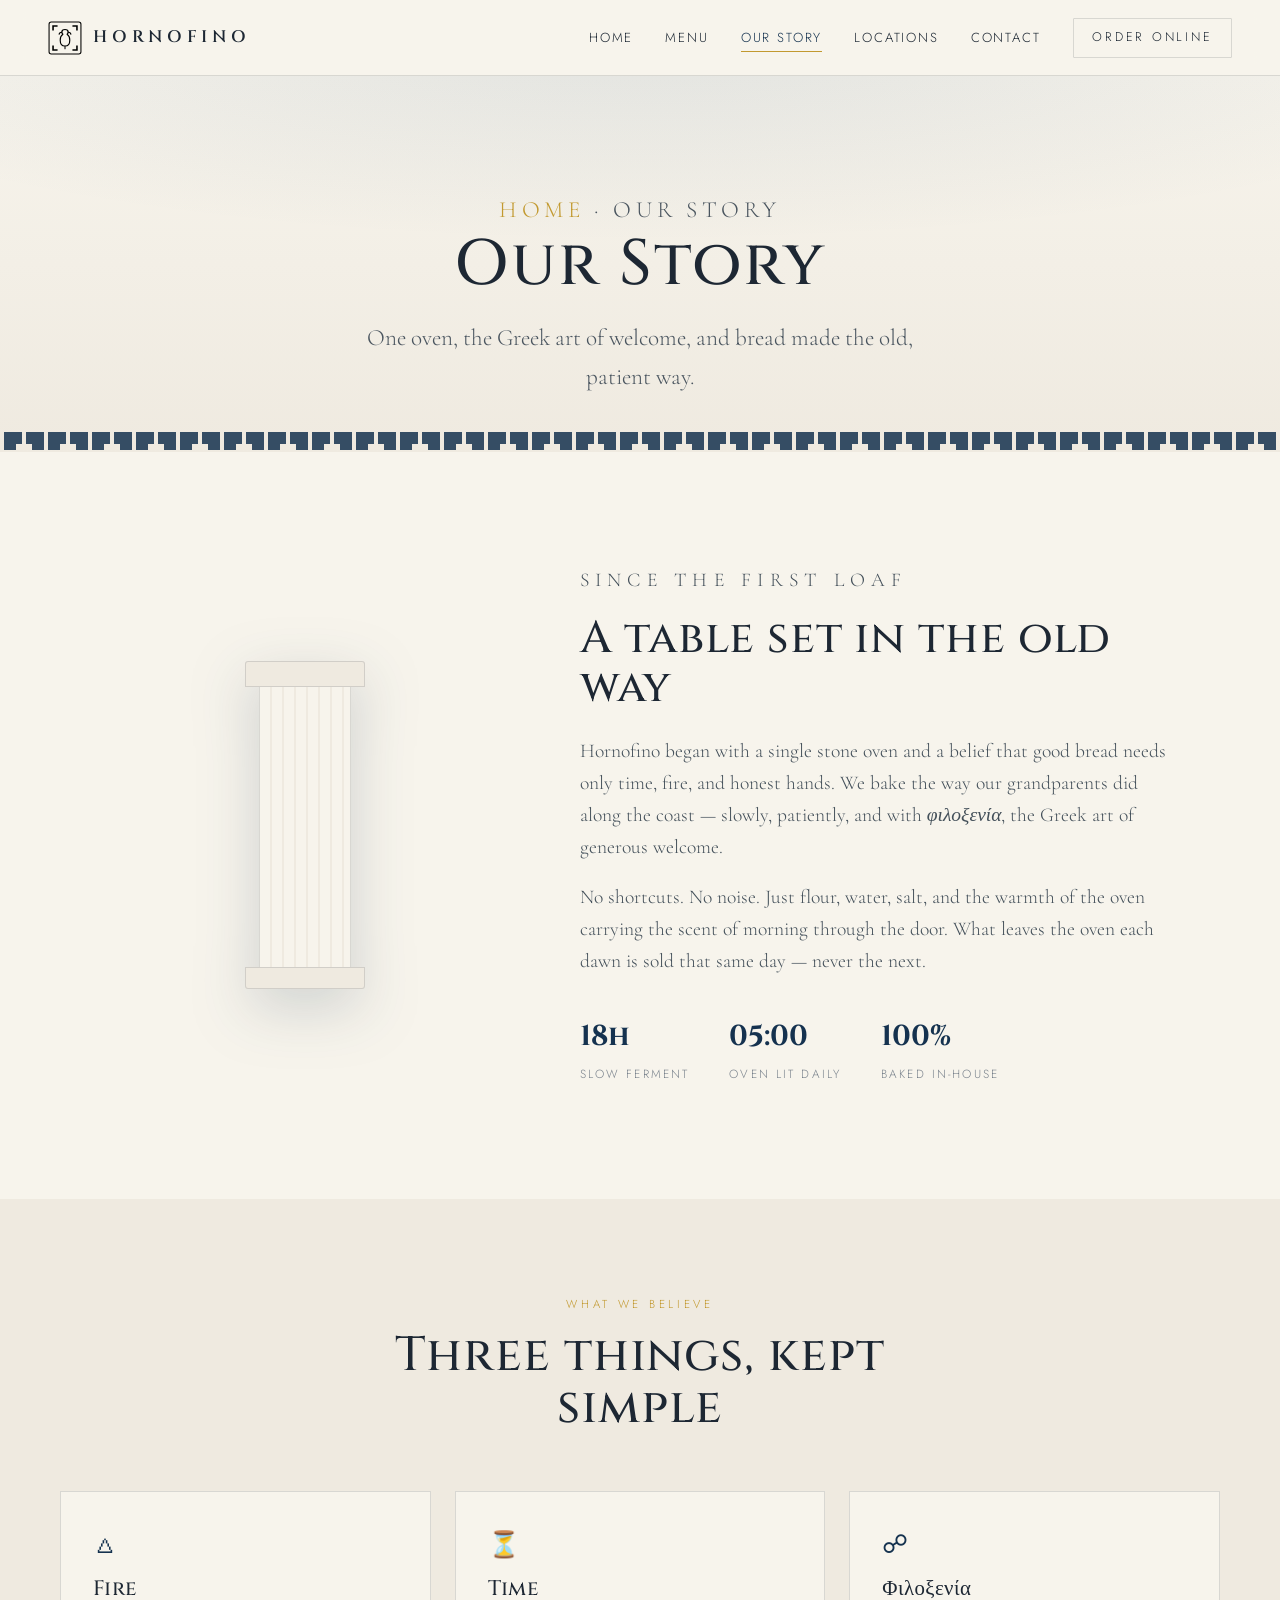
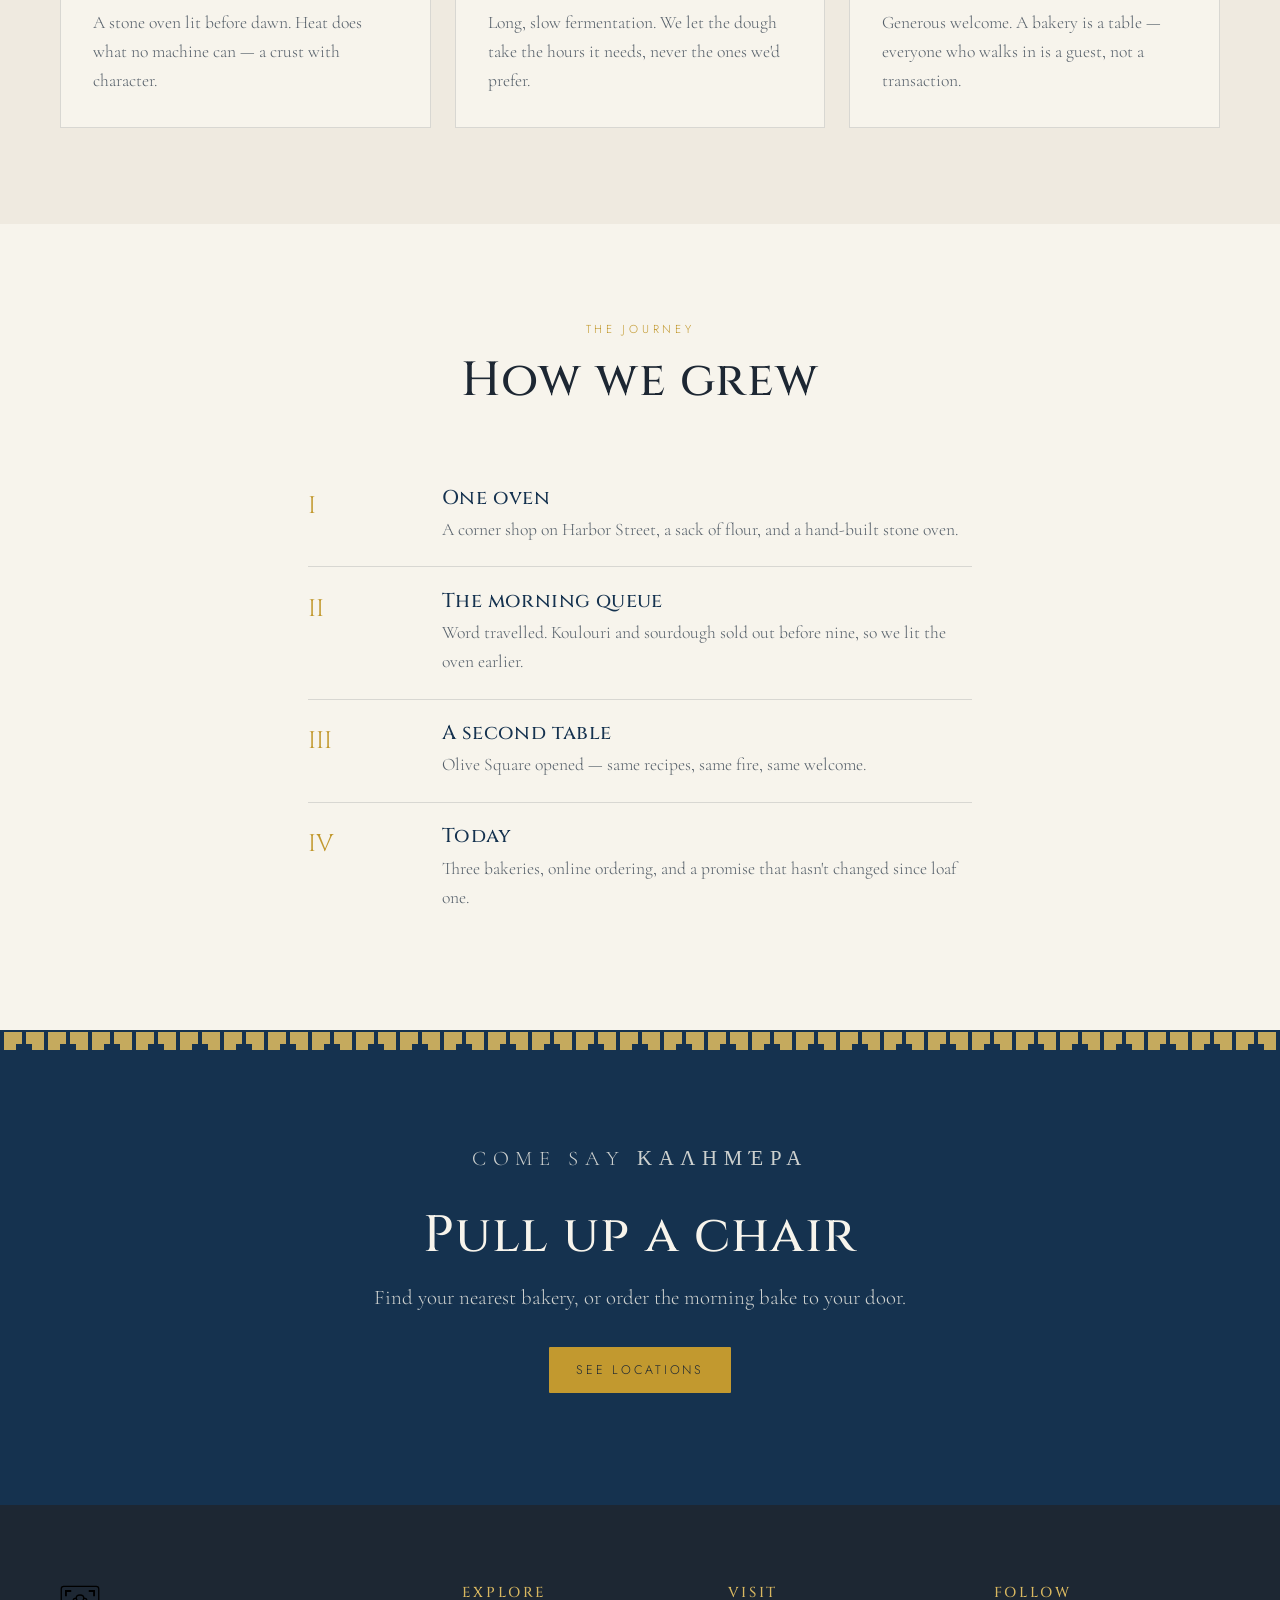
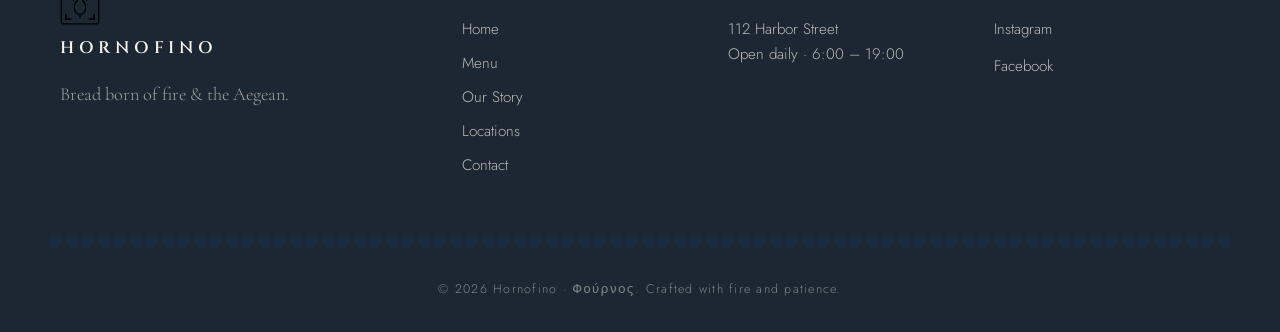
==== about.html @ b87e0d60 "Expand into full multi-page site Add Menu, Our Story, Locations, and Contact pages with shared nav/f" ====
<!DOCTYPE html>
<html lang="en">
<head>
  <meta charset="UTF-8" />
  <meta name="viewport" content="width=device-width, initial-scale=1.0" />
  <title>Our Story — Hornofino</title>
  <meta name="description" content="The story of Hornofino — one stone oven, the Greek art of φιλοξενία, and a belief that good bread needs only time, fire, and honest hands." />
  <link rel="icon" href="assets/logo.svg" type="image/svg+xml" />
  <link rel="preconnect" href="https://fonts.googleapis.com" />
  <link rel="preconnect" href="https://fonts.gstatic.com" crossorigin />
  <link href="https://fonts.googleapis.com/css2?family=Cinzel:wght@400;500;600&family=Cormorant+Garamond:ital,wght@0,400;0,500;1,400&family=Jost:wght@300;400;500&display=swap" rel="stylesheet" />
  <link rel="stylesheet" href="styles.css" />
</head>
<body>
  <header class="nav" id="top">
    <a class="nav__brand" href="index.html" aria-label="Hornofino home">
      <span class="nav__mark" aria-hidden="true"><img src="assets/logo.svg" alt="" width="34" height="34" /></span>
      <span class="nav__name">HORNOFINO</span>
    </a>
    <nav class="nav__links" aria-label="Primary">
      <a href="index.html">Home</a>
      <a href="menu.html">Menu</a>
      <a href="about.html" class="is-active" aria-current="page">Our Story</a>
      <a href="locations.html">Locations</a>
      <a href="contact.html">Contact</a>
    </nav>
    <a class="btn btn--ghost nav__cta" href="contact.html#order">Order Online</a>
    <button class="nav__burger" aria-label="Open menu" aria-expanded="false"><span></span><span></span><span></span></button>
  </header>

  <section class="page-banner">
    <p class="crumbs"><a href="index.html">Home</a> · Our Story</p>
    <h1>Our Story</h1>
    <p>One oven, the Greek art of welcome, and bread made the old, patient way.</p>
    <div class="meander-rule" aria-hidden="true"></div>
  </section>

  <section class="story">
    <div class="story__art" aria-hidden="true">
      <div class="column"><div class="column__cap"></div><div class="column__shaft"></div><div class="column__base"></div></div>
    </div>
    <div class="story__text">
      <p class="eyebrow">Since the first loaf</p>
      <h2>A table set in the old way</h2>
      <p>
        Hornofino began with a single stone oven and a belief that good bread
        needs only time, fire, and honest hands. We bake the way our
        grandparents did along the coast — slowly, patiently, and with
        <em>φιλοξενία</em>, the Greek art of generous welcome.
      </p>
      <p>
        No shortcuts. No noise. Just flour, water, salt, and the warmth of the
        oven carrying the scent of morning through the door. What leaves the
        oven each dawn is sold that same day — never the next.
      </p>
      <ul class="story__stats">
        <li><strong>18h</strong><span>Slow ferment</span></li>
        <li><strong>05:00</strong><span>Oven lit daily</span></li>
        <li><strong>100%</strong><span>Baked in-house</span></li>
      </ul>
    </div>
  </section>

  <section class="values">
    <header class="section-head">
      <p class="eyebrow">What we believe</p>
      <h2>Three things, kept simple</h2>
    </header>
    <div class="values__grid">
      <article class="value"><span class="glyph">🜂</span><h3>Fire</h3><p>A stone oven lit before dawn. Heat does what no machine can — a crust with character.</p></article>
      <article class="value"><span class="glyph">⏳</span><h3>Time</h3><p>Long, slow fermentation. We let the dough take the hours it needs, never the ones we'd prefer.</p></article>
      <article class="value"><span class="glyph">☍</span><h3>Φιλοξενία</h3><p>Generous welcome. A bakery is a table — everyone who walks in is a guest, not a transaction.</p></article>
    </div>
  </section>

  <section class="timeline">
    <header class="section-head">
      <p class="eyebrow">The journey</p>
      <h2>How we grew</h2>
    </header>
    <div class="timeline__row"><div class="timeline__year">I</div><div><h3>One oven</h3><p>A corner shop on Harbor Street, a sack of flour, and a hand-built stone oven.</p></div></div>
    <div class="timeline__row"><div class="timeline__year">II</div><div><h3>The morning queue</h3><p>Word travelled. Koulouri and sourdough sold out before nine, so we lit the oven earlier.</p></div></div>
    <div class="timeline__row"><div class="timeline__year">III</div><div><h3>A second table</h3><p>Olive Square opened — same recipes, same fire, same welcome.</p></div></div>
    <div class="timeline__row"><div class="timeline__year">IV</div><div><h3>Today</h3><p>Three bakeries, online ordering, and a promise that hasn't changed since loaf one.</p></div></div>
  </section>

  <section class="order" id="order">
    <div class="meander-rule meander-rule--light" aria-hidden="true"></div>
    <div class="order__inner">
      <p class="eyebrow eyebrow--light">Come say καλημέρα</p>
      <h2>Pull up a chair</h2>
      <p>Find your nearest bakery, or order the morning bake to your door.</p>
      <a class="btn btn--solid btn--gold" href="locations.html">See Locations</a>
    </div>
  </section>

  <footer class="footer">
    <div class="footer__top">
      <div class="footer__brand">
        <span class="nav__mark" aria-hidden="true"><img src="assets/logo.svg" alt="" width="40" height="40" /></span>
        <span class="nav__name">HORNOFINO</span>
        <p class="footer__tag">Bread born of fire &amp; the Aegean.</p>
      </div>
      <nav class="footer__col" aria-label="Footer menu">
        <h4>Explore</h4>
        <a href="index.html">Home</a><a href="menu.html">Menu</a><a href="about.html">Our Story</a><a href="locations.html">Locations</a><a href="contact.html">Contact</a>
      </nav>
      <div class="footer__col"><h4>Visit</h4><p>112 Harbor Street<br />Open daily · 6:00 – 19:00</p></div>
      <div class="footer__col"><h4>Follow</h4><div class="footer__social"><a href="#" onclick="return false;">Instagram</a><a href="#" onclick="return false;">Facebook</a></div></div>
    </div>
    <div class="meander-rule meander-rule--thin" aria-hidden="true"></div>
    <p class="footer__copy">© <span id="year"></span> Hornofino · Φούρνος. Crafted with fire and patience.</p>
  </footer>

  <script src="script.js"></script>
</body>
</html>
---- styles.css ----
/* ============================================================
   HORNOFINO — minimalist Greek bakery & café
   Palette: marble white · Aegean blue · olive gold · charcoal
   ============================================================ */

:root {
  --marble:    #f7f4ec;   /* warm off-white */
  --marble-2:  #efeae0;   /* slightly deeper marble */
  --ink:       #1d2733;   /* near-black charcoal */
  --aegean:    #15324f;   /* deep Aegean blue */
  --aegean-2:  #224a72;   /* lighter blue */
  --gold:      #c2992f;   /* olive gold accent */
  --gold-soft: #d9b860;
  --line:      rgba(29, 39, 51, 0.14);

  --serif-display: "Cinzel", serif;
  --serif-body:    "Cormorant Garamond", Georgia, serif;
  --sans:          "Jost", system-ui, sans-serif;

  --maxw: 1160px;
  --ease: cubic-bezier(0.22, 1, 0.36, 1);
}

* { box-sizing: border-box; margin: 0; padding: 0; }

html { scroll-behavior: smooth; }

body {
  background: var(--marble);
  color: var(--ink);
  font-family: var(--sans);
  font-weight: 300;
  line-height: 1.65;
  -webkit-font-smoothing: antialiased;
  overflow-x: hidden;
}

h1, h2, h3, h4 { font-family: var(--serif-display); font-weight: 500; line-height: 1.1; letter-spacing: 0.02em; }
em { font-family: var(--serif-body); font-style: italic; }

img { display: block; max-width: 100%; }

/* ---- Shared bits ---------------------------------------- */
.eyebrow {
  font-family: var(--sans);
  font-size: 0.72rem;
  letter-spacing: 0.32em;
  text-transform: uppercase;
  color: var(--gold);
  margin-bottom: 1rem;
}
.eyebrow--light { color: var(--gold-soft); }

.btn {
  display: inline-block;
  font-family: var(--sans);
  font-size: 0.78rem;
  letter-spacing: 0.22em;
  text-transform: uppercase;
  text-decoration: none;
  padding: 0.95em 2.1em;
  border-radius: 1px;
  transition: all 0.4s var(--ease);
  cursor: pointer;
  border: 1px solid transparent;
}
.btn--solid { background: var(--aegean); color: var(--marble); }
.btn--solid:hover { background: var(--ink); transform: translateY(-2px); }
.btn--gold { background: var(--gold); color: var(--ink); }
.btn--gold:hover { background: var(--gold-soft); }
.btn--line { border-color: var(--aegean); color: var(--aegean); }
.btn--line:hover { background: var(--aegean); color: var(--marble); }
.btn--ghost { border-color: var(--line); color: var(--ink); padding: 0.7em 1.5em; }
.btn--ghost:hover { border-color: var(--aegean); color: var(--aegean); }

/* Greek-key (meander) divider, drawn with a repeating gradient */
.meander-rule {
  height: 22px;
  width: 100%;
  background-image:
    repeating-linear-gradient(90deg,
      var(--aegean) 0 2px, transparent 2px 8px),
    repeating-linear-gradient(90deg,
      var(--aegean) 0 22px, transparent 22px 44px);
  -webkit-mask: url("assets/meander.svg") repeat-x center / auto 22px;
          mask: url("assets/meander.svg") repeat-x center / auto 22px;
  background: var(--aegean);
  opacity: 0.85;
}
.meander-rule--light { background: var(--gold-soft); opacity: 0.9; }
.meander-rule--thin  { opacity: 0.4; height: 16px; -webkit-mask-size: auto 16px; mask-size: auto 16px; }

.section-head { text-align: center; max-width: 640px; margin: 0 auto 3.5rem; }
.section-head h2 { font-size: clamp(2rem, 4vw, 3rem); }
.section-head__sub { font-family: var(--serif-body); font-size: 1.25rem; color: #55606c; margin-top: 0.8rem; }

/* ---- Navigation ----------------------------------------- */
.nav {
  position: sticky; top: 0; z-index: 50;
  display: flex; align-items: center; gap: 2rem;
  padding: 1.1rem clamp(1.2rem, 4vw, 3rem);
  background: rgba(247, 244, 236, 0.82);
  backdrop-filter: blur(12px);
  border-bottom: 1px solid var(--line);
}
.nav__brand { display: flex; align-items: center; gap: 0.7rem; text-decoration: none; color: var(--ink); margin-right: auto; }
.nav__mark { color: var(--aegean); display: grid; place-items: center; }
.nav__name { font-family: var(--serif-display); font-weight: 600; letter-spacing: 0.28em; font-size: 1.05rem; }
.nav__links { display: flex; gap: 2rem; }
.nav__links a {
  text-decoration: none; color: var(--ink); font-size: 0.82rem;
  letter-spacing: 0.14em; text-transform: uppercase; position: relative; padding: 0.3em 0;
}
.nav__links a::after {
  content: ""; position: absolute; left: 0; bottom: 0; height: 1px; width: 0;
  background: var(--gold); transition: width 0.35s var(--ease);
}
.nav__links a:hover::after { width: 100%; }
.nav__burger { display: none; flex-direction: column; gap: 5px; background: none; border: 0; cursor: pointer; }
.nav__burger span { width: 24px; height: 2px; background: var(--ink); transition: 0.3s var(--ease); }

/* ---- Hero ----------------------------------------------- */
.hero {
  position: relative;
  text-align: center;
  padding: clamp(4rem, 11vw, 9rem) 1.5rem 0;
  background:
    radial-gradient(120% 90% at 50% -10%, rgba(34,74,114,0.10), transparent 60%),
    linear-gradient(180deg, var(--marble) 0%, var(--marble-2) 100%);
}
.hero__inner { max-width: 820px; margin: 0 auto 4rem; }
.hero__title { font-size: clamp(2.6rem, 8vw, 5.6rem); letter-spacing: 0.03em; }
.hero__title em { color: var(--aegean); font-weight: 400; letter-spacing: 0; }
.hero__sub {
  font-family: var(--serif-body); font-size: clamp(1.15rem, 2.5vw, 1.5rem);
  color: #4a555f; max-width: 540px; margin: 1.8rem auto 2.6rem;
}
.hero__actions { display: flex; gap: 1rem; justify-content: center; flex-wrap: wrap; }

/* ---- Marquee -------------------------------------------- */
.marquee { overflow: hidden; background: var(--aegean); color: var(--marble); padding: 0.85rem 0; }
.marquee__track {
  display: flex; gap: 2.5rem; white-space: nowrap; width: max-content;
  animation: slide 28s linear infinite;
  font-family: var(--serif-body); font-size: 1.1rem; letter-spacing: 0.1em;
}
.marquee__track span { opacity: 0.9; }
@keyframes slide { to { transform: translateX(-50%); } }

/* ---- Story ---------------------------------------------- */
.story {
  display: grid; grid-template-columns: 0.8fr 1.2fr; gap: clamp(2rem, 6vw, 6rem);
  align-items: center; max-width: var(--maxw); margin: 0 auto;
  padding: clamp(4rem, 9vw, 7rem) clamp(1.2rem, 4vw, 3rem);
}
.story__text h2 { font-size: clamp(1.9rem, 4vw, 2.8rem); margin-bottom: 1.4rem; }
.story__text p { font-family: var(--serif-body); font-size: 1.22rem; color: #44505a; margin-bottom: 1.1rem; }
.story__stats { list-style: none; display: flex; gap: 2.5rem; margin-top: 2.2rem; flex-wrap: wrap; }
.story__stats strong { display: block; font-family: var(--serif-display); font-size: 1.8rem; color: var(--aegean); }
.story__stats span { font-size: 0.74rem; letter-spacing: 0.18em; text-transform: uppercase; color: #79828c; }

/* Decorative Greek column, pure CSS */
.story__art { display: grid; place-items: center; }
.column { width: 120px; filter: drop-shadow(0 18px 30px rgba(21,50,79,0.18)); }
.column__cap   { height: 26px; background: var(--marble-2); border: 1px solid var(--line); border-radius: 3px 3px 0 0; }
.column__shaft {
  height: 280px; margin: 0 14px;
  background:
    repeating-linear-gradient(90deg,
      var(--marble) 0 10px, var(--marble-2) 10px 12px);
  border-left: 1px solid var(--line); border-right: 1px solid var(--line);
}
.column__base  { height: 22px; background: var(--marble-2); border: 1px solid var(--line); border-radius: 0 0 3px 3px; }

/* ---- Menu ----------------------------------------------- */
.menu { max-width: var(--maxw); margin: 0 auto; padding: clamp(3rem, 7vw, 6rem) clamp(1.2rem, 4vw, 3rem); }
.menu__grid { display: grid; grid-template-columns: repeat(auto-fit, minmax(260px, 1fr)); gap: 1.5rem; }
.card {
  position: relative; background: #fff; border: 1px solid var(--line);
  padding: 2.2rem 2rem 2.4rem; transition: all 0.4s var(--ease); overflow: hidden;
}
.card::before {
  content: ""; position: absolute; left: 0; top: 0; height: 100%; width: 3px;
  background: var(--gold); transform: scaleY(0); transform-origin: top; transition: transform 0.4s var(--ease);
}
.card:hover { transform: translateY(-6px); box-shadow: 0 22px 50px rgba(21,50,79,0.12); }
.card:hover::before { transform: scaleY(1); }
.card__glyph { font-size: 1.5rem; color: var(--aegean); }
.card h3 { font-size: 1.4rem; margin: 0.8rem 0 0.6rem; }
.card p { font-family: var(--serif-body); font-size: 1.12rem; color: #555f69; min-height: 3.2em; }
.card__price { display: inline-block; margin-top: 1rem; font-size: 0.74rem; letter-spacing: 0.2em; text-transform: uppercase; color: var(--gold); }

/* ---- Order CTA ------------------------------------------ */
.order { position: relative; background: var(--aegean); color: var(--marble); text-align: center; }
.order .meander-rule { position: absolute; top: 0; left: 0; }
.order__inner { max-width: 640px; margin: 0 auto; padding: clamp(4rem, 9vw, 7rem) 1.5rem; }
.order__inner h2 { font-size: clamp(2rem, 5vw, 3.2rem); margin-bottom: 1rem; }
.order__inner p { font-family: var(--serif-body); font-size: 1.3rem; color: rgba(247,244,236,0.82); margin-bottom: 2rem; }

/* ---- Locations ------------------------------------------ */
.locations { max-width: var(--maxw); margin: 0 auto; padding: clamp(4rem, 8vw, 6rem) clamp(1.2rem, 4vw, 3rem); }
.locations__grid { display: grid; grid-template-columns: repeat(auto-fit, minmax(240px, 1fr)); gap: 1.5rem; }
.place { border: 1px solid var(--line); padding: 2rem; background: #fff; transition: 0.4s var(--ease); }
.place:hover { border-color: var(--aegean); }
.place h3 { font-size: 1.3rem; color: var(--aegean); margin-bottom: 0.7rem; }
.place p { font-family: var(--serif-body); font-size: 1.12rem; color: #555f69; margin-bottom: 1rem; }
.place a { text-decoration: none; color: var(--gold); font-size: 0.78rem; letter-spacing: 0.16em; text-transform: uppercase; }
.place a:hover { color: var(--aegean); }

/* ---- Reviews -------------------------------------------- */
.reviews { background: var(--marble-2); }
.reviews { padding: clamp(4rem, 8vw, 6rem) clamp(1.2rem, 4vw, 3rem); }
.reviews__grid { max-width: var(--maxw); margin: 0 auto; display: grid; grid-template-columns: repeat(auto-fit, minmax(260px, 1fr)); gap: 1.5rem; }
.quote { background: var(--marble); border: 1px solid var(--line); padding: 2.2rem; position: relative; }
.quote::before { content: "“"; font-family: var(--serif-display); font-size: 4rem; color: var(--gold); opacity: 0.35; position: absolute; top: 0.2rem; left: 1rem; line-height: 1; }
.quote blockquote { font-family: var(--serif-body); font-size: 1.3rem; line-height: 1.5; color: var(--ink); margin-top: 1.5rem; }
.quote figcaption { margin-top: 1.2rem; font-size: 0.78rem; letter-spacing: 0.16em; text-transform: uppercase; color: var(--aegean); }

/* ---- Footer --------------------------------------------- */
.footer { background: var(--ink); color: var(--marble); padding: clamp(3rem, 7vw, 5rem) clamp(1.2rem, 4vw, 3rem) 2rem; }
.footer__top { max-width: var(--maxw); margin: 0 auto 3rem; display: grid; grid-template-columns: 1.6fr 1fr 1fr 1fr; gap: 2.5rem; }
.footer__brand .nav__mark { color: var(--gold-soft); }
.footer__brand { display: flex; flex-direction: column; gap: 0.6rem; align-items: flex-start; }
.footer__brand .nav__name { color: var(--marble); }
.footer__tag { font-family: var(--serif-body); font-size: 1.15rem; color: rgba(247,244,236,0.6); margin-top: 0.4rem; }
.footer__col h4 { font-family: var(--serif-display); font-size: 0.9rem; letter-spacing: 0.18em; text-transform: uppercase; color: var(--gold-soft); margin-bottom: 1rem; }
.footer__col a, .footer__col p { display: block; text-decoration: none; color: rgba(247,244,236,0.72); font-size: 0.95rem; margin-bottom: 0.55rem; transition: color 0.3s var(--ease); }
.footer__col a:hover { color: var(--marble); }
.footer__social { display: flex; flex-direction: column; gap: 0.2rem; }
.footer__copy { text-align: center; font-size: 0.78rem; letter-spacing: 0.1em; color: rgba(247,244,236,0.45); margin-top: 1.8rem; }

/* ---- Active nav link ------------------------------------ */
.nav__links a.is-active { color: var(--aegean); }
.nav__links a.is-active::after { width: 100%; }

/* ---- Inner-page banner ---------------------------------- */
.page-banner {
  position: relative; text-align: center;
  padding: clamp(3.5rem, 8vw, 6rem) 1.5rem clamp(2.5rem, 5vw, 3.5rem);
  background:
    radial-gradient(120% 90% at 50% -10%, rgba(34,74,114,0.10), transparent 60%),
    linear-gradient(180deg, var(--marble) 0%, var(--marble-2) 100%);
}
.page-banner h1 { font-size: clamp(2.4rem, 6vw, 4rem); letter-spacing: 0.03em; }
.page-banner p { font-family: var(--serif-body); font-size: clamp(1.15rem, 2.5vw, 1.45rem); color: #4a555f; max-width: 560px; margin: 1.2rem auto 0; }
.page-banner .meander-rule { position: absolute; bottom: 0; left: 0; }
.crumbs { font-size: 0.72rem; letter-spacing: 0.2em; text-transform: uppercase; color: #8a919a; margin-bottom: 1rem; }
.crumbs a { color: var(--gold); text-decoration: none; }
.crumbs a:hover { color: var(--aegean); }

/* ---- Full menu list ------------------------------------- */
.menu-page { max-width: 900px; margin: 0 auto; padding: clamp(3rem, 7vw, 5rem) clamp(1.2rem, 4vw, 3rem); }
.menu-section { margin-bottom: 3.5rem; }
.menu-section__head { display: flex; align-items: baseline; gap: 1rem; margin-bottom: 1.6rem; }
.menu-section__head h2 { font-size: clamp(1.6rem, 3.5vw, 2.2rem); color: var(--aegean); white-space: nowrap; }
.menu-section__head .glyph { color: var(--gold); font-size: 1.3rem; }
.menu-section__head::after { content: ""; flex: 1; height: 1px; background: var(--line); }
.menu-item { display: flex; align-items: baseline; gap: 0.8rem; padding: 0.85rem 0; border-bottom: 1px dashed var(--line); }
.menu-item:last-child { border-bottom: 0; }
.menu-item__name { font-family: var(--serif-display); font-size: 1.1rem; color: var(--ink); }
.menu-item__desc { font-family: var(--serif-body); font-size: 1.08rem; color: #66707a; }
.menu-item__dots { flex: 1; border-bottom: 1px dotted var(--line); transform: translateY(-4px); min-width: 1.5rem; }
.menu-item__price { font-family: var(--sans); font-size: 0.95rem; letter-spacing: 0.05em; color: var(--gold); white-space: nowrap; }
.menu-note { text-align: center; font-family: var(--serif-body); font-size: 1.15rem; color: #66707a; margin-top: 1rem; }

/* ---- Values (about page) -------------------------------- */
.values { background: var(--marble-2); padding: clamp(3.5rem, 8vw, 6rem) clamp(1.2rem, 4vw, 3rem); }
.values__grid { max-width: var(--maxw); margin: 0 auto; display: grid; grid-template-columns: repeat(auto-fit, minmax(230px, 1fr)); gap: 1.5rem; }
.value { background: var(--marble); border: 1px solid var(--line); padding: 2rem; }
.value .glyph { font-size: 1.6rem; color: var(--aegean); }
.value h3 { font-size: 1.3rem; margin: 0.7rem 0 0.5rem; }
.value p { font-family: var(--serif-body); font-size: 1.1rem; color: #555f69; }

/* timeline */
.timeline { max-width: 760px; margin: 0 auto; padding: clamp(3.5rem, 8vw, 6rem) clamp(1.2rem, 4vw, 3rem); }
.timeline__row { display: grid; grid-template-columns: 110px 1fr; gap: 1.5rem; padding: 1.4rem 0; border-bottom: 1px solid var(--line); }
.timeline__row:last-child { border-bottom: 0; }
.timeline__year { font-family: var(--serif-display); font-size: 1.5rem; color: var(--gold); }
.timeline__row h3 { font-size: 1.25rem; color: var(--aegean); margin-bottom: 0.4rem; }
.timeline__row p { font-family: var(--serif-body); font-size: 1.1rem; color: #555f69; }

/* ---- Contact / form ------------------------------------- */
.contact { max-width: var(--maxw); margin: 0 auto; padding: clamp(3rem, 7vw, 5rem) clamp(1.2rem, 4vw, 3rem); display: grid; grid-template-columns: 1fr 1fr; gap: clamp(2rem, 6vw, 5rem); }
.contact__info h2 { font-size: clamp(1.8rem, 4vw, 2.6rem); margin-bottom: 1.2rem; }
.contact__info p { font-family: var(--serif-body); font-size: 1.18rem; color: #44505a; margin-bottom: 1rem; }
.contact__list { list-style: none; margin-top: 1.5rem; }
.contact__list li { padding: 0.7rem 0; border-bottom: 1px solid var(--line); font-family: var(--serif-body); font-size: 1.12rem; color: #44505a; }
.contact__list strong { font-family: var(--sans); font-weight: 500; font-size: 0.74rem; letter-spacing: 0.18em; text-transform: uppercase; color: var(--gold); display: block; margin-bottom: 0.2rem; }
.form { background: #fff; border: 1px solid var(--line); padding: clamp(1.6rem, 4vw, 2.4rem); }
.form label { display: block; font-size: 0.74rem; letter-spacing: 0.16em; text-transform: uppercase; color: var(--aegean); margin: 1.1rem 0 0.4rem; }
.form label:first-child { margin-top: 0; }
.form input, .form select, .form textarea {
  width: 100%; font-family: var(--sans); font-size: 0.95rem; color: var(--ink);
  padding: 0.8em 0.9em; border: 1px solid var(--line); background: var(--marble);
  border-radius: 1px; transition: border-color 0.3s var(--ease);
}
.form input:focus, .form select:focus, .form textarea:focus { outline: none; border-color: var(--aegean); }
.form textarea { resize: vertical; min-height: 110px; }
.form .btn { margin-top: 1.5rem; width: 100%; border: 0; }
.form__note { font-family: var(--serif-body); font-size: 1rem; color: #66707a; margin-top: 1rem; text-align: center; }
.form__success { display: none; text-align: center; padding: 1rem; color: var(--aegean); font-family: var(--serif-body); font-size: 1.15rem; }
.form__success.show { display: block; }

@media (max-width: 760px) {
  .contact { grid-template-columns: 1fr; }
  .timeline__row { grid-template-columns: 70px 1fr; gap: 1rem; }
  .menu-item__desc { display: none; }
}

/* ---- Reveal on scroll ----------------------------------- */
.reveal { opacity: 0; transform: translateY(24px); transition: opacity 0.8s var(--ease), transform 0.8s var(--ease); }
.reveal.is-in { opacity: 1; transform: none; }

/* ---- Responsive ----------------------------------------- */
@media (max-width: 820px) {
  .nav__links, .nav__cta { display: none; }
  .nav__burger { display: flex; }
  .nav.open .nav__links {
    display: flex; flex-direction: column; gap: 1.2rem;
    position: absolute; top: 100%; left: 0; right: 0;
    background: var(--marble); padding: 1.5rem 2rem; border-bottom: 1px solid var(--line);
  }
  .story { grid-template-columns: 1fr; }
  .story__art { order: -1; }
  .column { width: 90px; }
  .column__shaft { height: 200px; }
  .footer__top { grid-template-columns: 1fr 1fr; }
}
@media (max-width: 480px) {
  .footer__top { grid-template-columns: 1fr; }
  .story__stats { gap: 1.5rem; }
}

@media (prefers-reduced-motion: reduce) {
  *, *::before, *::after { animation: none !important; transition: none !important; }
  html { scroll-behavior: auto; }
  .reveal { opacity: 1; transform: none; }
}
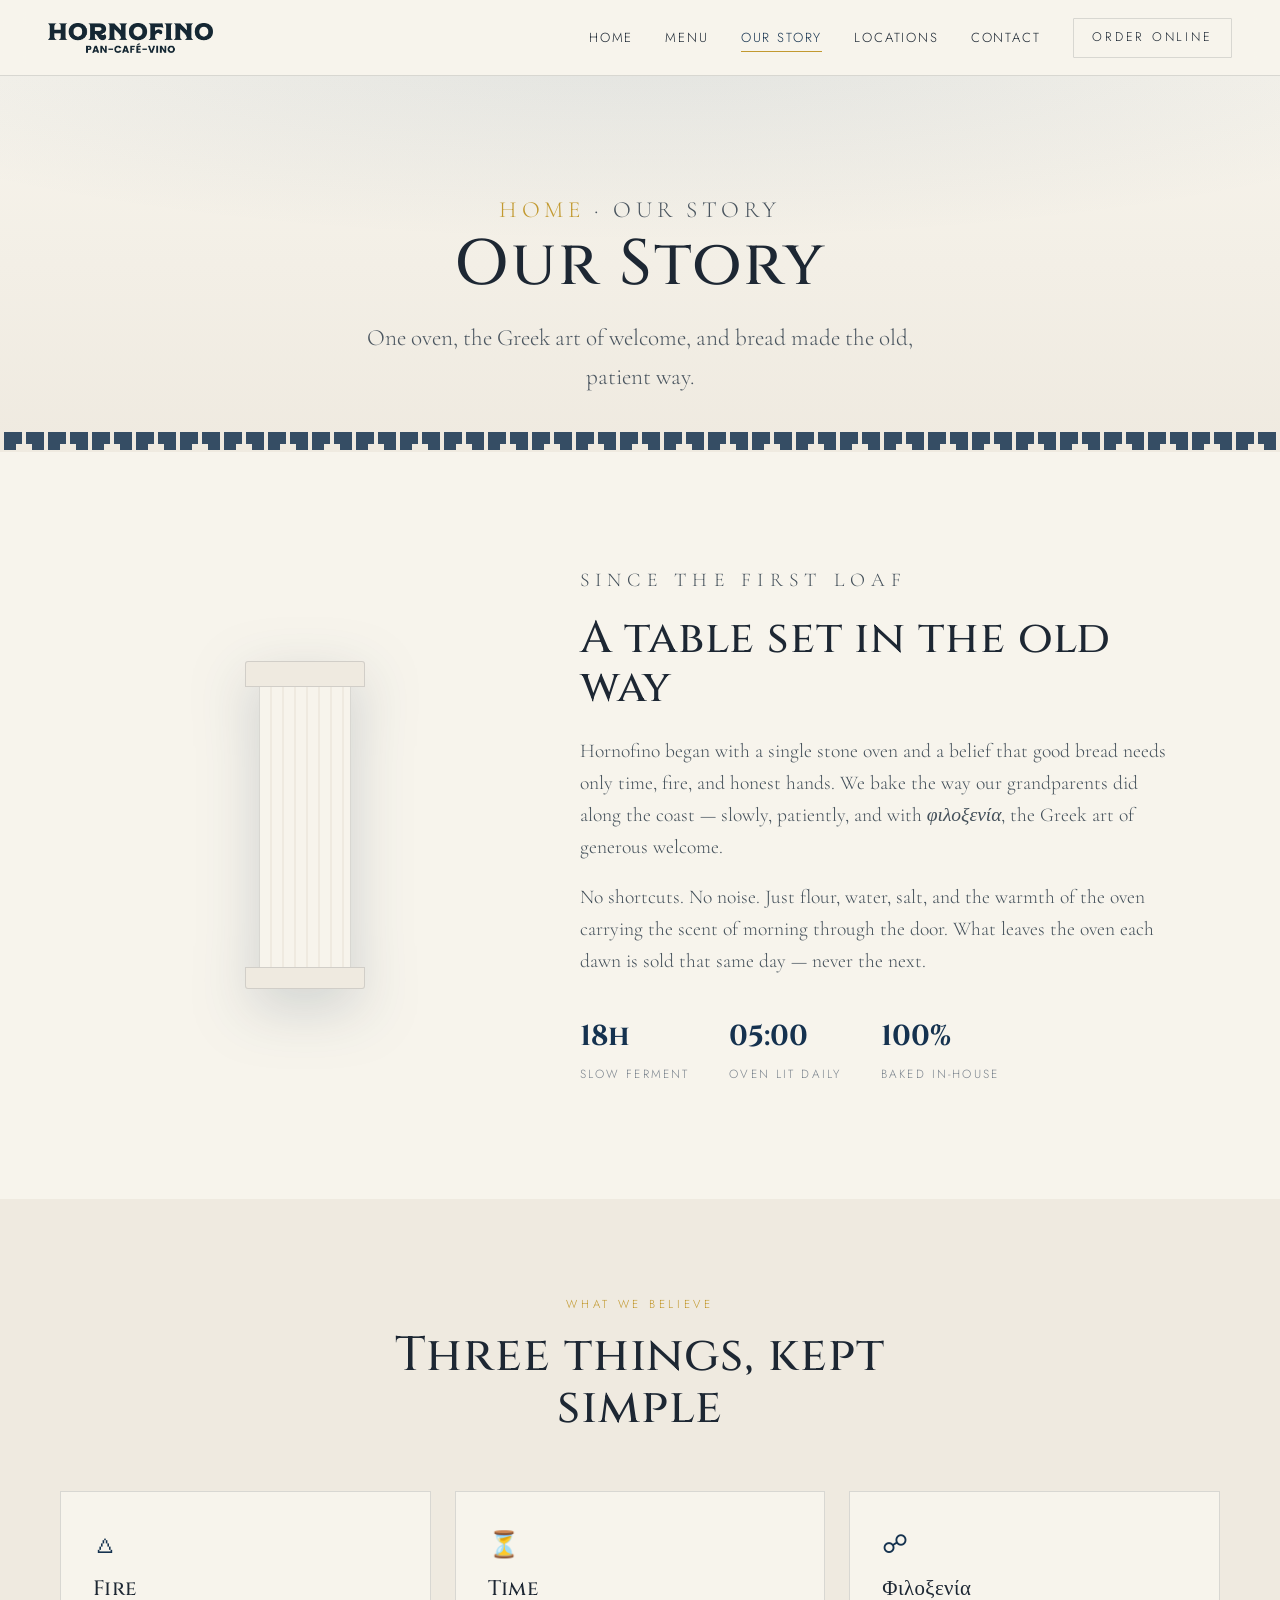
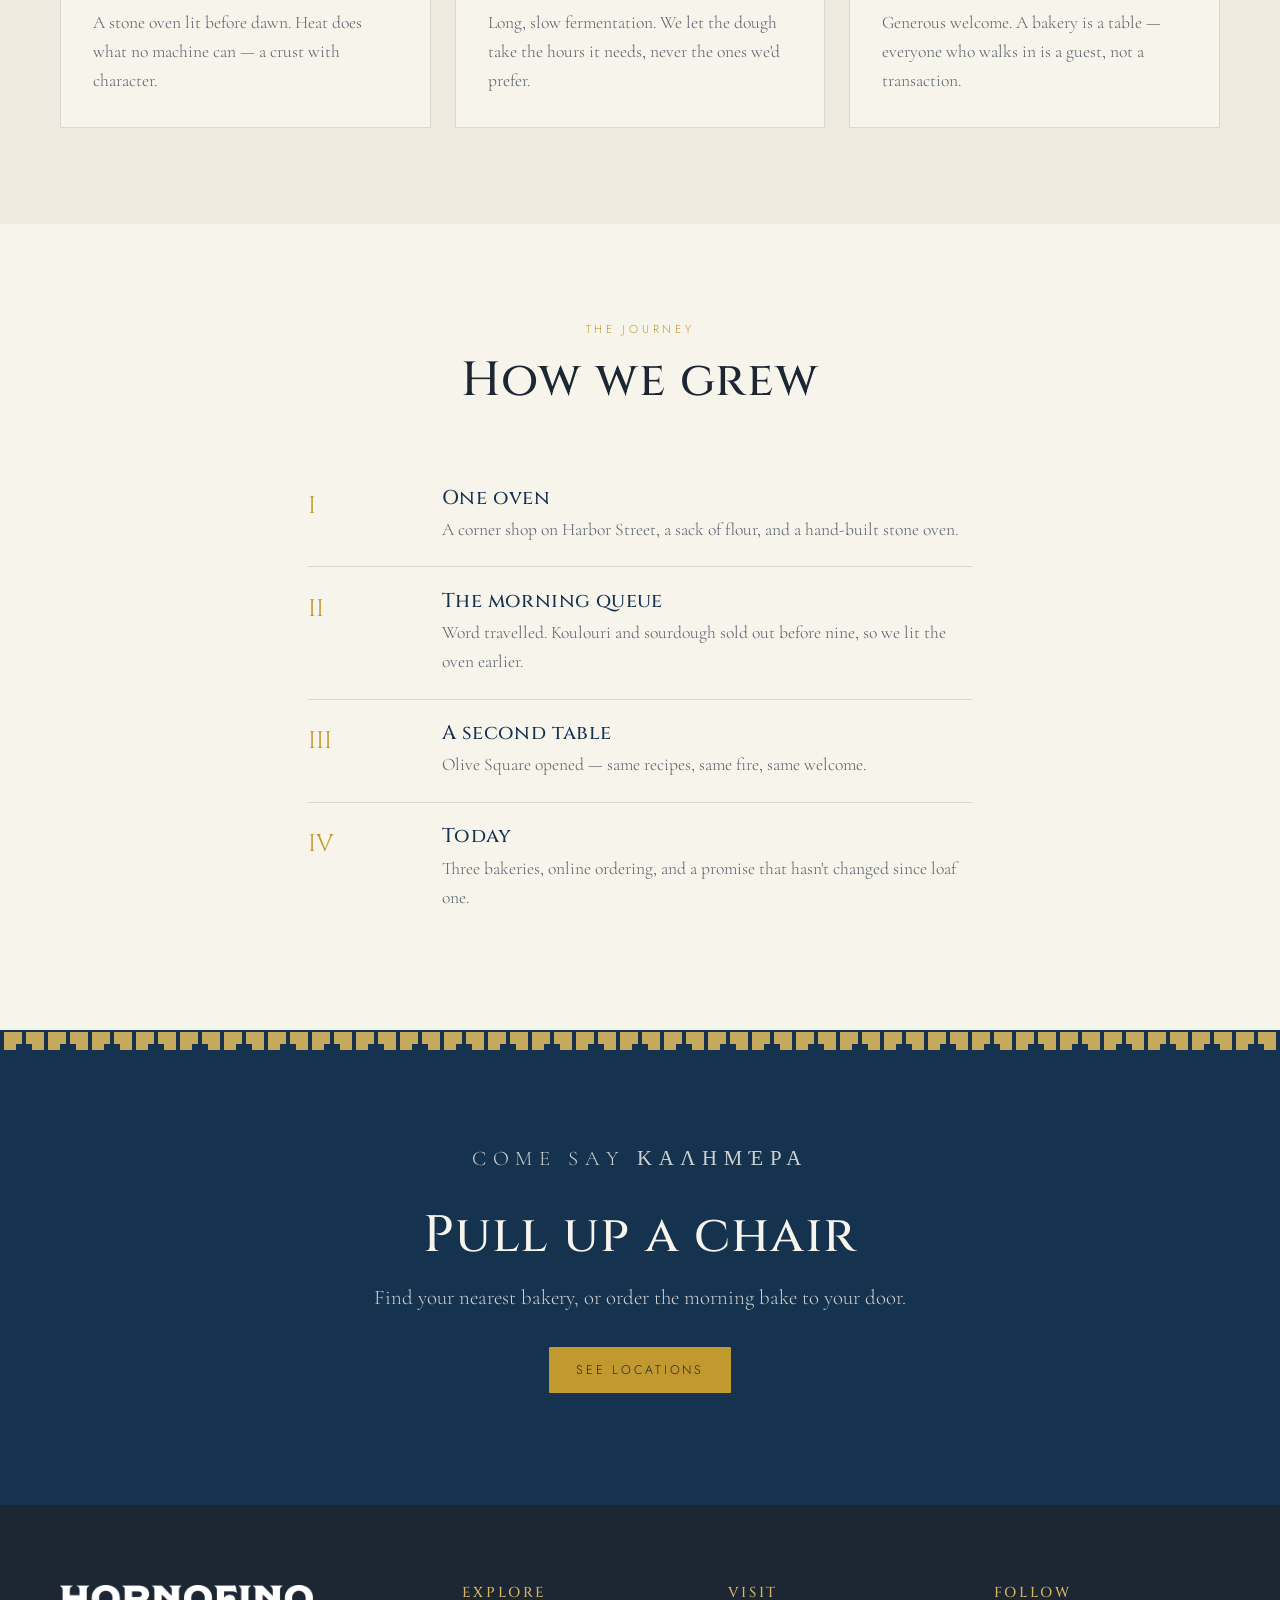
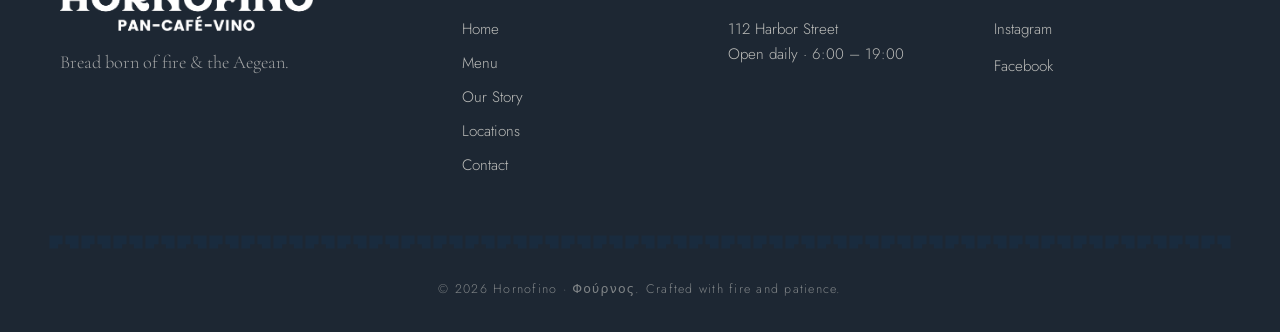
==== commit a59c45dd: "Use Hornofino's real brand logo and food imagery Replace the placeholder amphora mark with the brand" ====
--- a/about.html
+++ b/about.html
@@ -5,7 +5,7 @@
   <meta name="viewport" content="width=device-width, initial-scale=1.0" />
   <title>Our Story — Hornofino</title>
   <meta name="description" content="The story of Hornofino — one stone oven, the Greek art of φιλοξενία, and a belief that good bread needs only time, fire, and honest hands." />
-  <link rel="icon" href="assets/logo.svg" type="image/svg+xml" />
+  <link rel="icon" href="assets/favicon.png" type="image/png" />
   <link rel="preconnect" href="https://fonts.googleapis.com" />
   <link rel="preconnect" href="https://fonts.gstatic.com" crossorigin />
   <link href="https://fonts.googleapis.com/css2?family=Cinzel:wght@400;500;600&family=Cormorant+Garamond:ital,wght@0,400;0,500;1,400&family=Jost:wght@300;400;500&display=swap" rel="stylesheet" />
@@ -14,8 +14,7 @@
 <body>
   <header class="nav" id="top">
     <a class="nav__brand" href="index.html" aria-label="Hornofino home">
-      <span class="nav__mark" aria-hidden="true"><img src="assets/logo.svg" alt="" width="34" height="34" /></span>
-      <span class="nav__name">HORNOFINO</span>
+      <img class="nav__logo" src="assets/logo-dark.png" alt="Hornofino — Pan · Café · Vino" />
     </a>
     <nav class="nav__links" aria-label="Primary">
       <a href="index.html">Home</a>
@@ -97,8 +96,7 @@
   <footer class="footer">
     <div class="footer__top">
       <div class="footer__brand">
-        <span class="nav__mark" aria-hidden="true"><img src="assets/logo.svg" alt="" width="40" height="40" /></span>
-        <span class="nav__name">HORNOFINO</span>
+        <img class="footer__logo" src="assets/logo-white.png" alt="Hornofino — Pan · Café · Vino" />
         <p class="footer__tag">Bread born of fire &amp; the Aegean.</p>
       </div>
       <nav class="footer__col" aria-label="Footer menu">
--- a/styles.css
+++ b/styles.css
@@ -106,6 +106,9 @@
 .nav__brand { display: flex; align-items: center; gap: 0.7rem; text-decoration: none; color: var(--ink); margin-right: auto; }
 .nav__mark { color: var(--aegean); display: grid; place-items: center; }
 .nav__name { font-family: var(--serif-display); font-weight: 600; letter-spacing: 0.28em; font-size: 1.05rem; }
+.nav__logo { height: 30px; width: auto; display: block; }
+.footer__logo { height: 46px; width: auto; display: block; }
+@media (max-width: 480px) { .nav__logo { height: 24px; } }
 .nav__links { display: flex; gap: 2rem; }
 .nav__links a {
   text-decoration: none; color: var(--ink); font-size: 0.82rem;
@@ -123,12 +126,12 @@
 .hero {
   position: relative;
   text-align: center;
-  padding: clamp(4rem, 11vw, 9rem) 1.5rem 0;
+  padding: clamp(4rem, 11vw, 9rem) 1.5rem clamp(3.5rem, 7vw, 5rem);
   background:
     radial-gradient(120% 90% at 50% -10%, rgba(34,74,114,0.10), transparent 60%),
     linear-gradient(180deg, var(--marble) 0%, var(--marble-2) 100%);
 }
-.hero__inner { max-width: 820px; margin: 0 auto 4rem; }
+.hero__inner { max-width: 820px; margin: 0 auto 3rem; }
 .hero__title { font-size: clamp(2.6rem, 8vw, 5.6rem); letter-spacing: 0.03em; }
 .hero__title em { color: var(--aegean); font-weight: 400; letter-spacing: 0; }
 .hero__sub {
@@ -136,6 +139,19 @@
   color: #4a555f; max-width: 540px; margin: 1.8rem auto 2.6rem;
 }
 .hero__actions { display: flex; gap: 1rem; justify-content: center; flex-wrap: wrap; }
+.hero__visual {
+  max-width: 980px; margin: 0 auto; padding: 0 1.5rem;
+  position: relative; transform: translateY(2rem);
+}
+.hero__visual img {
+  width: 100%; height: clamp(220px, 38vw, 460px); object-fit: cover;
+  border: 1px solid var(--line); box-shadow: 0 30px 60px rgba(21,50,79,0.18);
+}
+.hero__visual::before, .hero__visual::after {
+  content: ""; position: absolute; width: 34px; height: 34px; border: 2px solid var(--gold);
+}
+.hero__visual::before { top: -8px; left: 8px; border-right: 0; border-bottom: 0; }
+.hero__visual::after { bottom: -10px; right: 8px; border-left: 0; border-top: 0; }
 
 /* ---- Marquee -------------------------------------------- */
 .marquee { overflow: hidden; background: var(--aegean); color: var(--marble); padding: 0.85rem 0; }
@@ -177,16 +193,24 @@
 .menu__grid { display: grid; grid-template-columns: repeat(auto-fit, minmax(260px, 1fr)); gap: 1.5rem; }
 .card {
   position: relative; background: #fff; border: 1px solid var(--line);
-  padding: 2.2rem 2rem 2.4rem; transition: all 0.4s var(--ease); overflow: hidden;
+  transition: all 0.4s var(--ease); overflow: hidden;
 }
 .card::before {
-  content: ""; position: absolute; left: 0; top: 0; height: 100%; width: 3px;
+  content: ""; position: absolute; left: 0; top: 0; height: 100%; width: 3px; z-index: 2;
   background: var(--gold); transform: scaleY(0); transform-origin: top; transition: transform 0.4s var(--ease);
 }
 .card:hover { transform: translateY(-6px); box-shadow: 0 22px 50px rgba(21,50,79,0.12); }
 .card:hover::before { transform: scaleY(1); }
-.card__glyph { font-size: 1.5rem; color: var(--aegean); }
-.card h3 { font-size: 1.4rem; margin: 0.8rem 0 0.6rem; }
+.card__media {
+  height: 200px; display: grid; place-items: center; overflow: hidden;
+  background: radial-gradient(circle at 50% 60%, #fff 0%, var(--marble-2) 100%);
+  border-bottom: 1px solid var(--line);
+}
+.card__media img { max-width: 84%; max-height: 168px; object-fit: contain; filter: drop-shadow(0 12px 20px rgba(21,50,79,0.20)); transition: transform 0.5s var(--ease); }
+.card:hover .card__media img { transform: scale(1.05); }
+.card__media--cover img { max-width: none; max-height: none; width: 100%; height: 100%; object-fit: cover; filter: none; }
+.card__body { padding: 1.6rem 2rem 2.2rem; }
+.card h3 { font-size: 1.4rem; margin: 0 0 0.6rem; }
 .card p { font-family: var(--serif-body); font-size: 1.12rem; color: #555f69; min-height: 3.2em; }
 .card__price { display: inline-block; margin-top: 1rem; font-size: 0.74rem; letter-spacing: 0.2em; text-transform: uppercase; color: var(--gold); }
 
@@ -254,6 +278,13 @@
 .menu-section__head { display: flex; align-items: baseline; gap: 1rem; margin-bottom: 1.6rem; }
 .menu-section__head h2 { font-size: clamp(1.6rem, 3.5vw, 2.2rem); color: var(--aegean); white-space: nowrap; }
 .menu-section__head .glyph { color: var(--gold); font-size: 1.3rem; }
+.menu-section__thumb {
+  width: 66px; height: 66px; flex: 0 0 66px; border-radius: 50%; overflow: hidden;
+  border: 1px solid var(--line); display: grid; place-items: center;
+  background: radial-gradient(circle at 50% 60%, #fff 0%, var(--marble-2) 100%);
+}
+.menu-section__thumb img { max-width: 86%; max-height: 56px; object-fit: contain; }
+.menu-section__thumb--cover img { max-width: none; max-height: none; width: 100%; height: 100%; object-fit: cover; }
 .menu-section__head::after { content: ""; flex: 1; height: 1px; background: var(--line); }
 .menu-item { display: flex; align-items: baseline; gap: 0.8rem; padding: 0.85rem 0; border-bottom: 1px dashed var(--line); }
 .menu-item:last-child { border-bottom: 0; }
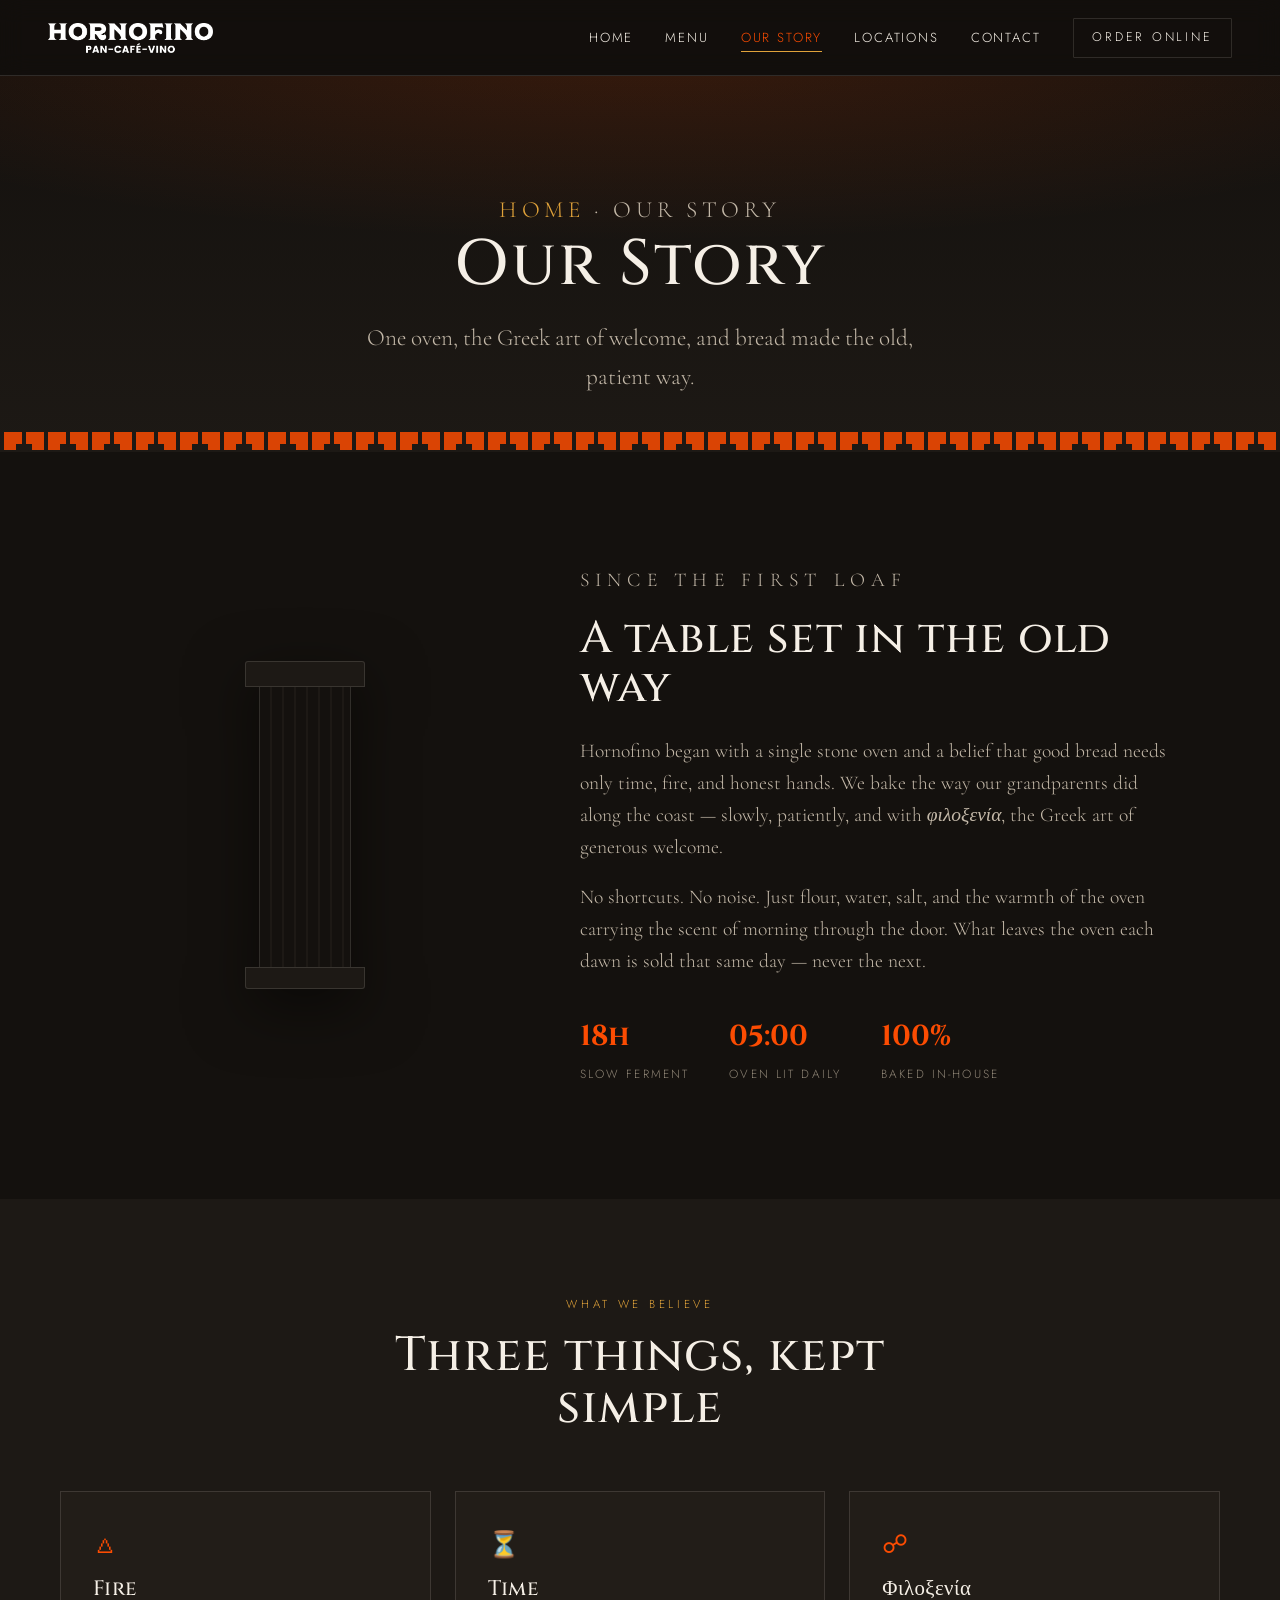
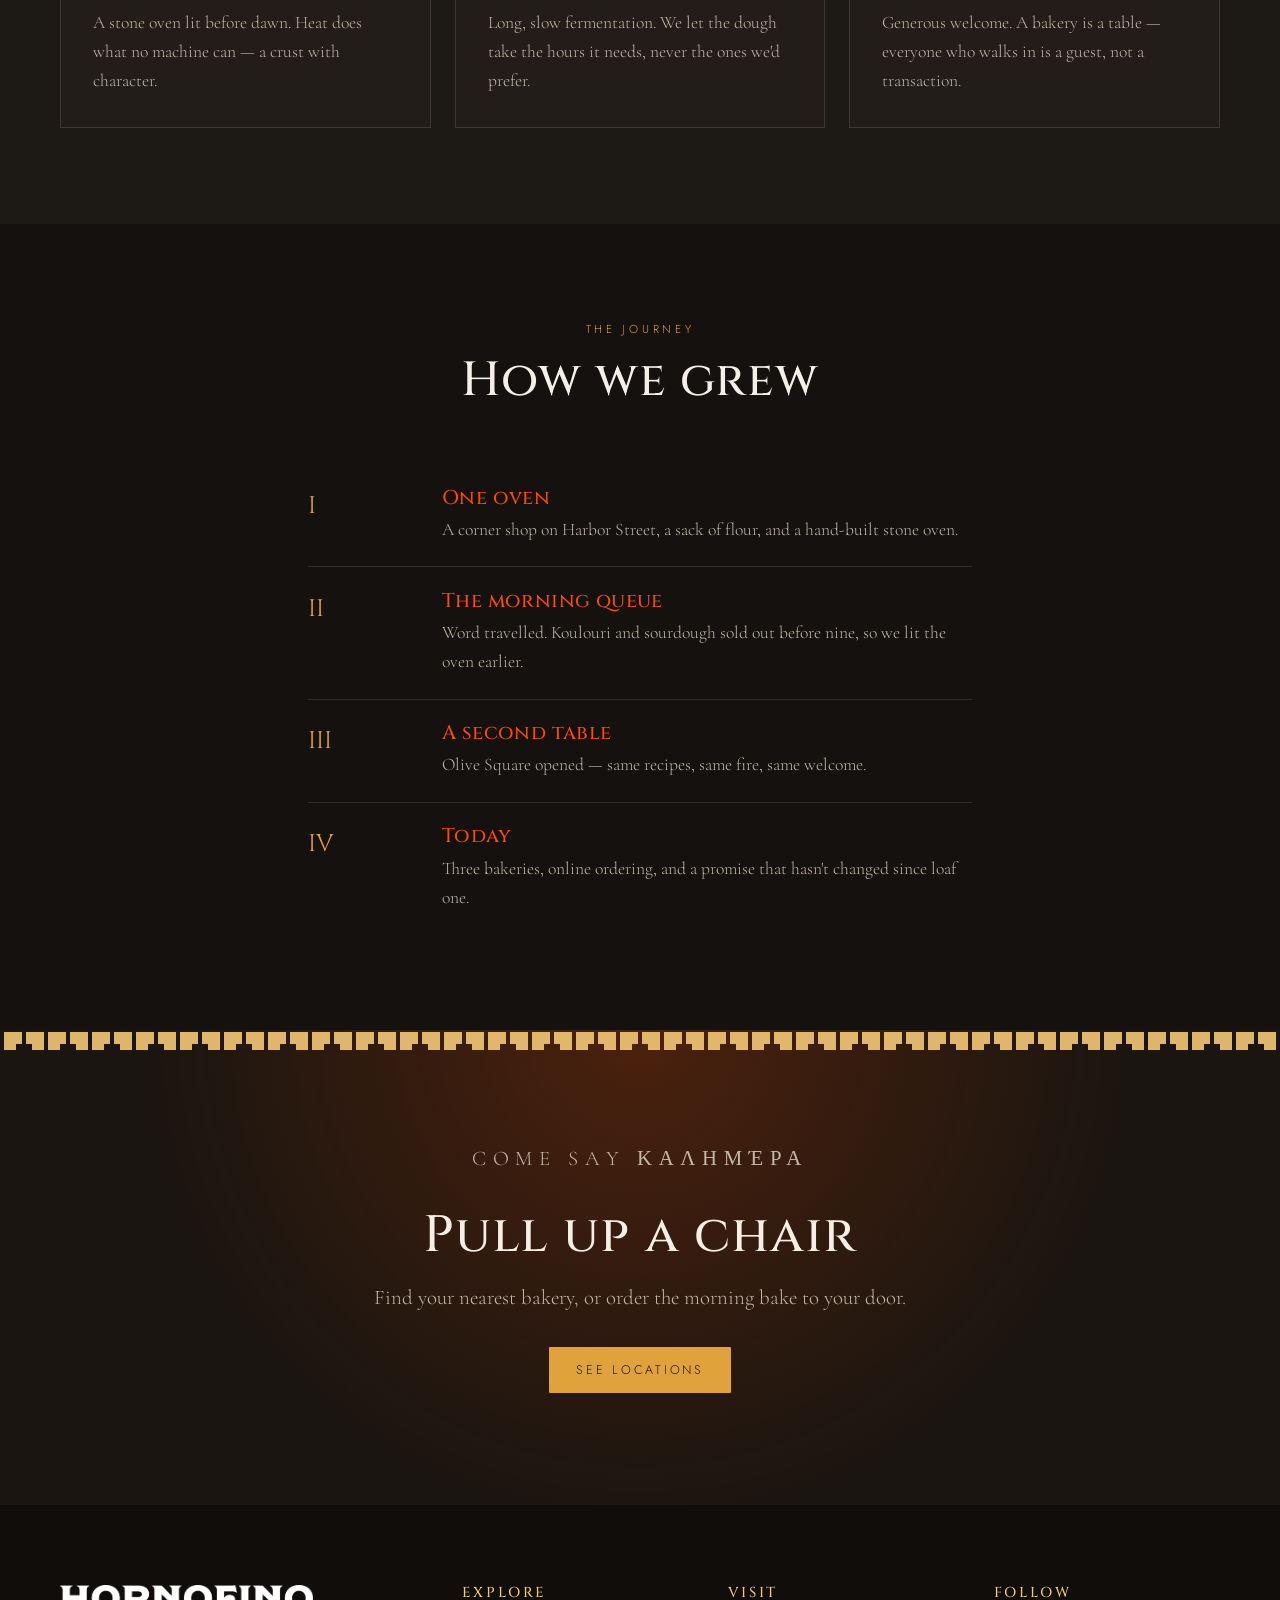
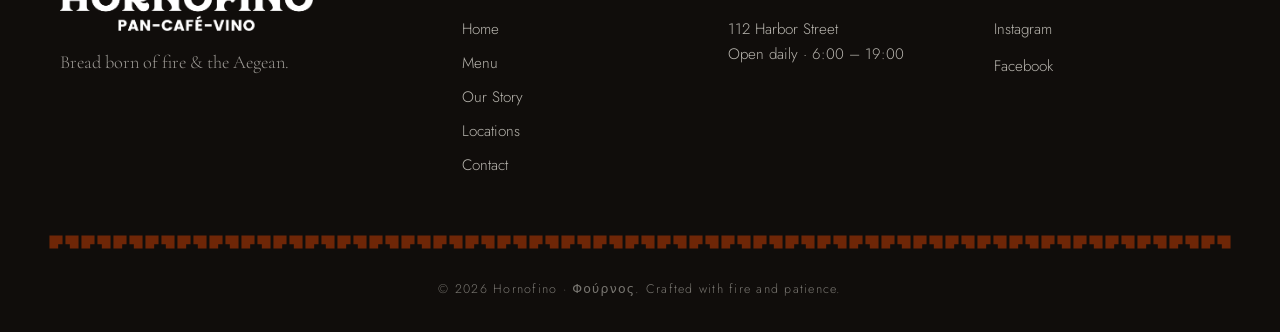
==== commit 51a2f353: "Adopt Hornofino's brand colorway (dark + red-orange) Reskin the whole site to the brand's actual pal" ====
--- a/about.html
+++ b/about.html
@@ -14,7 +14,7 @@
 <body>
   <header class="nav" id="top">
     <a class="nav__brand" href="index.html" aria-label="Hornofino home">
-      <img class="nav__logo" src="assets/logo-dark.png" alt="Hornofino — Pan · Café · Vino" />
+      <img class="nav__logo" src="assets/logo-white.png" alt="Hornofino — Pan · Café · Vino" />
     </a>
     <nav class="nav__links" aria-label="Primary">
       <a href="index.html">Home</a>
--- a/styles.css
+++ b/styles.css
@@ -1,17 +1,22 @@
 /* ============================================================
-   HORNOFINO — minimalist Greek bakery & café
-   Palette: marble white · Aegean blue · olive gold · charcoal
+   HORNOFINO — bakery & café
+   Brand colorway: near-black · white · red-orange · warm gold
+   (taken from hornofino.com — dark ground, white logo, orange accent)
    ============================================================ */
 
 :root {
-  --marble:    #f7f4ec;   /* warm off-white */
-  --marble-2:  #efeae0;   /* slightly deeper marble */
-  --ink:       #1d2733;   /* near-black charcoal */
-  --aegean:    #15324f;   /* deep Aegean blue */
-  --aegean-2:  #224a72;   /* lighter blue */
-  --gold:      #c2992f;   /* olive gold accent */
-  --gold-soft: #d9b860;
-  --line:      rgba(29, 39, 51, 0.14);
+  --marble:    #14110e;   /* warm near-black — main ground */
+  --marble-2:  #1d1915;   /* lifted dark — alternating sections */
+  --surface:   #221d18;   /* cards & panels */
+  --surface-2: #2a2420;   /* inputs */
+  --ink:       #f5efe6;   /* primary light text (on dark) */
+  --muted:     #c3b8a8;   /* muted body text */
+  --muted-2:   #8f8576;   /* dimmer captions */
+  --aegean:    #fc4c02;   /* PRIMARY accent — brand red-orange */
+  --aegean-2:  #df3131;   /* secondary — brand red (hover) */
+  --gold:      #e0a23a;   /* warm gold accent */
+  --gold-soft: #f3c877;
+  --line:      rgba(245, 239, 230, 0.13);
 
   --serif-display: "Cinzel", serif;
   --serif-body:    "Cormorant Garamond", Georgia, serif;
@@ -64,9 +69,9 @@
   cursor: pointer;
   border: 1px solid transparent;
 }
-.btn--solid { background: var(--aegean); color: var(--marble); }
-.btn--solid:hover { background: var(--ink); transform: translateY(-2px); }
-.btn--gold { background: var(--gold); color: var(--ink); }
+.btn--solid { background: var(--aegean); color: #fff; }
+.btn--solid:hover { background: var(--aegean-2); transform: translateY(-2px); }
+.btn--gold { background: var(--gold); color: #20160a; }
 .btn--gold:hover { background: var(--gold-soft); }
 .btn--line { border-color: var(--aegean); color: var(--aegean); }
 .btn--line:hover { background: var(--aegean); color: var(--marble); }
@@ -92,14 +97,14 @@
 
 .section-head { text-align: center; max-width: 640px; margin: 0 auto 3.5rem; }
 .section-head h2 { font-size: clamp(2rem, 4vw, 3rem); }
-.section-head__sub { font-family: var(--serif-body); font-size: 1.25rem; color: #55606c; margin-top: 0.8rem; }
+.section-head__sub { font-family: var(--serif-body); font-size: 1.25rem; color: var(--muted); margin-top: 0.8rem; }
 
 /* ---- Navigation ----------------------------------------- */
 .nav {
   position: sticky; top: 0; z-index: 50;
   display: flex; align-items: center; gap: 2rem;
   padding: 1.1rem clamp(1.2rem, 4vw, 3rem);
-  background: rgba(247, 244, 236, 0.82);
+  background: rgba(18, 15, 12, 0.85);
   backdrop-filter: blur(12px);
   border-bottom: 1px solid var(--line);
 }
@@ -128,7 +133,7 @@
   text-align: center;
   padding: clamp(4rem, 11vw, 9rem) 1.5rem clamp(3.5rem, 7vw, 5rem);
   background:
-    radial-gradient(120% 90% at 50% -10%, rgba(34,74,114,0.10), transparent 60%),
+    radial-gradient(120% 90% at 50% -10%, rgba(252,76,2,0.16), transparent 60%),
     linear-gradient(180deg, var(--marble) 0%, var(--marble-2) 100%);
 }
 .hero__inner { max-width: 820px; margin: 0 auto 3rem; }
@@ -136,7 +141,7 @@
 .hero__title em { color: var(--aegean); font-weight: 400; letter-spacing: 0; }
 .hero__sub {
   font-family: var(--serif-body); font-size: clamp(1.15rem, 2.5vw, 1.5rem);
-  color: #4a555f; max-width: 540px; margin: 1.8rem auto 2.6rem;
+  color: var(--muted); max-width: 540px; margin: 1.8rem auto 2.6rem;
 }
 .hero__actions { display: flex; gap: 1rem; justify-content: center; flex-wrap: wrap; }
 .hero__visual {
@@ -145,7 +150,7 @@
 }
 .hero__visual img {
   width: 100%; height: clamp(220px, 38vw, 460px); object-fit: cover;
-  border: 1px solid var(--line); box-shadow: 0 30px 60px rgba(21,50,79,0.18);
+  border: 1px solid var(--line); box-shadow: 0 30px 60px rgba(0,0,0,0.55);
 }
 .hero__visual::before, .hero__visual::after {
   content: ""; position: absolute; width: 34px; height: 34px; border: 2px solid var(--gold);
@@ -170,14 +175,14 @@
   padding: clamp(4rem, 9vw, 7rem) clamp(1.2rem, 4vw, 3rem);
 }
 .story__text h2 { font-size: clamp(1.9rem, 4vw, 2.8rem); margin-bottom: 1.4rem; }
-.story__text p { font-family: var(--serif-body); font-size: 1.22rem; color: #44505a; margin-bottom: 1.1rem; }
+.story__text p { font-family: var(--serif-body); font-size: 1.22rem; color: var(--muted); margin-bottom: 1.1rem; }
 .story__stats { list-style: none; display: flex; gap: 2.5rem; margin-top: 2.2rem; flex-wrap: wrap; }
 .story__stats strong { display: block; font-family: var(--serif-display); font-size: 1.8rem; color: var(--aegean); }
-.story__stats span { font-size: 0.74rem; letter-spacing: 0.18em; text-transform: uppercase; color: #79828c; }
+.story__stats span { font-size: 0.74rem; letter-spacing: 0.18em; text-transform: uppercase; color: var(--muted-2); }
 
 /* Decorative Greek column, pure CSS */
 .story__art { display: grid; place-items: center; }
-.column { width: 120px; filter: drop-shadow(0 18px 30px rgba(21,50,79,0.18)); }
+.column { width: 120px; filter: drop-shadow(0 18px 30px rgba(0,0,0,0.5)); }
 .column__cap   { height: 26px; background: var(--marble-2); border: 1px solid var(--line); border-radius: 3px 3px 0 0; }
 .column__shaft {
   height: 280px; margin: 0 14px;
@@ -192,42 +197,47 @@
 .menu { max-width: var(--maxw); margin: 0 auto; padding: clamp(3rem, 7vw, 6rem) clamp(1.2rem, 4vw, 3rem); }
 .menu__grid { display: grid; grid-template-columns: repeat(auto-fit, minmax(260px, 1fr)); gap: 1.5rem; }
 .card {
-  position: relative; background: #fff; border: 1px solid var(--line);
+  position: relative; background: var(--surface); border: 1px solid var(--line);
   transition: all 0.4s var(--ease); overflow: hidden;
 }
 .card::before {
   content: ""; position: absolute; left: 0; top: 0; height: 100%; width: 3px; z-index: 2;
   background: var(--gold); transform: scaleY(0); transform-origin: top; transition: transform 0.4s var(--ease);
 }
-.card:hover { transform: translateY(-6px); box-shadow: 0 22px 50px rgba(21,50,79,0.12); }
+.card:hover { transform: translateY(-6px); box-shadow: 0 22px 50px rgba(0,0,0,0.5); border-color: rgba(252,76,2,0.4); }
 .card:hover::before { transform: scaleY(1); }
 .card__media {
   height: 200px; display: grid; place-items: center; overflow: hidden;
-  background: radial-gradient(circle at 50% 60%, #fff 0%, var(--marble-2) 100%);
+  background: radial-gradient(circle at 50% 55%, #2c2622 0%, #16120f 100%);
   border-bottom: 1px solid var(--line);
 }
-.card__media img { max-width: 84%; max-height: 168px; object-fit: contain; filter: drop-shadow(0 12px 20px rgba(21,50,79,0.20)); transition: transform 0.5s var(--ease); }
+.card__media img { max-width: 84%; max-height: 168px; object-fit: contain; filter: drop-shadow(0 14px 22px rgba(0,0,0,0.6)); transition: transform 0.5s var(--ease); }
 .card:hover .card__media img { transform: scale(1.05); }
 .card__media--cover img { max-width: none; max-height: none; width: 100%; height: 100%; object-fit: cover; filter: none; }
 .card__body { padding: 1.6rem 2rem 2.2rem; }
 .card h3 { font-size: 1.4rem; margin: 0 0 0.6rem; }
-.card p { font-family: var(--serif-body); font-size: 1.12rem; color: #555f69; min-height: 3.2em; }
+.card p { font-family: var(--serif-body); font-size: 1.12rem; color: var(--muted); min-height: 3.2em; }
 .card__price { display: inline-block; margin-top: 1rem; font-size: 0.74rem; letter-spacing: 0.2em; text-transform: uppercase; color: var(--gold); }
 
 /* ---- Order CTA ------------------------------------------ */
-.order { position: relative; background: var(--aegean); color: var(--marble); text-align: center; }
+.order {
+  position: relative; text-align: center; color: var(--ink);
+  background:
+    radial-gradient(circle at 50% 0%, rgba(252,76,2,0.22), transparent 62%),
+    #1a1510;
+}
 .order .meander-rule { position: absolute; top: 0; left: 0; }
 .order__inner { max-width: 640px; margin: 0 auto; padding: clamp(4rem, 9vw, 7rem) 1.5rem; }
 .order__inner h2 { font-size: clamp(2rem, 5vw, 3.2rem); margin-bottom: 1rem; }
-.order__inner p { font-family: var(--serif-body); font-size: 1.3rem; color: rgba(247,244,236,0.82); margin-bottom: 2rem; }
+.order__inner p { font-family: var(--serif-body); font-size: 1.3rem; color: var(--muted); margin-bottom: 2rem; }
 
 /* ---- Locations ------------------------------------------ */
 .locations { max-width: var(--maxw); margin: 0 auto; padding: clamp(4rem, 8vw, 6rem) clamp(1.2rem, 4vw, 3rem); }
 .locations__grid { display: grid; grid-template-columns: repeat(auto-fit, minmax(240px, 1fr)); gap: 1.5rem; }
-.place { border: 1px solid var(--line); padding: 2rem; background: #fff; transition: 0.4s var(--ease); }
+.place { border: 1px solid var(--line); padding: 2rem; background: var(--surface); transition: 0.4s var(--ease); }
 .place:hover { border-color: var(--aegean); }
 .place h3 { font-size: 1.3rem; color: var(--aegean); margin-bottom: 0.7rem; }
-.place p { font-family: var(--serif-body); font-size: 1.12rem; color: #555f69; margin-bottom: 1rem; }
+.place p { font-family: var(--serif-body); font-size: 1.12rem; color: var(--muted); margin-bottom: 1rem; }
 .place a { text-decoration: none; color: var(--gold); font-size: 0.78rem; letter-spacing: 0.16em; text-transform: uppercase; }
 .place a:hover { color: var(--aegean); }
 
@@ -235,13 +245,13 @@
 .reviews { background: var(--marble-2); }
 .reviews { padding: clamp(4rem, 8vw, 6rem) clamp(1.2rem, 4vw, 3rem); }
 .reviews__grid { max-width: var(--maxw); margin: 0 auto; display: grid; grid-template-columns: repeat(auto-fit, minmax(260px, 1fr)); gap: 1.5rem; }
-.quote { background: var(--marble); border: 1px solid var(--line); padding: 2.2rem; position: relative; }
+.quote { background: var(--surface); border: 1px solid var(--line); padding: 2.2rem; position: relative; }
 .quote::before { content: "“"; font-family: var(--serif-display); font-size: 4rem; color: var(--gold); opacity: 0.35; position: absolute; top: 0.2rem; left: 1rem; line-height: 1; }
 .quote blockquote { font-family: var(--serif-body); font-size: 1.3rem; line-height: 1.5; color: var(--ink); margin-top: 1.5rem; }
 .quote figcaption { margin-top: 1.2rem; font-size: 0.78rem; letter-spacing: 0.16em; text-transform: uppercase; color: var(--aegean); }
 
 /* ---- Footer --------------------------------------------- */
-.footer { background: var(--ink); color: var(--marble); padding: clamp(3rem, 7vw, 5rem) clamp(1.2rem, 4vw, 3rem) 2rem; }
+.footer { background: #100d0b; color: var(--ink); padding: clamp(3rem, 7vw, 5rem) clamp(1.2rem, 4vw, 3rem) 2rem; }
 .footer__top { max-width: var(--maxw); margin: 0 auto 3rem; display: grid; grid-template-columns: 1.6fr 1fr 1fr 1fr; gap: 2.5rem; }
 .footer__brand .nav__mark { color: var(--gold-soft); }
 .footer__brand { display: flex; flex-direction: column; gap: 0.6rem; align-items: flex-start; }
@@ -262,13 +272,13 @@
   position: relative; text-align: center;
   padding: clamp(3.5rem, 8vw, 6rem) 1.5rem clamp(2.5rem, 5vw, 3.5rem);
   background:
-    radial-gradient(120% 90% at 50% -10%, rgba(34,74,114,0.10), transparent 60%),
+    radial-gradient(120% 90% at 50% -10%, rgba(252,76,2,0.16), transparent 60%),
     linear-gradient(180deg, var(--marble) 0%, var(--marble-2) 100%);
 }
 .page-banner h1 { font-size: clamp(2.4rem, 6vw, 4rem); letter-spacing: 0.03em; }
-.page-banner p { font-family: var(--serif-body); font-size: clamp(1.15rem, 2.5vw, 1.45rem); color: #4a555f; max-width: 560px; margin: 1.2rem auto 0; }
+.page-banner p { font-family: var(--serif-body); font-size: clamp(1.15rem, 2.5vw, 1.45rem); color: var(--muted); max-width: 560px; margin: 1.2rem auto 0; }
 .page-banner .meander-rule { position: absolute; bottom: 0; left: 0; }
-.crumbs { font-size: 0.72rem; letter-spacing: 0.2em; text-transform: uppercase; color: #8a919a; margin-bottom: 1rem; }
+.crumbs { font-size: 0.72rem; letter-spacing: 0.2em; text-transform: uppercase; color: var(--muted-2); margin-bottom: 1rem; }
 .crumbs a { color: var(--gold); text-decoration: none; }
 .crumbs a:hover { color: var(--aegean); }
 
@@ -281,7 +291,7 @@
 .menu-section__thumb {
   width: 66px; height: 66px; flex: 0 0 66px; border-radius: 50%; overflow: hidden;
   border: 1px solid var(--line); display: grid; place-items: center;
-  background: radial-gradient(circle at 50% 60%, #fff 0%, var(--marble-2) 100%);
+  background: radial-gradient(circle at 50% 55%, #2c2622 0%, #16120f 100%);
 }
 .menu-section__thumb img { max-width: 86%; max-height: 56px; object-fit: contain; }
 .menu-section__thumb--cover img { max-width: none; max-height: none; width: 100%; height: 100%; object-fit: cover; }
@@ -289,18 +299,18 @@
 .menu-item { display: flex; align-items: baseline; gap: 0.8rem; padding: 0.85rem 0; border-bottom: 1px dashed var(--line); }
 .menu-item:last-child { border-bottom: 0; }
 .menu-item__name { font-family: var(--serif-display); font-size: 1.1rem; color: var(--ink); }
-.menu-item__desc { font-family: var(--serif-body); font-size: 1.08rem; color: #66707a; }
+.menu-item__desc { font-family: var(--serif-body); font-size: 1.08rem; color: var(--muted-2); }
 .menu-item__dots { flex: 1; border-bottom: 1px dotted var(--line); transform: translateY(-4px); min-width: 1.5rem; }
 .menu-item__price { font-family: var(--sans); font-size: 0.95rem; letter-spacing: 0.05em; color: var(--gold); white-space: nowrap; }
-.menu-note { text-align: center; font-family: var(--serif-body); font-size: 1.15rem; color: #66707a; margin-top: 1rem; }
+.menu-note { text-align: center; font-family: var(--serif-body); font-size: 1.15rem; color: var(--muted-2); margin-top: 1rem; }
 
 /* ---- Values (about page) -------------------------------- */
 .values { background: var(--marble-2); padding: clamp(3.5rem, 8vw, 6rem) clamp(1.2rem, 4vw, 3rem); }
 .values__grid { max-width: var(--maxw); margin: 0 auto; display: grid; grid-template-columns: repeat(auto-fit, minmax(230px, 1fr)); gap: 1.5rem; }
-.value { background: var(--marble); border: 1px solid var(--line); padding: 2rem; }
+.value { background: var(--surface); border: 1px solid var(--line); padding: 2rem; }
 .value .glyph { font-size: 1.6rem; color: var(--aegean); }
 .value h3 { font-size: 1.3rem; margin: 0.7rem 0 0.5rem; }
-.value p { font-family: var(--serif-body); font-size: 1.1rem; color: #555f69; }
+.value p { font-family: var(--serif-body); font-size: 1.1rem; color: var(--muted); }
 
 /* timeline */
 .timeline { max-width: 760px; margin: 0 auto; padding: clamp(3.5rem, 8vw, 6rem) clamp(1.2rem, 4vw, 3rem); }
@@ -308,27 +318,27 @@
 .timeline__row:last-child { border-bottom: 0; }
 .timeline__year { font-family: var(--serif-display); font-size: 1.5rem; color: var(--gold); }
 .timeline__row h3 { font-size: 1.25rem; color: var(--aegean); margin-bottom: 0.4rem; }
-.timeline__row p { font-family: var(--serif-body); font-size: 1.1rem; color: #555f69; }
+.timeline__row p { font-family: var(--serif-body); font-size: 1.1rem; color: var(--muted); }
 
 /* ---- Contact / form ------------------------------------- */
 .contact { max-width: var(--maxw); margin: 0 auto; padding: clamp(3rem, 7vw, 5rem) clamp(1.2rem, 4vw, 3rem); display: grid; grid-template-columns: 1fr 1fr; gap: clamp(2rem, 6vw, 5rem); }
 .contact__info h2 { font-size: clamp(1.8rem, 4vw, 2.6rem); margin-bottom: 1.2rem; }
-.contact__info p { font-family: var(--serif-body); font-size: 1.18rem; color: #44505a; margin-bottom: 1rem; }
+.contact__info p { font-family: var(--serif-body); font-size: 1.18rem; color: var(--muted); margin-bottom: 1rem; }
 .contact__list { list-style: none; margin-top: 1.5rem; }
-.contact__list li { padding: 0.7rem 0; border-bottom: 1px solid var(--line); font-family: var(--serif-body); font-size: 1.12rem; color: #44505a; }
+.contact__list li { padding: 0.7rem 0; border-bottom: 1px solid var(--line); font-family: var(--serif-body); font-size: 1.12rem; color: var(--muted); }
 .contact__list strong { font-family: var(--sans); font-weight: 500; font-size: 0.74rem; letter-spacing: 0.18em; text-transform: uppercase; color: var(--gold); display: block; margin-bottom: 0.2rem; }
-.form { background: #fff; border: 1px solid var(--line); padding: clamp(1.6rem, 4vw, 2.4rem); }
+.form { background: var(--surface); border: 1px solid var(--line); padding: clamp(1.6rem, 4vw, 2.4rem); }
 .form label { display: block; font-size: 0.74rem; letter-spacing: 0.16em; text-transform: uppercase; color: var(--aegean); margin: 1.1rem 0 0.4rem; }
 .form label:first-child { margin-top: 0; }
 .form input, .form select, .form textarea {
   width: 100%; font-family: var(--sans); font-size: 0.95rem; color: var(--ink);
-  padding: 0.8em 0.9em; border: 1px solid var(--line); background: var(--marble);
+  padding: 0.8em 0.9em; border: 1px solid var(--line); background: var(--surface-2);
   border-radius: 1px; transition: border-color 0.3s var(--ease);
 }
 .form input:focus, .form select:focus, .form textarea:focus { outline: none; border-color: var(--aegean); }
 .form textarea { resize: vertical; min-height: 110px; }
 .form .btn { margin-top: 1.5rem; width: 100%; border: 0; }
-.form__note { font-family: var(--serif-body); font-size: 1rem; color: #66707a; margin-top: 1rem; text-align: center; }
+.form__note { font-family: var(--serif-body); font-size: 1rem; color: var(--muted-2); margin-top: 1rem; text-align: center; }
 .form__success { display: none; text-align: center; padding: 1rem; color: var(--aegean); font-family: var(--serif-body); font-size: 1.15rem; }
 .form__success.show { display: block; }
 
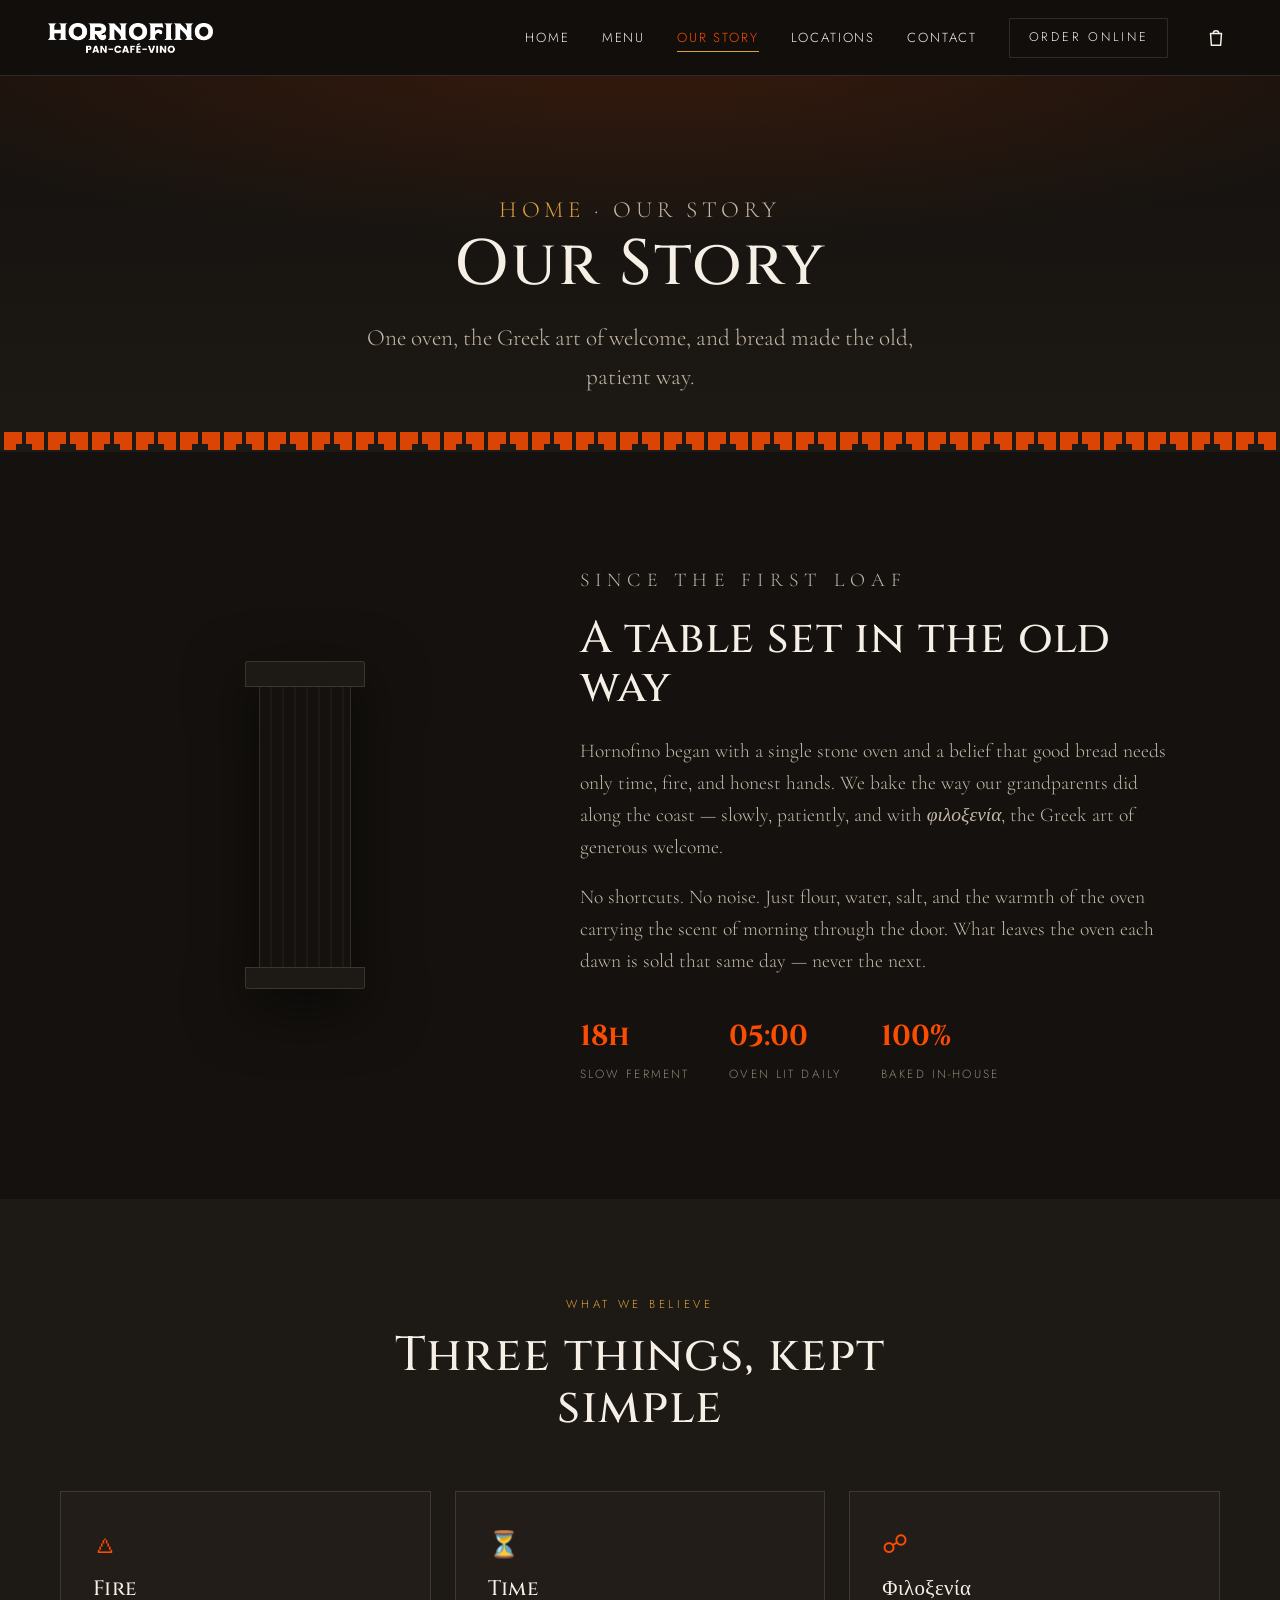
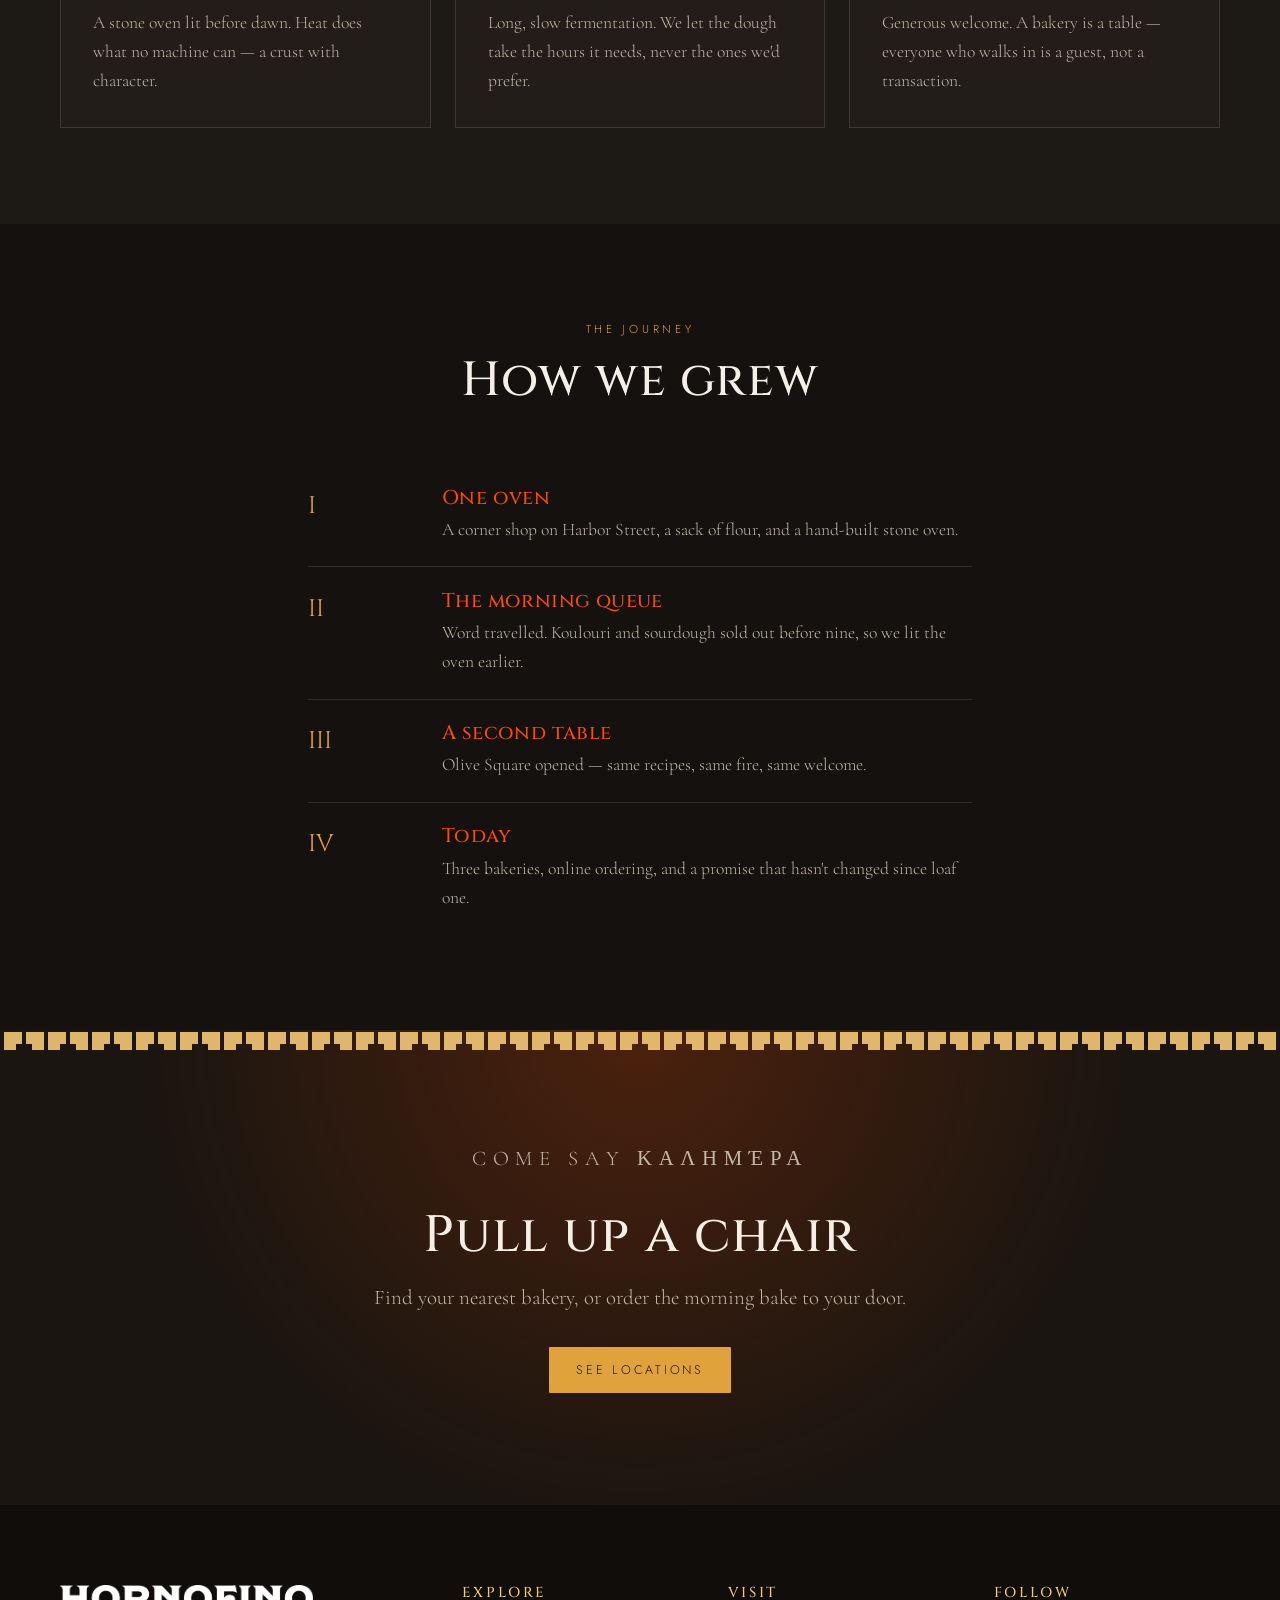
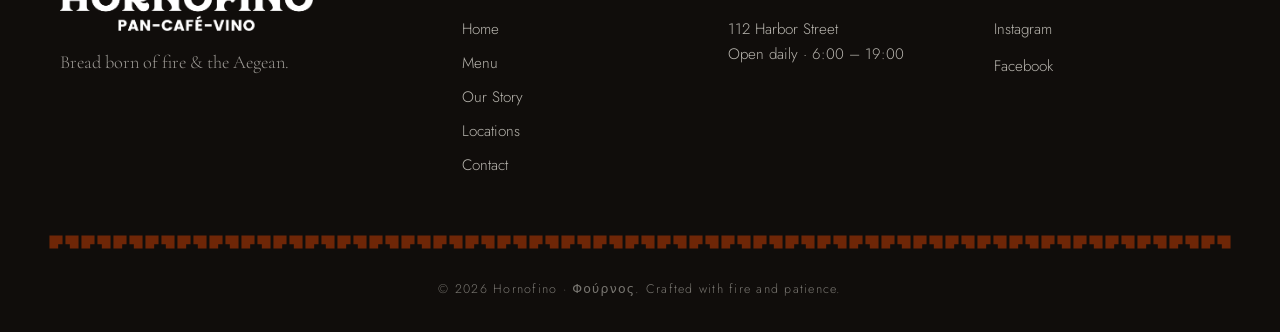
==== commit 69d2b7e1: "Add shopping cart and checkout (Stripe-ready) Client-side cart (cart.js, localStorage): add-to-cart " ====
--- a/about.html
+++ b/about.html
@@ -24,6 +24,11 @@
       <a href="contact.html">Contact</a>
     </nav>
     <a class="btn btn--ghost nav__cta" href="contact.html#order">Order Online</a>
+    <a class="nav__cart" href="cart.html" aria-label="View basket">
+      <svg viewBox="0 0 24 24" fill="none" stroke="currentColor" stroke-width="1.6" stroke-linecap="round" stroke-linejoin="round"><path d="M6 7h12l-1 13H7z"/><path d="M9 7a3 3 0 0 1 6 0"/></svg>
+      <span class="nav__cart-count" data-cart-count>0</span>
+    </a>
+
     <button class="nav__burger" aria-label="Open menu" aria-expanded="false"><span></span><span></span><span></span></button>
   </header>
 
@@ -111,5 +116,6 @@
   </footer>
 
   <script src="script.js"></script>
+  <script src="cart.js"></script>
 </body>
 </html>
--- a/styles.css
+++ b/styles.css
@@ -377,3 +377,75 @@
   html { scroll-behavior: auto; }
   .reveal { opacity: 1; transform: none; }
 }
+
+/* ============================================================
+   Cart & checkout
+   ============================================================ */
+
+/* Nav cart button + badge */
+.nav__cart {
+  position: relative; display: inline-flex; align-items: center; justify-content: center;
+  color: var(--ink); text-decoration: none; padding: 0.3rem; transition: color 0.3s var(--ease);
+}
+.nav__cart:hover { color: var(--aegean); }
+.nav__cart svg { width: 22px; height: 22px; display: block; }
+.nav__cart-count {
+  position: absolute; top: -4px; right: -6px; min-width: 17px; height: 17px; padding: 0 4px;
+  border-radius: 9px; background: var(--aegean); color: #fff; font-family: var(--sans);
+  font-size: 0.62rem; font-weight: 500; line-height: 17px; text-align: center;
+  transform: scale(0); transition: transform 0.25s var(--ease);
+}
+.nav__cart-count.has-items { transform: scale(1); }
+
+/* Add-to-cart button on menu items */
+.menu-item__add {
+  flex: 0 0 auto; width: 30px; height: 30px; border-radius: 50%;
+  border: 1px solid var(--aegean); background: transparent; color: var(--aegean);
+  font-size: 1.1rem; line-height: 1; cursor: pointer; display: grid; place-items: center;
+  transition: all 0.25s var(--ease); margin-left: 0.4rem;
+}
+.menu-item__add:hover { background: var(--aegean); color: #fff; transform: scale(1.08); }
+.menu-item__add.added { background: var(--gold); border-color: var(--gold); color: #20160a; }
+
+/* Cart + checkout pages */
+.cart-page { max-width: 860px; margin: 0 auto; padding: clamp(2.5rem, 6vw, 4.5rem) clamp(1.2rem, 4vw, 3rem); }
+.cart-row { display: grid; grid-template-columns: 1fr auto auto auto; gap: 1.2rem; align-items: center; padding: 1.1rem 0; border-bottom: 1px solid var(--line); }
+.cart-row__name { font-family: var(--serif-display); font-size: 1.15rem; color: var(--ink); }
+.cart-row__unit { font-family: var(--serif-body); font-size: 1rem; color: var(--muted-2); display: block; margin-top: 0.2rem; }
+.cart-row__line { font-family: var(--sans); font-size: 0.98rem; color: var(--ink); min-width: 5.5ch; text-align: right; }
+.cart-row__remove { background: none; border: 0; color: var(--muted-2); cursor: pointer; font-size: 1.1rem; padding: 0.2rem 0.4rem; transition: color 0.25s var(--ease); }
+.cart-row__remove:hover { color: var(--aegean-2); }
+.qty { display: inline-flex; align-items: center; border: 1px solid var(--line); border-radius: 2px; }
+.qty button { width: 32px; height: 32px; background: transparent; border: 0; color: var(--ink); font-size: 1.1rem; cursor: pointer; transition: color 0.2s var(--ease); }
+.qty button:hover { color: var(--aegean); }
+.qty span { min-width: 2.2ch; text-align: center; font-family: var(--sans); font-size: 0.95rem; }
+.cart-summary { margin-top: 2rem; display: flex; flex-direction: column; align-items: flex-end; gap: 0.4rem; }
+.cart-summary__row { display: flex; gap: 2rem; font-family: var(--serif-body); font-size: 1.15rem; color: var(--muted); }
+.cart-summary__total { display: flex; gap: 2rem; align-items: baseline; margin-top: 0.4rem; }
+.cart-summary__total span:first-child { font-size: 0.8rem; letter-spacing: 0.2em; text-transform: uppercase; color: var(--muted-2); }
+.cart-summary__total strong { font-family: var(--serif-display); font-size: 1.9rem; color: var(--aegean); }
+.cart-actions { margin-top: 2rem; display: flex; gap: 1rem; justify-content: flex-end; flex-wrap: wrap; }
+.cart-empty { text-align: center; padding: clamp(3rem, 8vw, 5rem) 1rem; }
+.cart-empty p { font-family: var(--serif-body); font-size: 1.4rem; color: var(--muted); margin-bottom: 1.6rem; }
+
+/* Checkout */
+.checkout { max-width: var(--maxw); margin: 0 auto; padding: clamp(2.5rem, 6vw, 4.5rem) clamp(1.2rem, 4vw, 3rem); display: grid; grid-template-columns: 1fr 1fr; gap: clamp(2rem, 6vw, 4rem); align-items: start; }
+.checkout__summary { background: var(--surface); border: 1px solid var(--line); padding: clamp(1.6rem, 4vw, 2.2rem); }
+.checkout__summary h2 { font-size: 1.5rem; margin-bottom: 1.2rem; }
+.summary-list { list-style: none; }
+.summary-list li { display: flex; justify-content: space-between; gap: 1rem; padding: 0.7rem 0; border-bottom: 1px solid var(--line); font-family: var(--serif-body); font-size: 1.08rem; color: var(--muted); }
+.summary-list li span:last-child { color: var(--ink); white-space: nowrap; }
+.summary-total { display: flex; justify-content: space-between; align-items: baseline; margin-top: 1.2rem; }
+.summary-total span { font-size: 0.8rem; letter-spacing: 0.2em; text-transform: uppercase; color: var(--muted-2); }
+.summary-total strong { font-family: var(--serif-display); font-size: 1.7rem; color: var(--aegean); }
+.pay-note { font-family: var(--serif-body); font-size: 0.98rem; color: var(--muted-2); margin-top: 1rem; text-align: center; }
+.pay-stub { display: none; margin-top: 1rem; padding: 1rem; border: 1px solid var(--line); background: var(--surface-2); color: var(--ink); font-family: var(--serif-body); font-size: 1.05rem; text-align: center; }
+.pay-stub.show { display: block; }
+.pay-secure { display: flex; align-items: center; justify-content: center; gap: 0.4rem; font-size: 0.72rem; letter-spacing: 0.12em; text-transform: uppercase; color: var(--muted-2); margin-top: 0.9rem; }
+
+@media (max-width: 760px) {
+  .checkout { grid-template-columns: 1fr; }
+  .checkout__summary { order: -1; }
+  .cart-row { grid-template-columns: 1fr auto auto; }
+  .cart-row__line { grid-column: 2 / 4; text-align: left; }
+}
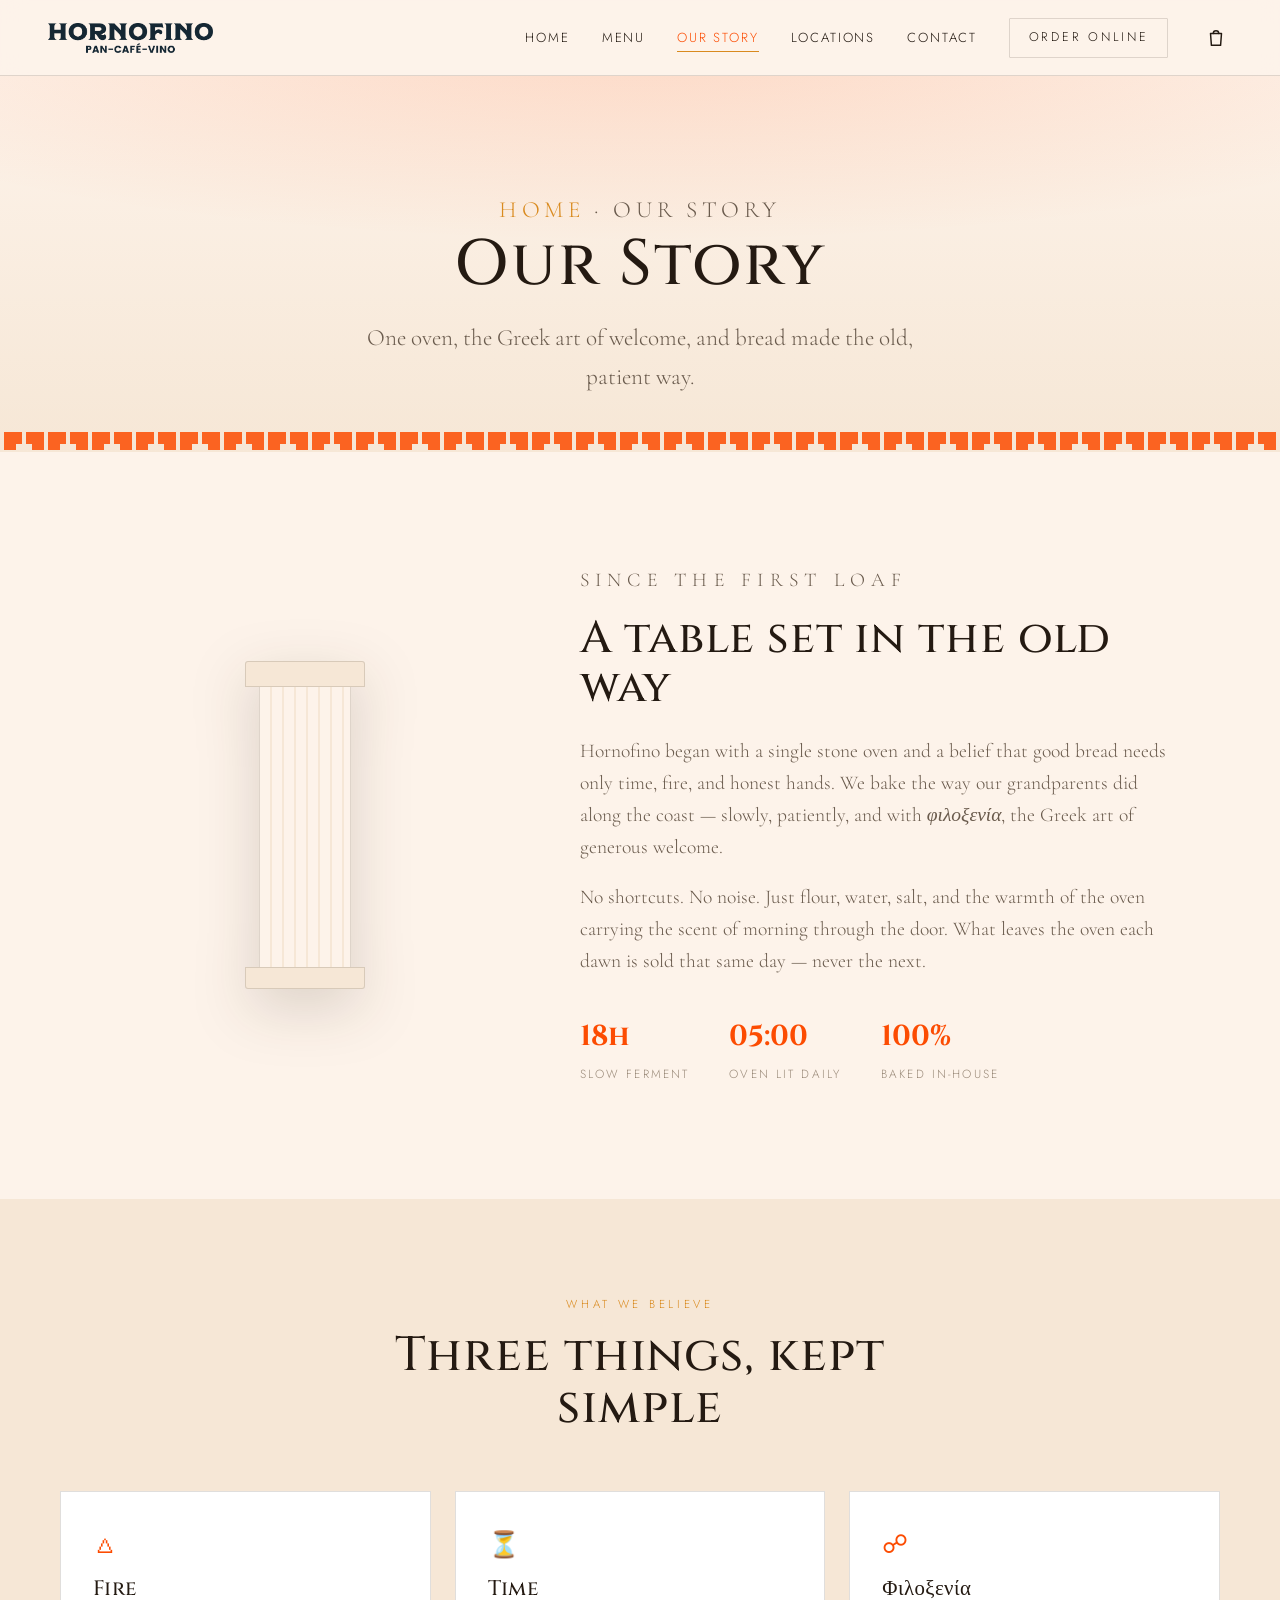
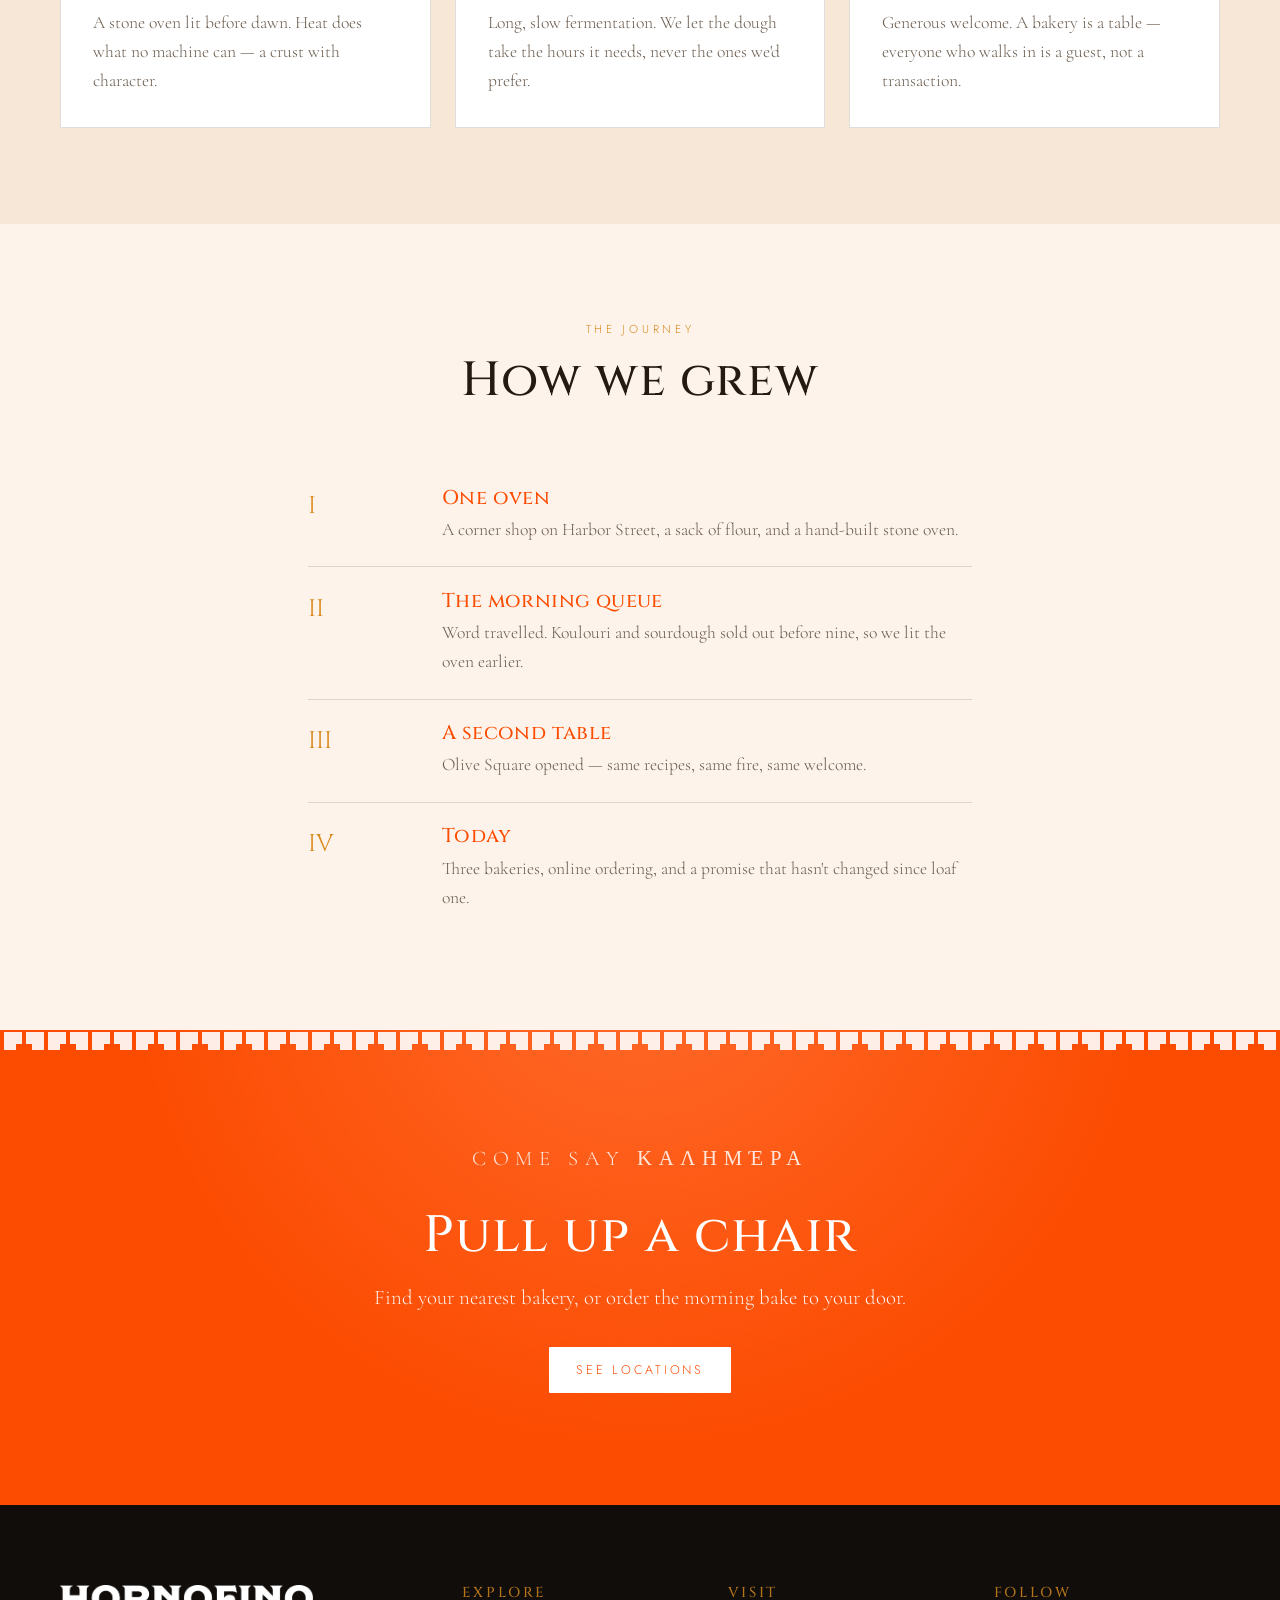
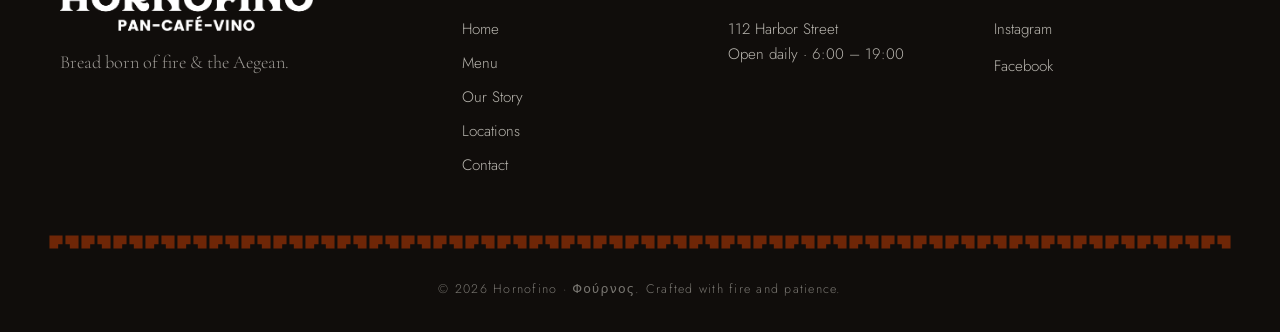
==== commit eccdff5f: "Switch to orange-forward colorway Move from the dark ground to a warm cream base with the brand oran" ====
--- a/about.html
+++ b/about.html
@@ -14,7 +14,7 @@
 <body>
   <header class="nav" id="top">
     <a class="nav__brand" href="index.html" aria-label="Hornofino home">
-      <img class="nav__logo" src="assets/logo-white.png" alt="Hornofino — Pan · Café · Vino" />
+      <img class="nav__logo" src="assets/logo-dark.png" alt="Hornofino — Pan · Café · Vino" />
     </a>
     <nav class="nav__links" aria-label="Primary">
       <a href="index.html">Home</a>
--- a/styles.css
+++ b/styles.css
@@ -1,22 +1,21 @@
 /* ============================================================
    HORNOFINO — bakery & café
-   Brand colorway: near-black · white · red-orange · warm gold
-   (taken from hornofino.com — dark ground, white logo, orange accent)
+   Orange colorway: warm cream ground · bold orange lead · charcoal
    ============================================================ */
 
 :root {
-  --marble:    #14110e;   /* warm near-black — main ground */
-  --marble-2:  #1d1915;   /* lifted dark — alternating sections */
-  --surface:   #221d18;   /* cards & panels */
-  --surface-2: #2a2420;   /* inputs */
-  --ink:       #f5efe6;   /* primary light text (on dark) */
-  --muted:     #c3b8a8;   /* muted body text */
-  --muted-2:   #8f8576;   /* dimmer captions */
-  --aegean:    #fc4c02;   /* PRIMARY accent — brand red-orange */
-  --aegean-2:  #df3131;   /* secondary — brand red (hover) */
-  --gold:      #e0a23a;   /* warm gold accent */
-  --gold-soft: #f3c877;
-  --line:      rgba(245, 239, 230, 0.13);
+  --marble:    #fdf3ea;   /* warm cream — main ground */
+  --marble-2:  #f6e7d6;   /* deeper cream — alternating sections */
+  --surface:   #ffffff;   /* cards & panels */
+  --surface-2: #fbf1e7;   /* inputs */
+  --ink:       #241a12;   /* dark warm charcoal text */
+  --muted:     #6a5b4d;   /* muted body text */
+  --muted-2:   #9a8a79;   /* dimmer captions */
+  --aegean:    #fc4c02;   /* PRIMARY — brand orange */
+  --aegean-2:  #d83a00;   /* darker orange (hover) */
+  --gold:      #d98a1e;   /* warm amber accent */
+  --gold-soft: #b3741a;
+  --line:      rgba(40, 25, 12, 0.14);
 
   --serif-display: "Cinzel", serif;
   --serif-body:    "Cormorant Garamond", Georgia, serif;
@@ -104,7 +103,7 @@
   position: sticky; top: 0; z-index: 50;
   display: flex; align-items: center; gap: 2rem;
   padding: 1.1rem clamp(1.2rem, 4vw, 3rem);
-  background: rgba(18, 15, 12, 0.85);
+  background: rgba(253, 243, 234, 0.85);
   backdrop-filter: blur(12px);
   border-bottom: 1px solid var(--line);
 }
@@ -150,7 +149,7 @@
 }
 .hero__visual img {
   width: 100%; height: clamp(220px, 38vw, 460px); object-fit: cover;
-  border: 1px solid var(--line); box-shadow: 0 30px 60px rgba(0,0,0,0.55);
+  border: 1px solid var(--line); box-shadow: 0 30px 60px rgba(40,25,12,0.20);
 }
 .hero__visual::before, .hero__visual::after {
   content: ""; position: absolute; width: 34px; height: 34px; border: 2px solid var(--gold);
@@ -182,7 +181,7 @@
 
 /* Decorative Greek column, pure CSS */
 .story__art { display: grid; place-items: center; }
-.column { width: 120px; filter: drop-shadow(0 18px 30px rgba(0,0,0,0.5)); }
+.column { width: 120px; filter: drop-shadow(0 18px 30px rgba(40,25,12,0.16)); }
 .column__cap   { height: 26px; background: var(--marble-2); border: 1px solid var(--line); border-radius: 3px 3px 0 0; }
 .column__shaft {
   height: 280px; margin: 0 14px;
@@ -204,14 +203,14 @@
   content: ""; position: absolute; left: 0; top: 0; height: 100%; width: 3px; z-index: 2;
   background: var(--gold); transform: scaleY(0); transform-origin: top; transition: transform 0.4s var(--ease);
 }
-.card:hover { transform: translateY(-6px); box-shadow: 0 22px 50px rgba(0,0,0,0.5); border-color: rgba(252,76,2,0.4); }
+.card:hover { transform: translateY(-6px); box-shadow: 0 22px 50px rgba(40,25,12,0.14); border-color: rgba(252,76,2,0.45); }
 .card:hover::before { transform: scaleY(1); }
 .card__media {
   height: 200px; display: grid; place-items: center; overflow: hidden;
-  background: radial-gradient(circle at 50% 55%, #2c2622 0%, #16120f 100%);
+  background: radial-gradient(circle at 50% 55%, #ffffff 0%, var(--marble-2) 100%);
   border-bottom: 1px solid var(--line);
 }
-.card__media img { max-width: 84%; max-height: 168px; object-fit: contain; filter: drop-shadow(0 14px 22px rgba(0,0,0,0.6)); transition: transform 0.5s var(--ease); }
+.card__media img { max-width: 84%; max-height: 168px; object-fit: contain; filter: drop-shadow(0 14px 22px rgba(40,25,12,0.22)); transition: transform 0.5s var(--ease); }
 .card:hover .card__media img { transform: scale(1.05); }
 .card__media--cover img { max-width: none; max-height: none; width: 100%; height: 100%; object-fit: cover; filter: none; }
 .card__body { padding: 1.6rem 2rem 2.2rem; }
@@ -221,15 +220,18 @@
 
 /* ---- Order CTA ------------------------------------------ */
 .order {
-  position: relative; text-align: center; color: var(--ink);
+  position: relative; text-align: center; color: #fff;
   background:
-    radial-gradient(circle at 50% 0%, rgba(252,76,2,0.22), transparent 62%),
-    #1a1510;
-}
-.order .meander-rule { position: absolute; top: 0; left: 0; }
+    radial-gradient(circle at 50% -20%, #ff6a2b, transparent 60%),
+    var(--aegean);
+}
+.order .meander-rule { position: absolute; top: 0; left: 0; background: #fff; opacity: 0.9; }
 .order__inner { max-width: 640px; margin: 0 auto; padding: clamp(4rem, 9vw, 7rem) 1.5rem; }
 .order__inner h2 { font-size: clamp(2rem, 5vw, 3.2rem); margin-bottom: 1rem; }
-.order__inner p { font-family: var(--serif-body); font-size: 1.3rem; color: var(--muted); margin-bottom: 2rem; }
+.order__inner p { font-family: var(--serif-body); font-size: 1.3rem; color: rgba(255,255,255,0.9); margin-bottom: 2rem; }
+.order .eyebrow, .order .eyebrow--light { color: rgba(255,255,255,0.85); }
+.order .btn--gold { background: #fff; color: var(--aegean); }
+.order .btn--gold:hover { background: var(--marble); color: var(--aegean-2); }
 
 /* ---- Locations ------------------------------------------ */
 .locations { max-width: var(--maxw); margin: 0 auto; padding: clamp(4rem, 8vw, 6rem) clamp(1.2rem, 4vw, 3rem); }
@@ -291,7 +293,7 @@
 .menu-section__thumb {
   width: 66px; height: 66px; flex: 0 0 66px; border-radius: 50%; overflow: hidden;
   border: 1px solid var(--line); display: grid; place-items: center;
-  background: radial-gradient(circle at 50% 55%, #2c2622 0%, #16120f 100%);
+  background: radial-gradient(circle at 50% 55%, #ffffff 0%, var(--marble-2) 100%);
 }
 .menu-section__thumb img { max-width: 86%; max-height: 56px; object-fit: contain; }
 .menu-section__thumb--cover img { max-width: none; max-height: none; width: 100%; height: 100%; object-fit: cover; }
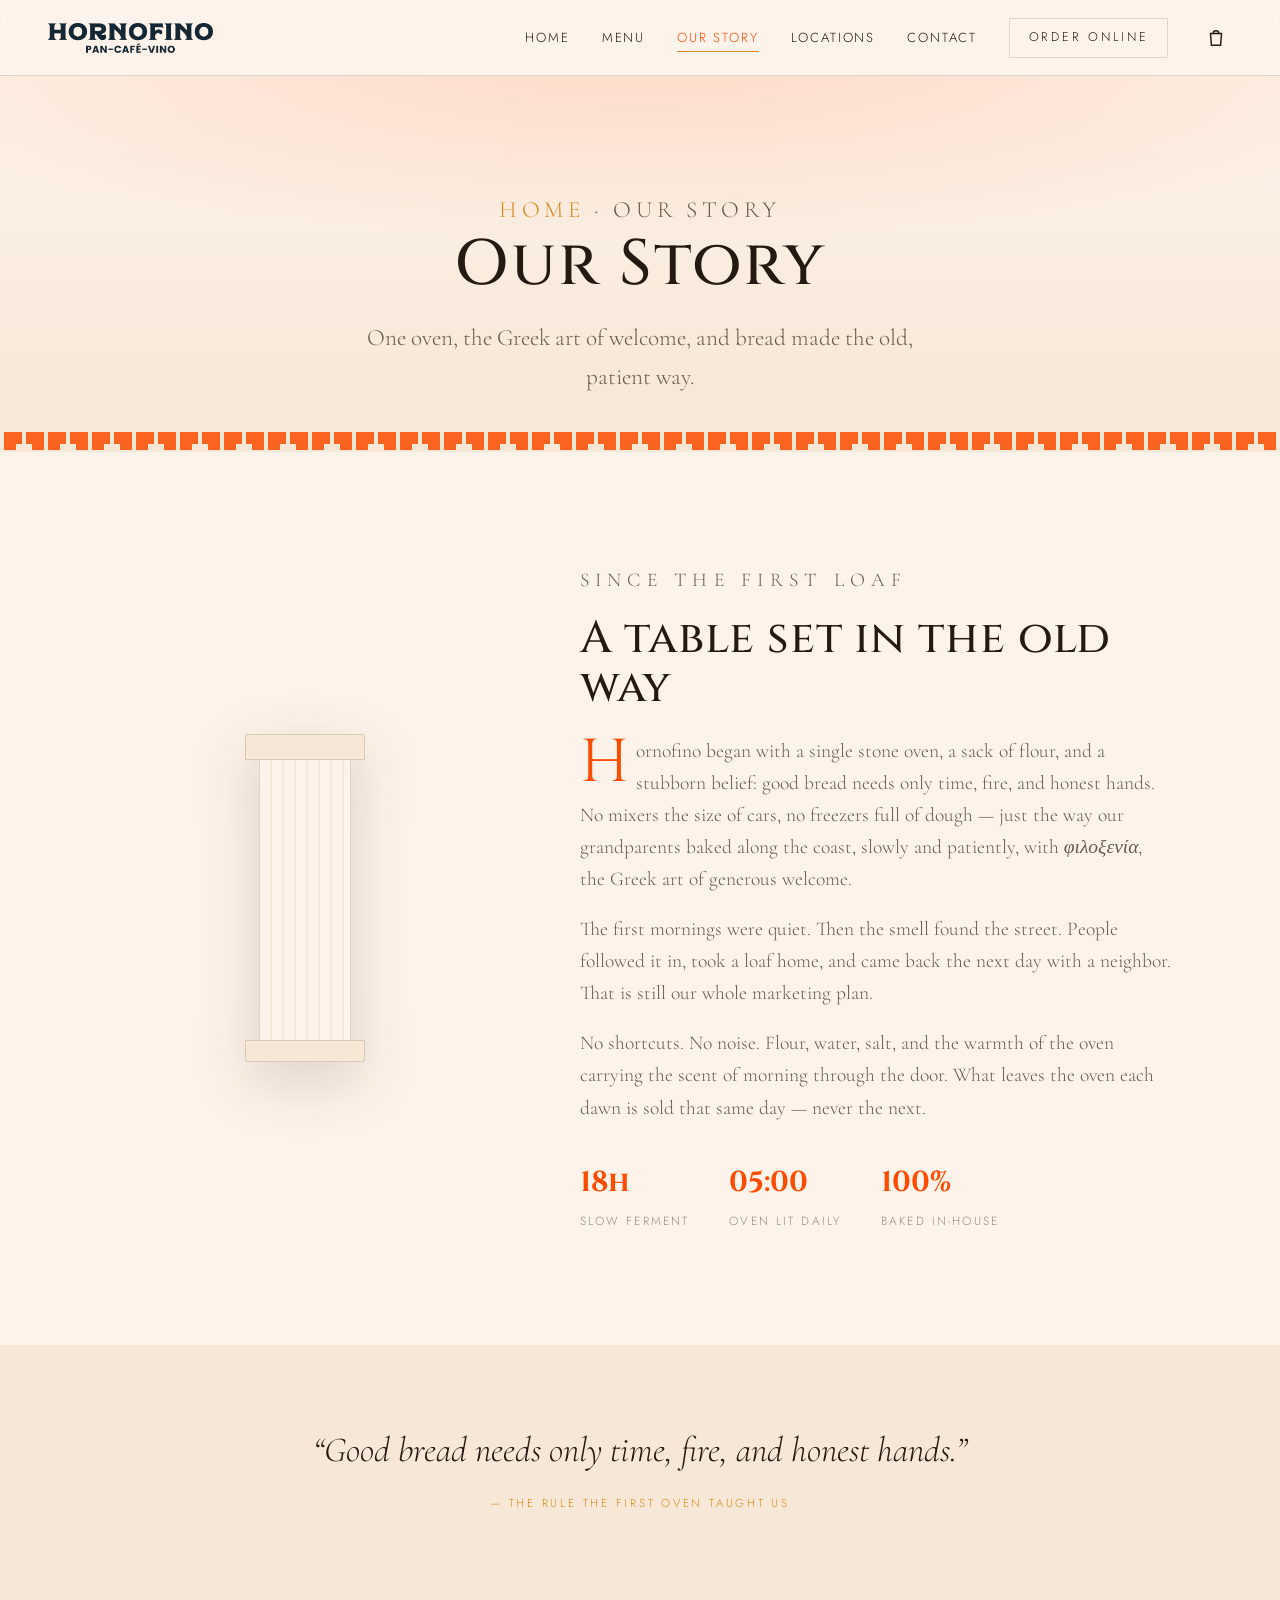
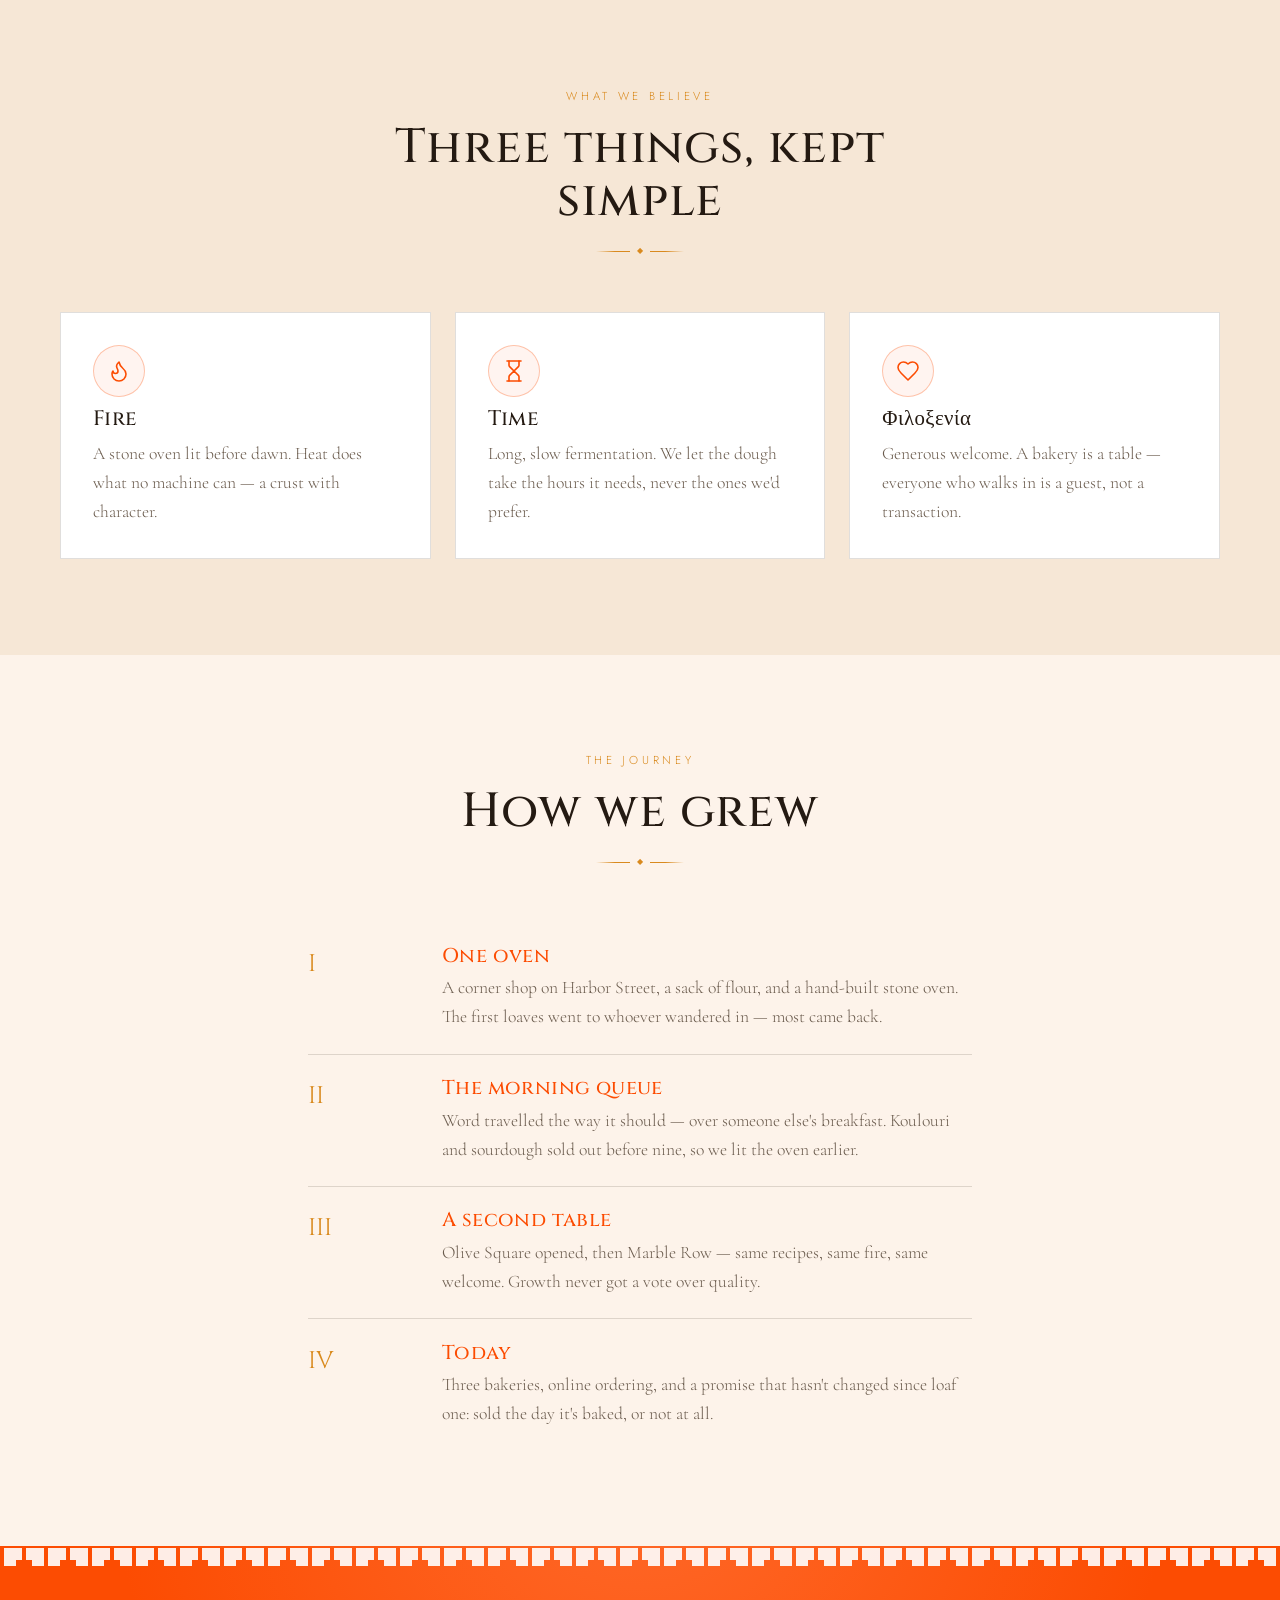
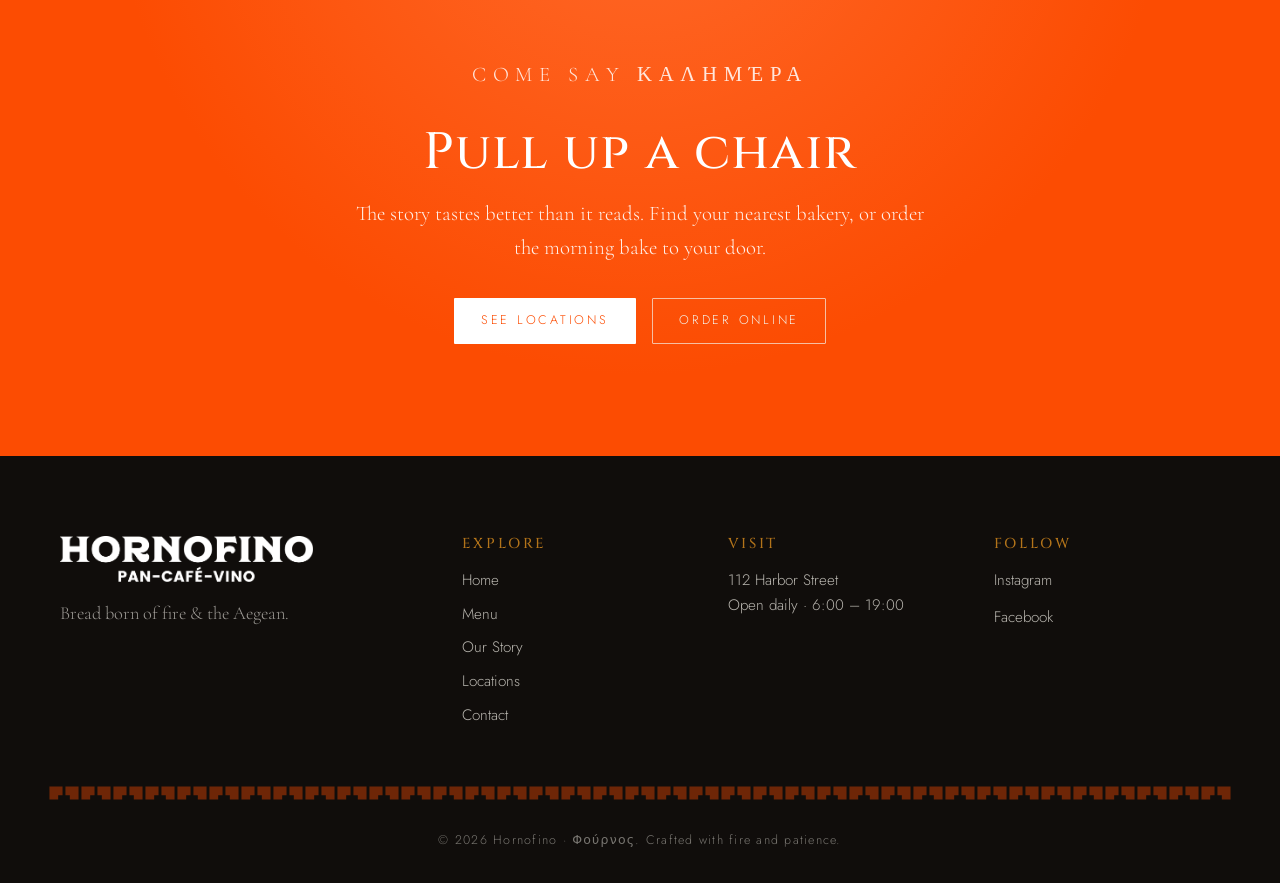
==== commit 8d8854b4: "Real menu, full-model orbit, sensory sections, Pane e Pasta - Atlas hero: full statue framed from th" ====
--- a/about.html
+++ b/about.html
@@ -22,6 +22,7 @@
       <a href="about.html" class="is-active" aria-current="page">Our Story</a>
       <a href="locations.html">Locations</a>
       <a href="contact.html">Contact</a>
+      <a href="contact.html#order" class="nav__order-mobile">Order Online</a>
     </nav>
     <a class="btn btn--ghost nav__cta" href="contact.html#order">Order Online</a>
     <a class="nav__cart" href="cart.html" aria-label="View basket">
@@ -46,16 +47,22 @@
     <div class="story__text">
       <p class="eyebrow">Since the first loaf</p>
       <h2>A table set in the old way</h2>
-      <p>
-        Hornofino began with a single stone oven and a belief that good bread
-        needs only time, fire, and honest hands. We bake the way our
-        grandparents did along the coast — slowly, patiently, and with
+      <p class="dropcap">
+        Hornofino began with a single stone oven, a sack of flour, and a
+        stubborn belief: good bread needs only time, fire, and honest hands.
+        No mixers the size of cars, no freezers full of dough — just the way
+        our grandparents baked along the coast, slowly and patiently, with
         <em>φιλοξενία</em>, the Greek art of generous welcome.
       </p>
       <p>
-        No shortcuts. No noise. Just flour, water, salt, and the warmth of the
-        oven carrying the scent of morning through the door. What leaves the
-        oven each dawn is sold that same day — never the next.
+        The first mornings were quiet. Then the smell found the street. People
+        followed it in, took a loaf home, and came back the next day with a
+        neighbor. That is still our whole marketing plan.
+      </p>
+      <p>
+        No shortcuts. No noise. Flour, water, salt, and the warmth of the oven
+        carrying the scent of morning through the door. What leaves the oven
+        each dawn is sold that same day — never the next.
       </p>
       <ul class="story__stats">
         <li><strong>18h</strong><span>Slow ferment</span></li>
@@ -65,15 +72,22 @@
     </div>
   </section>
 
+  <section class="pullquote">
+    <blockquote>
+      “Good bread needs only time, fire, and honest hands.”
+      <cite>— The rule the first oven taught us</cite>
+    </blockquote>
+  </section>
+
   <section class="values">
     <header class="section-head">
       <p class="eyebrow">What we believe</p>
       <h2>Three things, kept simple</h2>
     </header>
     <div class="values__grid">
-      <article class="value"><span class="glyph">🜂</span><h3>Fire</h3><p>A stone oven lit before dawn. Heat does what no machine can — a crust with character.</p></article>
-      <article class="value"><span class="glyph">⏳</span><h3>Time</h3><p>Long, slow fermentation. We let the dough take the hours it needs, never the ones we'd prefer.</p></article>
-      <article class="value"><span class="glyph">☍</span><h3>Φιλοξενία</h3><p>Generous welcome. A bakery is a table — everyone who walks in is a guest, not a transaction.</p></article>
+      <article class="value"><span class="glyph" aria-hidden="true"><svg viewBox="0 0 24 24" fill="none" stroke="currentColor" stroke-width="1.6" stroke-linecap="round" stroke-linejoin="round"><path d="M8.5 14.5A2.5 2.5 0 0 0 11 12c0-1.38-.5-2-1-3-1.072-2.143-.224-4.054 2-6 .5 2.5 2 4.9 4 6.5 2 1.6 3 3.5 3 5.5a7 7 0 1 1-14 0c0-1.153.433-2.294 1-3a2.5 2.5 0 0 0 2.5 2.5z"/></svg></span><h3>Fire</h3><p>A stone oven lit before dawn. Heat does what no machine can — a crust with character.</p></article>
+      <article class="value"><span class="glyph" aria-hidden="true"><svg viewBox="0 0 24 24" fill="none" stroke="currentColor" stroke-width="1.6" stroke-linecap="round" stroke-linejoin="round"><path d="M5 22h14"/><path d="M5 2h14"/><path d="M17 22v-4.172a2 2 0 0 0-.586-1.414L12 12l-4.414 4.414A2 2 0 0 0 7 17.828V22"/><path d="M7 2v4.172a2 2 0 0 0 .586 1.414L12 12l4.414-4.414A2 2 0 0 0 17 6.172V2"/></svg></span><h3>Time</h3><p>Long, slow fermentation. We let the dough take the hours it needs, never the ones we'd prefer.</p></article>
+      <article class="value"><span class="glyph" aria-hidden="true"><svg viewBox="0 0 24 24" fill="none" stroke="currentColor" stroke-width="1.6" stroke-linecap="round" stroke-linejoin="round"><path d="M19 14c1.49-1.46 3-3.21 3-5.5A5.5 5.5 0 0 0 16.5 3c-1.76 0-3 .5-4.5 2-1.5-1.5-2.74-2-4.5-2A5.5 5.5 0 0 0 2 8.5c0 2.3 1.51 4.04 3 5.5l7 7z"/></svg></span><h3>Φιλοξενία</h3><p>Generous welcome. A bakery is a table — everyone who walks in is a guest, not a transaction.</p></article>
     </div>
   </section>
 
@@ -82,10 +96,10 @@
       <p class="eyebrow">The journey</p>
       <h2>How we grew</h2>
     </header>
-    <div class="timeline__row"><div class="timeline__year">I</div><div><h3>One oven</h3><p>A corner shop on Harbor Street, a sack of flour, and a hand-built stone oven.</p></div></div>
-    <div class="timeline__row"><div class="timeline__year">II</div><div><h3>The morning queue</h3><p>Word travelled. Koulouri and sourdough sold out before nine, so we lit the oven earlier.</p></div></div>
-    <div class="timeline__row"><div class="timeline__year">III</div><div><h3>A second table</h3><p>Olive Square opened — same recipes, same fire, same welcome.</p></div></div>
-    <div class="timeline__row"><div class="timeline__year">IV</div><div><h3>Today</h3><p>Three bakeries, online ordering, and a promise that hasn't changed since loaf one.</p></div></div>
+    <div class="timeline__row"><div class="timeline__year">I</div><div><h3>One oven</h3><p>A corner shop on Harbor Street, a sack of flour, and a hand-built stone oven. The first loaves went to whoever wandered in — most came back.</p></div></div>
+    <div class="timeline__row"><div class="timeline__year">II</div><div><h3>The morning queue</h3><p>Word travelled the way it should — over someone else's breakfast. Koulouri and sourdough sold out before nine, so we lit the oven earlier.</p></div></div>
+    <div class="timeline__row"><div class="timeline__year">III</div><div><h3>A second table</h3><p>Olive Square opened, then Marble Row — same recipes, same fire, same welcome. Growth never got a vote over quality.</p></div></div>
+    <div class="timeline__row"><div class="timeline__year">IV</div><div><h3>Today</h3><p>Three bakeries, online ordering, and a promise that hasn't changed since loaf one: sold the day it's baked, or not at all.</p></div></div>
   </section>
 
   <section class="order" id="order">
@@ -93,8 +107,11 @@
     <div class="order__inner">
       <p class="eyebrow eyebrow--light">Come say καλημέρα</p>
       <h2>Pull up a chair</h2>
-      <p>Find your nearest bakery, or order the morning bake to your door.</p>
-      <a class="btn btn--solid btn--gold" href="locations.html">See Locations</a>
+      <p>The story tastes better than it reads. Find your nearest bakery, or order the morning bake to your door.</p>
+      <div class="hero__actions">
+        <a class="btn btn--solid btn--gold" href="locations.html">See Locations</a>
+        <a class="btn btn--line btn--light" href="contact.html#order">Order Online</a>
+      </div>
     </div>
   </section>
 
--- a/styles.css
+++ b/styles.css
@@ -95,7 +95,22 @@
 .meander-rule--thin  { opacity: 0.4; height: 16px; -webkit-mask-size: auto 16px; mask-size: auto 16px; }
 
 .section-head { text-align: center; max-width: 640px; margin: 0 auto 3.5rem; }
-.section-head h2 { font-size: clamp(2rem, 4vw, 3rem); }
+.section-head h2 { font-size: clamp(2rem, 4vw, 3rem); position: relative; }
+/* Gold ornamental flourish under centered headings */
+.section-head h2::after {
+  content: "◆";
+  display: flex;
+  align-items: center;
+  justify-content: center;
+  gap: 0.6rem;
+  width: 88px;
+  margin: 1.2rem auto 0;
+  font-size: 0.5rem;
+  color: var(--gold);
+  background:
+    linear-gradient(90deg, transparent, var(--gold) 55%) left center / 34px 1px no-repeat,
+    linear-gradient(90deg, var(--gold) 45%, transparent) right center / 34px 1px no-repeat;
+}
 .section-head__sub { font-family: var(--serif-body); font-size: 1.25rem; color: var(--muted); margin-top: 0.8rem; }
 
 /* ---- Navigation ----------------------------------------- */
@@ -333,7 +348,7 @@
 .form label { display: block; font-size: 0.74rem; letter-spacing: 0.16em; text-transform: uppercase; color: var(--aegean); margin: 1.1rem 0 0.4rem; }
 .form label:first-child { margin-top: 0; }
 .form input, .form select, .form textarea {
-  width: 100%; font-family: var(--sans); font-size: 0.95rem; color: var(--ink);
+  width: 100%; font-family: var(--sans); font-size: 1rem; color: var(--ink);
   padding: 0.8em 0.9em; border: 1px solid var(--line); background: var(--surface-2);
   border-radius: 1px; transition: border-color 0.3s var(--ease);
 }
@@ -347,7 +362,11 @@
 @media (max-width: 760px) {
   .contact { grid-template-columns: 1fr; }
   .timeline__row { grid-template-columns: 70px 1fr; gap: 1rem; }
-  .menu-item__desc { display: none; }
+  /* keep the appetite copy on mobile — wrap it under the name instead of hiding it */
+  .menu-item { flex-wrap: wrap; row-gap: 0.1rem; }
+  .menu-item__name { flex: 1 1 auto; }
+  .menu-item__dots { display: none; }
+  .menu-item__desc { flex-basis: 100%; order: 5; font-size: 1.02rem; }
 }
 
 /* ---- Reveal on scroll ----------------------------------- */
@@ -451,3 +470,624 @@
   .cart-row { grid-template-columns: 1fr auto auto; }
   .cart-row__line { grid-column: 2 / 4; text-align: left; }
 }
+
+/* ============================================================
+   Atlas globe scroll journey (home page)
+   ============================================================ */
+.atlas {
+  position: relative;
+  height: 560vh;                     /* scroll runway for one full orbit */
+  margin-top: -76px;                 /* run full-bleed up behind the sticky nav */
+  background:
+    radial-gradient(120% 60% at 50% 106%, rgba(252, 76, 2, 0.22), transparent 60%),
+    radial-gradient(100% 90% at 50% 0%, #0b0d12 0%, #070809 46%, #030405 100%);
+}
+.atlas__sticky {
+  position: sticky; top: 0; height: 100vh; height: 100dvh;
+  overflow: hidden;
+}
+#atlasCanvas { position: absolute; inset: 0; width: 100%; height: 100%; display: block; z-index: 1; }
+
+/* shooting stars streak across the night (SVG overlay, above the 3D sky) */
+.shooting-stars {
+  position: absolute; inset: 0; width: 100%; height: 100%; z-index: 2;
+  pointer-events: none; transition: opacity 0.6s ease;
+}
+
+/* hero copy over the 3D scene — fades out as the orbit begins */
+.atlas__hero {
+  position: absolute; left: 0; right: 0; top: clamp(4rem, 12vh, 8rem); z-index: 3;
+  text-align: center; padding: 0 1.5rem; pointer-events: none;
+  transition: opacity 0.2s linear;
+}
+.atlas__hero .hero__actions { pointer-events: auto; margin-top: 2rem; }
+.atlas__title {
+  color: #f5efe6; font-size: clamp(2.4rem, 7vw, 4.8rem); letter-spacing: 0.03em;
+  text-shadow: 0 6px 40px rgba(0, 0, 0, 0.55);
+}
+.atlas__title em { color: var(--aegean); font-weight: 400; letter-spacing: 0; }
+.atlas__sub {
+  font-family: var(--serif-body); font-size: clamp(1.1rem, 2.4vw, 1.4rem);
+  color: rgba(245, 239, 230, 0.85); max-width: 520px; margin: 1.4rem auto 0;
+}
+.btn--light { border-color: rgba(245, 239, 230, 0.7); color: #f5efe6; }
+.btn--light:hover { background: var(--aegean); border-color: var(--aegean); color: #fff; }
+
+.atlas__overlay {
+  position: absolute; left: 0; right: 0; bottom: clamp(1.5rem, 5vh, 3.5rem); z-index: 3;
+  text-align: center; pointer-events: none; padding: 0 1.5rem;
+}
+
+/* transparent nav over the night hero — the top blends into the sky */
+.nav--clear {
+  background: transparent !important;
+  border-bottom-color: transparent !important;
+  -webkit-backdrop-filter: none !important; backdrop-filter: none !important;
+}
+.nav--clear .nav__links a,
+.nav--clear .nav__cart { color: #f5efe6; }
+.nav--clear .nav__links a::after { background: var(--gold-soft); }
+.nav--clear .nav__links a.is-active { color: var(--gold-soft); }
+.nav--clear .nav__burger span { background: #f5efe6; }
+.nav--clear .nav__cta.btn--ghost { border-color: rgba(245, 239, 230, 0.55); color: #f5efe6; }
+.nav--clear .nav__cta.btn--ghost:hover { border-color: #f5efe6; color: #fff; }
+.atlas__overlay .eyebrow { margin-bottom: 0.5rem; }
+.atlas__overlay h2 {
+  color: #f5efe6; font-size: clamp(1.4rem, 3.4vw, 2.4rem); letter-spacing: 0.04em;
+  text-shadow: 0 4px 30px rgba(0, 0, 0, 0.6);
+  transition: opacity 0.3s var(--ease);
+}
+.atlas__hint {
+  font-family: var(--serif-body); font-size: 1.05rem; color: rgba(245, 239, 230, 0.65);
+  margin-top: 0.6rem; transition: opacity 0.5s var(--ease);
+}
+@media (max-width: 820px) { .atlas { height: 440vh; } }
+@media (prefers-reduced-motion: reduce) {
+  .atlas { height: 100vh; }          /* no pin runway; static frame */
+}
+
+/* ============================================================
+   3D arrow journey (retired on-page; journey.js kept in repo)
+   ============================================================ */
+#journeyCanvas {
+  position: fixed; inset: 0; width: 100%; height: 100%;
+  pointer-events: none;        /* page stays fully interactive */
+  z-index: 40;                 /* over content, under the nav (50) */
+}
+#statueAnchor {
+  /* invisible measuring stage the 3D statue is anchored to */
+  position: absolute; right: clamp(-30px, -2vw, 0px); bottom: -14px;
+  width: 230px; height: 400px; pointer-events: none;
+}
+.journey-cta { display: inline-flex; align-items: center; gap: 0.5em; }
+.journey-cta svg { display: block; }
+
+/* waypoint flash as the arrow passes */
+.wp-hit {
+  box-shadow: 0 0 0 2px var(--aegean), 0 18px 44px rgba(252, 76, 2, 0.30) !important;
+  transform: translateY(-6px) scale(1.02);
+  transition: transform 0.3s var(--ease), box-shadow 0.3s var(--ease);
+}
+.order__inner.wp-hit, .footer__brand.wp-hit {
+  box-shadow: 0 0 0 2px rgba(255, 255, 255, 0.85), 0 18px 44px rgba(0, 0, 0, 0.25) !important;
+}
+
+/* floating label chip shown at each waypoint hit */
+.journey-chip {
+  position: fixed; z-index: 55; transform: translate(-50%, -100%) scale(0.85);
+  background: var(--aegean); color: #fff;
+  font-family: var(--sans); font-size: 0.72rem; letter-spacing: 0.14em; text-transform: uppercase;
+  padding: 0.45em 1em; border-radius: 2px; white-space: nowrap;
+  opacity: 0; transition: opacity 0.3s var(--ease), transform 0.3s var(--ease);
+  pointer-events: none;
+  box-shadow: 0 10px 26px rgba(252, 76, 2, 0.35);
+}
+.journey-chip.show { opacity: 1; transform: translate(-50%, -130%) scale(1); }
+
+@media (max-width: 820px) {
+  #statueAnchor { width: 150px; height: 260px; right: -6px; bottom: -8px; }
+}
+@media (prefers-reduced-motion: reduce) {
+  #journeyCanvas, .journey-cta { display: none; }
+}
+
+/* ============================================================
+   Cinematic scroll-scrub hero — "Atlas awakens" (home)
+   A muted portrait video of the in-store Atlas statue, scrubbed
+   by scroll: down = plays forward, up = plays in reverse.
+   Replaces the old WebGL orbit hero.
+   ============================================================ */
+.cinema {
+  position: relative;
+  height: 340vh;                       /* scroll runway for the scrub */
+  margin-top: -76px;                   /* run full-bleed up behind the sticky nav */
+  background: #000;
+}
+/* push the hero copy below the overlaid nav so it stays clear */
+.cinema__content { padding-top: 76px; }
+.cinema__pin {
+  position: sticky; top: 0;
+  height: 100vh; height: 100dvh;
+  overflow: hidden;
+}
+.cinema__stage { position: absolute; inset: 0; z-index: 1; }
+.cinema__video {
+  position: absolute; inset: 0;
+  width: 100%; height: 100%;
+  object-fit: contain;                 /* show the WHOLE statue; void fills the rest */
+  object-position: center;
+  background: #000;                    /* letterbox blends into the black void */
+}
+/* animated film grain */
+.cinema__grain {
+  position: absolute; inset: 0; z-index: 2; pointer-events: none;
+  opacity: 0.09; mix-blend-mode: overlay;
+  background-image: url("data:image/svg+xml,%3Csvg xmlns='http://www.w3.org/2000/svg' width='140' height='140'%3E%3Cfilter id='n'%3E%3CfeTurbulence type='fractalNoise' baseFrequency='0.9' numOctaves='2' stitchTiles='stitch'/%3E%3C/filter%3E%3Crect width='100%25' height='100%25' filter='url(%23n)'/%3E%3C/svg%3E");
+  background-size: 200px 200px;
+  animation: grainShift 0.6s steps(3) infinite;
+}
+@keyframes grainShift {
+  0%,100% { background-position: 0 0; }
+  33% { background-position: -28px 14px; }
+  66% { background-position: 18px -22px; }
+}
+/* readability scrim + warm brand glow */
+.cinema__scrim {
+  position: absolute; inset: 0; z-index: 2; pointer-events: none;
+  background:
+    linear-gradient(180deg, rgba(7,9,15,0.55) 0%, rgba(7,9,15,0) 26%),
+    linear-gradient(0deg,   rgba(7,9,15,0.78) 0%, rgba(7,9,15,0) 42%),
+    radial-gradient(70% 46% at 50% 46%, rgba(7,9,15,0.5), transparent 76%),
+    radial-gradient(125% 78% at 50% 44%, transparent 42%, rgba(7,9,15,0.6) 100%);
+}
+.cinema__glow {
+  position: absolute; inset: 0; z-index: 2; pointer-events: none;
+  background: radial-gradient(58% 42% at 50% 90%, rgba(252,76,2,0.30), transparent 72%);
+  mix-blend-mode: screen;
+}
+.cinema__content {
+  position: relative; z-index: 3;
+  width: 100%; height: 100%;
+  display: flex; flex-direction: column; align-items: center; justify-content: center;
+  text-align: center; padding: 0 1.5rem; pointer-events: none;
+}
+.cinema__content .hero__actions { pointer-events: auto; margin-top: 2rem; justify-content: center; display: flex; gap: 1rem; flex-wrap: wrap; }
+.cinema__hero { max-width: 800px; will-change: transform, opacity; transition: opacity 0.12s linear; }
+.eyebrow--ember { color: #ffc296; text-shadow: 0 2px 18px rgba(0,0,0,0.55); }
+.cinema__title {
+  color: #f7f1e8; font-size: clamp(2.6rem, 8vw, 5.4rem); letter-spacing: 0.03em;
+  text-shadow: 0 8px 48px rgba(0,0,0,0.6);
+}
+.cinema__title em { color: var(--aegean); font-family: var(--serif-body); font-style: italic; letter-spacing: 0; }
+.cinema__sub {
+  font-family: var(--serif-body); font-size: clamp(1.12rem, 2.4vw, 1.5rem);
+  color: rgba(247,241,232,0.92); max-width: 540px; margin: 1.6rem auto 0;
+  text-shadow: 0 2px 24px rgba(0,0,0,0.6);
+}
+.cinema__caption {
+  position: absolute; left: 0; right: 0; bottom: clamp(4.5rem, 12vh, 7rem);
+  text-align: center; opacity: 0; transition: opacity 0.45s var(--ease);
+}
+.cinema__caption span {
+  font-family: var(--sans); font-size: 0.7rem; letter-spacing: 0.34em; text-transform: uppercase;
+  color: rgba(247,241,232,0.8);
+  padding: 0.55em 1.3em; border: 1px solid rgba(247,241,232,0.28); border-radius: 2px;
+  -webkit-backdrop-filter: blur(5px); backdrop-filter: blur(5px);
+}
+.cinema__cue {
+  position: absolute; left: 0; right: 0; bottom: clamp(1.4rem, 4vh, 2.4rem);
+  display: flex; flex-direction: column; align-items: center; gap: 0.7rem;
+  color: rgba(247,241,232,0.68);
+  font-family: var(--sans); font-size: 0.68rem; letter-spacing: 0.26em; text-transform: uppercase;
+  transition: opacity 0.4s var(--ease);
+}
+.cinema__cue-line { width: 1px; height: 44px; background: linear-gradient(rgba(247,241,232,0.45), transparent); position: relative; overflow: hidden; }
+.cinema__cue-line i { position: absolute; top: -45%; left: 0; width: 100%; height: 45%; background: var(--gold); animation: cueRun 1.9s var(--ease) infinite; }
+@keyframes cueRun { 0% { top: -45%; } 100% { top: 125%; } }
+.cinema__progress { position: absolute; left: 0; right: 0; bottom: 0; height: 3px; background: rgba(247,241,232,0.12); z-index: 4; }
+.cinema__progress span { display: block; height: 100%; width: 0; background: linear-gradient(90deg, var(--gold), var(--aegean)); box-shadow: 0 0 14px rgba(252,76,2,0.6); }
+@media (max-width: 820px) { .cinema { height: 280vh; } }
+@media (prefers-reduced-motion: reduce) {
+  .cinema { height: 100vh; }
+  .cinema__cue, .cinema__grain { display: none; }
+}
+
+/* ---- Custom cursor glow (fine pointers only) ------------- */
+.cursor-glow {
+  position: fixed; top: 0; left: 0; z-index: 60; pointer-events: none;
+  width: 26px; height: 26px; margin: -13px 0 0 -13px; border-radius: 50%;
+  background: radial-gradient(circle, rgba(252,76,2,0.55), rgba(252,76,2,0) 70%);
+  mix-blend-mode: screen; opacity: 0;
+  transition: opacity 0.3s ease, width 0.25s var(--ease), height 0.25s var(--ease);
+}
+.cursor-glow.is-on { opacity: 1; }
+.cursor-glow.is-hot { width: 62px; height: 62px; }
+@media (hover: none), (prefers-reduced-motion: reduce) { .cursor-glow { display: none; } }
+
+/* ---- Top scroll-progress bar ---------------------------- */
+.scroll-progress {
+  position: fixed; top: 0; left: 0; height: 2px; width: 0; z-index: 55;
+  background: linear-gradient(90deg, var(--gold), var(--aegean));
+  box-shadow: 0 0 10px rgba(252,76,2,0.5); pointer-events: none;
+}
+
+/* ---- Menu card 3D tilt ---------------------------------- */
+.menu__grid .card { transform-style: preserve-3d; }
+.menu__grid .card .card__body,
+.menu__grid .card .card__media { transform: translateZ(0.01px); }
+
+/* ============================================================
+   Menu Journey — a stone globe presents each item at a waypoint
+   ============================================================ */
+.mjourney { position: relative; height: 520vh; background: #050608; }
+.mjourney__pin {
+  position: sticky; top: 0; height: 100vh; height: 100dvh; overflow: hidden;
+  background:
+    radial-gradient(120% 70% at 50% 110%, rgba(252, 76, 2, 0.16), transparent 60%),
+    radial-gradient(95% 95% at 50% -5%, #0c0e13 0%, #050608 62%);
+}
+.mjourney__eyebrow {
+  position: absolute; top: clamp(1.4rem, 5vh, 3rem); left: 0; right: 0; z-index: 3;
+  text-align: center; font-family: var(--sans); font-size: 0.72rem;
+  letter-spacing: 0.34em; text-transform: uppercase; color: var(--gold);
+}
+
+/* rotating stone globe motif */
+.mj-globe {
+  position: absolute; left: 50%; top: 34%; transform: translate(-50%, -50%);
+  width: clamp(200px, 27vw, 360px); aspect-ratio: 1; border-radius: 50%;
+  z-index: 2; background: transparent;
+  filter: drop-shadow(0 42px 70px rgba(0,0,0,0.55));
+}
+.mj-globe::after {   /* soft ember halo behind the 3D sphere */
+  content: ""; position: absolute; inset: -14%; border-radius: 50%; z-index: -1;
+  background: radial-gradient(circle, rgba(252,76,2,0.16), transparent 62%);
+}
+.mj-globe__canvas { position: absolute; inset: 0; width: 100% !important; height: 100% !important; display: block; }
+.mj-globe__tex {
+  position: absolute; inset: -4%;
+  background-color: #8f8778;
+  background-image:
+    radial-gradient(closest-side at 30% 42%, rgba(58,53,45,0.85), transparent 62%),
+    radial-gradient(closest-side at 72% 64%, rgba(66,60,50,0.75), transparent 58%),
+    radial-gradient(closest-side at 52% 84%, rgba(52,47,39,0.7), transparent 60%),
+    radial-gradient(closest-side at 14% 74%, rgba(70,64,54,0.6), transparent 55%);
+  background-repeat: repeat;
+  background-size: 52% 52%, 44% 44%, 60% 60%, 40% 40%;
+  animation: mjSpin 36s linear infinite;
+}
+@keyframes mjSpin { to { background-position: 360px 0, -320px 0, 280px 0, -220px 0; } }
+.mj-globe__shade {
+  position: absolute; inset: 0; border-radius: 50%;
+  background:
+    radial-gradient(circle at 33% 28%, rgba(255,214,168,0.55) 0%, transparent 40%),
+    radial-gradient(circle at 66% 72%, rgba(0,0,0,0.5) 0%, transparent 62%),
+    radial-gradient(circle at 50% 50%, transparent 56%, rgba(0,0,0,0.62) 100%);
+}
+.mj-globe--present { animation: mjPresent 0.8s var(--ease); }
+@keyframes mjPresent {
+  40% { filter: drop-shadow(0 42px 70px rgba(0,0,0,0.55)) drop-shadow(0 0 40px rgba(252,76,2,0.5)); }
+}
+
+/* presented item cards (one visible at a time; JS drives opacity/slide) */
+.mj-cards {
+  position: absolute; left: 0; right: 0; bottom: clamp(3.2rem, 9vh, 6rem);
+  height: clamp(230px, 34vh, 330px); z-index: 3;
+}
+.mj-item {
+  position: absolute; inset: 0; opacity: 0; will-change: opacity, transform;
+  display: flex; align-items: center; justify-content: center;
+  gap: clamp(1.2rem, 3vw, 2.6rem); padding: 0 1.5rem; text-align: left;
+}
+.mj-item__media {
+  flex: 0 0 auto; width: clamp(150px, 20vw, 250px); aspect-ratio: 4 / 3;
+  border: 1px solid rgba(247,241,232,0.16); border-radius: 3px; overflow: hidden;
+  box-shadow: 0 26px 60px rgba(0,0,0,0.5);
+}
+.mj-item__media img { width: 100%; height: 100%; object-fit: cover; display: block; }
+.mj-item__body { max-width: 390px; }
+.mj-item__no { font-family: var(--serif-display); font-size: 0.9rem; letter-spacing: 0.3em; color: var(--gold); }
+.mj-item__body h3 { font-size: clamp(1.8rem, 4vw, 2.9rem); color: #f7f1e8; margin: 0.25rem 0 0.55rem; line-height: 1.05; }
+.mj-item__body p { font-family: var(--serif-body); font-size: clamp(1.05rem, 2vw, 1.28rem); color: rgba(247,241,232,0.82); line-height: 1.45; }
+.mj-item__price { display: inline-block; margin-top: 1rem; font-size: 0.74rem; letter-spacing: 0.2em; text-transform: uppercase; color: var(--gold); }
+
+/* waypoint rail */
+.mj-rail {
+  position: absolute; right: clamp(1rem, 3vw, 2.2rem); top: 50%; transform: translateY(-50%);
+  display: flex; flex-direction: column; gap: 0.9rem; z-index: 4;
+}
+.mj-rail__dot {
+  width: 11px; height: 11px; padding: 0; border-radius: 50%; cursor: pointer;
+  border: 1px solid rgba(247,241,232,0.45); background: transparent; position: relative;
+  transition: transform 0.3s var(--ease), background 0.3s var(--ease), box-shadow 0.3s var(--ease);
+}
+.mj-rail__dot.is-on { background: var(--aegean); border-color: var(--aegean); transform: scale(1.35); box-shadow: 0 0 12px rgba(252,76,2,0.6); }
+.mj-rail__dot::after {
+  content: attr(data-label); position: absolute; right: 22px; top: 50%; transform: translateY(-50%);
+  white-space: nowrap; font-family: var(--sans); font-size: 0.62rem; letter-spacing: 0.16em;
+  text-transform: uppercase; color: rgba(247,241,232,0.8); opacity: 0;
+  transition: opacity 0.25s var(--ease); pointer-events: none;
+}
+.mj-rail__dot:hover::after, .mj-rail__dot.is-on::after { opacity: 1; }
+.mjourney__cta { position: absolute; left: 50%; bottom: clamp(1rem, 3vh, 1.8rem); transform: translateX(-50%); z-index: 4; }
+
+@media (max-width: 700px) {
+  .mjourney { height: 460vh; }
+  .mj-globe { top: 26%; }
+  .mj-item { flex-direction: column; gap: 1rem; text-align: center; }
+  .mj-item__body { max-width: 88vw; }
+  .mj-rail { right: 0.8rem; }
+  .mj-rail__dot::after { display: none; }
+}
+@media (prefers-reduced-motion: reduce) {
+  .mjourney { height: auto; }
+  .mjourney__pin { position: static; height: auto; padding: clamp(3rem, 8vw, 6rem) 1.2rem; }
+  .mj-globe { position: relative; left: auto; top: auto; transform: none; margin: 0 auto 2.5rem; }
+  .mj-cards { position: static; height: auto; }
+  .mj-item { position: static; inset: auto; opacity: 1 !important; transform: none !important; margin-bottom: 2.5rem; }
+  .mj-rail, .mjourney__cta { position: static; transform: none; flex-direction: row; justify-content: center; margin-top: 1.5rem; }
+}
+
+/* ============================================================
+   Conversion & premium-polish layer (2026-07 redesign pass)
+   ============================================================ */
+
+/* Keyboard focus + touch behaviour */
+a:focus-visible, button:focus-visible, summary:focus-visible,
+input:focus-visible, select:focus-visible, textarea:focus-visible {
+  outline: 2px solid var(--gold); outline-offset: 3px;
+}
+.btn, button, summary { touch-action: manipulation; }
+
+/* Hero trust microcopy under the CTAs */
+.hero__trust {
+  font-family: var(--sans); font-size: 0.7rem; letter-spacing: 0.24em;
+  text-transform: uppercase; color: rgba(245, 239, 230, 0.66); margin-top: 1.5rem;
+}
+.atlas__title { font-weight: 600; }
+
+/* Order-CTA reassurance line */
+.order__trust {
+  font-family: var(--sans); font-size: 0.7rem; letter-spacing: 0.24em;
+  text-transform: uppercase; color: rgba(255,255,255,0.75); margin-top: 1.4rem;
+}
+
+/* Value-card icon medallions (SVG, no emoji) + hover lift */
+.value .glyph {
+  display: inline-grid; place-items: center; width: 52px; height: 52px;
+  border: 1px solid rgba(252, 76, 2, 0.3); border-radius: 50%;
+  color: var(--aegean); background: rgba(252, 76, 2, 0.06);
+}
+.value .glyph svg { width: 24px; height: 24px; display: block; }
+.value { transition: transform 0.35s var(--ease), box-shadow 0.35s var(--ease), border-color 0.35s var(--ease); }
+.value:hover { transform: translateY(-4px); border-color: rgba(252, 76, 2, 0.4); box-shadow: 0 16px 36px rgba(40, 25, 12, 0.10); }
+
+/* FAQ accordion */
+.faq { max-width: 760px; margin: 0 auto; padding: clamp(3.5rem, 8vw, 6rem) clamp(1.2rem, 4vw, 3rem); }
+.faq__item { background: var(--surface); border: 1px solid var(--line); margin-bottom: 0.8rem; transition: border-color 0.3s var(--ease); }
+.faq__item[open] { border-color: rgba(252, 76, 2, 0.45); }
+.faq__item summary {
+  list-style: none; cursor: pointer; display: flex; justify-content: space-between;
+  align-items: center; gap: 1rem; padding: 1.05rem 1.4rem;
+  font-family: var(--serif-display); font-size: 1.05rem; line-height: 1.35;
+}
+.faq__item summary::-webkit-details-marker { display: none; }
+.faq__item summary::after {
+  content: "+"; flex: 0 0 auto; font-family: var(--sans); font-size: 1.35rem;
+  color: var(--aegean); line-height: 1; transition: transform 0.3s var(--ease);
+}
+.faq__item[open] summary::after { transform: rotate(45deg); }
+.faq__item p { font-family: var(--serif-body); font-size: 1.14rem; color: var(--muted); padding: 0 1.4rem 1.2rem; }
+.faq__cta { text-align: center; margin-top: 2.4rem; }
+
+/* Signature spotlight (menu page) */
+.signature { max-width: 900px; margin: 0 auto; padding: clamp(2.4rem, 5vw, 3.4rem) clamp(1.2rem, 4vw, 3rem) 0; }
+.signature__inner {
+  position: relative; text-align: center; background: var(--surface);
+  border: 1px solid rgba(252, 76, 2, 0.35); padding: clamp(2.2rem, 5vw, 3.2rem) clamp(1.4rem, 4vw, 3rem);
+}
+.signature__inner::before, .signature__inner::after {
+  content: ""; position: absolute; width: 30px; height: 30px; border: 2px solid var(--gold);
+}
+.signature__inner::before { top: -7px; left: 10px; border-right: 0; border-bottom: 0; }
+.signature__inner::after { bottom: -7px; right: 10px; border-left: 0; border-top: 0; }
+.signature__badge {
+  position: absolute; top: 0; left: 50%; transform: translate(-50%, -50%);
+  font-family: var(--sans); font-size: 0.66rem; letter-spacing: 0.3em; text-transform: uppercase;
+  color: #fff; background: var(--aegean); padding: 0.55em 1.4em; white-space: nowrap;
+}
+.signature__inner h2 { font-size: clamp(1.9rem, 4.5vw, 2.8rem); }
+.signature__photo { max-width: 440px; margin: 0.4rem auto 1.5rem; border: 1px solid var(--line); overflow: hidden; }
+.signature__photo img { width: 100%; height: clamp(180px, 30vw, 260px); object-fit: cover; display: block; }
+.signature__inner > p { font-family: var(--serif-body); font-size: 1.25rem; color: var(--muted); max-width: 540px; margin: 0.9rem auto 1.6rem; }
+.signature__row { display: flex; gap: 1.4rem; align-items: center; justify-content: center; flex-wrap: wrap; }
+.signature__price { font-size: 0.78rem; letter-spacing: 0.22em; text-transform: uppercase; color: var(--gold); }
+.signature__row .btn { border: 0; }
+
+/* Menu category jump chips */
+.menu-jump {
+  position: sticky; top: 64px; z-index: 30;
+  display: flex; gap: 0.6rem; flex-wrap: wrap; justify-content: center;
+  padding: 0.85rem clamp(1.2rem, 4vw, 3rem);
+  background: rgba(253, 243, 234, 0.92);
+  -webkit-backdrop-filter: blur(10px); backdrop-filter: blur(10px);
+  border-bottom: 1px solid var(--line);
+}
+.menu-jump a {
+  text-decoration: none; font-family: var(--sans); font-size: 0.7rem; letter-spacing: 0.18em;
+  text-transform: uppercase; color: var(--ink); border: 1px solid var(--line);
+  padding: 0.55em 1.15em; border-radius: 999px; transition: all 0.3s var(--ease);
+}
+.menu-jump a:hover { border-color: var(--aegean); color: var(--aegean); }
+@media (max-width: 480px) { .menu-jump { top: 58px; } }
+.menu-section { scroll-margin-top: 130px; }
+
+/* Category intro line */
+.menu-section__intro { font-family: var(--serif-body); font-style: italic; font-size: 1.15rem; color: var(--muted); margin: -0.7rem 0 1.3rem; }
+
+/* Pull quote band (about) */
+.pullquote { background: var(--marble-2); padding: clamp(3rem, 7vw, 5rem) 1.5rem; text-align: center; }
+.pullquote blockquote {
+  font-family: var(--serif-body); font-style: italic; font-size: clamp(1.5rem, 3.5vw, 2.2rem);
+  color: var(--ink); max-width: 720px; margin: 0 auto; line-height: 1.4;
+}
+.pullquote cite {
+  display: block; margin-top: 1.3rem; font-family: var(--sans); font-style: normal;
+  font-size: 0.72rem; letter-spacing: 0.24em; text-transform: uppercase; color: var(--gold);
+}
+
+/* Editorial drop cap for the story lead */
+.dropcap::first-letter {
+  font-family: var(--serif-display); font-size: 3.1em; color: var(--aegean);
+  float: left; line-height: 0.85; padding: 0.05em 0.12em 0 0;
+}
+
+/* Mobile: Order CTA inside the burger menu (primary action was unreachable) */
+.nav__links .nav__order-mobile { display: none; }
+@media (max-width: 820px) {
+  .nav.open .nav__links a.nav__order-mobile {
+    display: block; text-align: center; background: var(--aegean); color: #fff;
+    padding: 0.95em 1.5em; letter-spacing: 0.22em; margin-top: 0.5rem;
+  }
+  .nav__links a.nav__order-mobile::after { display: none; }
+}
+
+/* Comfortable touch targets for add-to-basket on coarse pointers / small screens */
+@media (hover: none) and (pointer: coarse), (max-width: 760px) {
+  .menu-item__add { width: 44px; height: 44px; }
+}
+
+/* ============================================================
+   The feeling — pinned sensory sequence ("Why we bake")
+   Scroll drives which line is lit; ember sparks float behind.
+   ============================================================ */
+.senses { position: relative; height: 340vh; background: #0c0805; }
+.senses__pin {
+  position: sticky; top: 0; height: 100vh; height: 100dvh; overflow: hidden;
+  display: flex; flex-direction: column; align-items: center; justify-content: center;
+  text-align: center; padding: 0 1.5rem;
+  background:
+    radial-gradient(90% 60% at 50% 108%, rgba(252, 76, 2, 0.28), transparent 62%),
+    radial-gradient(120% 100% at 50% -10%, #17100a 0%, #0c0805 55%);
+}
+.senses__eyebrow {
+  position: absolute; top: clamp(1.6rem, 6vh, 3.2rem); left: 0; right: 0;
+  font-family: var(--sans); font-size: 0.72rem; letter-spacing: 0.34em;
+  text-transform: uppercase; color: var(--gold);
+}
+.senses__stage { position: relative; width: 100%; max-width: 900px; min-height: 40vh; display: grid; place-items: center; }
+.senses__line {
+  grid-area: 1 / 1;
+  font-family: var(--serif-body); font-size: clamp(1.9rem, 5.4vw, 3.6rem); line-height: 1.25;
+  color: #f7f1e8; opacity: 0; transform: translateY(34px) scale(0.985);
+  transition: opacity 0.7s var(--ease), transform 0.7s var(--ease);
+  text-shadow: 0 6px 40px rgba(0,0,0,0.55); pointer-events: none;
+}
+.senses__line em { font-style: italic; color: #ff8a4d; }
+.senses__line.is-lit { opacity: 1; transform: none; }
+.senses__line.was-lit { opacity: 0; transform: translateY(-34px) scale(0.985); }
+.senses__cta { position: absolute; bottom: clamp(1.8rem, 7vh, 4rem); left: 0; right: 0; }
+/* drifting embers (pure CSS, cheap) */
+.senses__embers { position: absolute; inset: 0; pointer-events: none; }
+.senses__embers i {
+  position: absolute; bottom: -12px; width: 5px; height: 5px; border-radius: 50%;
+  background: radial-gradient(circle, #ffb066, rgba(252,76,2,0.5) 60%, transparent 70%);
+  opacity: 0; animation: emberRise 9s linear infinite;
+}
+.senses__embers i:nth-child(1) { left: 8%;  animation-delay: 0s;   animation-duration: 10s; }
+.senses__embers i:nth-child(2) { left: 22%; animation-delay: 2.2s; animation-duration: 8s; }
+.senses__embers i:nth-child(3) { left: 34%; animation-delay: 5s;   animation-duration: 11s; }
+.senses__embers i:nth-child(4) { left: 48%; animation-delay: 1.4s; animation-duration: 9s; }
+.senses__embers i:nth-child(5) { left: 61%; animation-delay: 3.8s; animation-duration: 10.5s; }
+.senses__embers i:nth-child(6) { left: 72%; animation-delay: 0.8s; animation-duration: 8.5s; }
+.senses__embers i:nth-child(7) { left: 84%; animation-delay: 4.6s; animation-duration: 9.5s; }
+.senses__embers i:nth-child(8) { left: 93%; animation-delay: 2.8s; animation-duration: 11.5s; }
+@keyframes emberRise {
+  0%   { transform: translateY(0) translateX(0) scale(1);       opacity: 0; }
+  8%   { opacity: 0.9; }
+  60%  { opacity: 0.5; }
+  100% { transform: translateY(-105vh) translateX(4vw) scale(0.4); opacity: 0; }
+}
+@media (prefers-reduced-motion: reduce) {
+  .senses { height: auto; }
+  .senses__pin { position: static; height: auto; padding: clamp(3rem, 8vw, 6rem) 1.5rem; gap: 1.6rem; }
+  .senses__stage { min-height: 0; display: block; }
+  .senses__line { opacity: 1; transform: none; position: static; margin-bottom: 1.4rem; }
+  .senses__eyebrow, .senses__cta { position: static; }
+  .senses__embers { display: none; }
+}
+
+/* ============================================================
+   The ritual — four acts, expanding photo panels
+   ============================================================ */
+.ritual { padding: clamp(3.5rem, 8vw, 6.5rem) clamp(1.2rem, 4vw, 3rem); max-width: 1280px; margin: 0 auto; }
+.ritual__row { display: flex; gap: 0.8rem; height: clamp(380px, 56vh, 520px); }
+.ritual__act {
+  position: relative; flex: 1; overflow: hidden; cursor: pointer;
+  border: 1px solid var(--line); border-radius: 3px;
+  background-image: var(--act-img); background-size: cover; background-position: center;
+  transition: flex 0.65s var(--ease);
+  display: flex; align-items: flex-end;
+}
+.ritual__act:hover, .ritual__act:focus-visible { flex: 2.6; }
+.ritual__veil {
+  position: absolute; inset: 0;
+  background: linear-gradient(180deg, rgba(16,10,6,0.18) 0%, rgba(16,10,6,0.82) 78%);
+  transition: background 0.5s var(--ease);
+}
+.ritual__body { position: relative; z-index: 1; padding: 1.6rem 1.5rem 1.7rem; color: #f7f1e8; width: 100%; }
+.ritual__no { font-family: var(--serif-display); font-size: 1rem; letter-spacing: 0.3em; color: var(--gold); }
+.ritual__body h3 { font-size: clamp(1.25rem, 2.4vw, 1.7rem); margin: 0.3rem 0 0.5rem; color: #f7f1e8; white-space: nowrap; }
+.ritual__body p {
+  font-family: var(--serif-body); font-size: 1.08rem; line-height: 1.5; color: rgba(247,241,232,0.9);
+  max-width: 34ch; max-height: 0; opacity: 0; overflow: hidden;
+  transition: max-height 0.65s var(--ease), opacity 0.5s var(--ease) 0.12s;
+}
+.ritual__act:hover .ritual__body p, .ritual__act:focus-visible .ritual__body p { max-height: 12em; opacity: 1; }
+@media (max-width: 760px) {
+  .ritual__row { flex-direction: column; height: auto; }
+  .ritual__act { min-height: 200px; }
+  .ritual__body p { max-height: none; opacity: 1; }
+}
+@media (prefers-reduced-motion: reduce) {
+  .ritual__act, .ritual__body p { transition: none; }
+  .ritual__body p { max-height: none; opacity: 1; }
+}
+
+/* ============================================================
+   Pane e Pasta — fine-dining section
+   ============================================================ */
+.pane {
+  display: grid; grid-template-columns: 1fr 1.1fr; align-items: stretch;
+  background: #100d0b; color: #f4ede2; overflow: hidden;
+}
+.pane__media { position: relative; min-height: 420px; }
+.pane__media img { width: 100%; height: 100%; object-fit: cover; display: block; filter: saturate(0.92); }
+.pane__media::after {
+  content: ""; position: absolute; inset: 0;
+  background: linear-gradient(90deg, transparent 55%, #100d0b 100%);
+}
+.pane__body { padding: clamp(3rem, 6vw, 5.5rem) clamp(1.5rem, 5vw, 5rem) clamp(3rem, 6vw, 5.5rem) clamp(1.5rem, 3vw, 3rem); }
+.pane__logo { height: 60px; width: auto; margin-bottom: 1.6rem; }
+.eyebrow--pane { color: var(--gold-soft); }
+.pane__body h2 { font-size: clamp(1.9rem, 4vw, 2.9rem); color: #f7f1e8; margin-bottom: 1.1rem; }
+.pane__lead { font-family: var(--serif-body); font-size: 1.25rem; line-height: 1.6; color: rgba(244,237,226,0.85); max-width: 52ch; }
+.pane__dishes { list-style: none; margin: 1.8rem 0; max-width: 480px; }
+.pane__dishes li { display: flex; align-items: baseline; gap: 0.7rem; padding: 0.55rem 0; border-bottom: 1px solid rgba(247,241,232,0.14); }
+.pane__dishes li:last-child { border-bottom: 0; }
+.pane__dishes span { font-family: var(--serif-display); font-size: 1.02rem; letter-spacing: 0.04em; }
+.pane__dishes i { flex: 1; border-bottom: 1px dotted rgba(247,241,232,0.25); transform: translateY(-3px); }
+.pane__dishes b { font-family: var(--sans); font-weight: 400; color: var(--gold); }
+.pane__hours { font-family: var(--sans); font-size: 0.74rem; letter-spacing: 0.16em; text-transform: uppercase; line-height: 2; color: rgba(244,237,226,0.6); margin-bottom: 1.6rem; }
+@media (max-width: 860px) {
+  .pane { grid-template-columns: 1fr; }
+  .pane__media { min-height: 260px; }
+  .pane__media::after { background: linear-gradient(180deg, transparent 55%, #100d0b 100%); }
+}
+
+/* Long menu categories flow into two columns on wide screens */
+@media (min-width: 861px) {
+  .menu-section--cols .menu-section__items { column-count: 2; column-gap: 3rem; }
+  .menu-section--cols .menu-item { break-inside: avoid; }
+}
+.menu-section__note { font-family: var(--serif-body); font-style: italic; font-size: 1.05rem; color: var(--muted-2); margin-top: 0.9rem; }
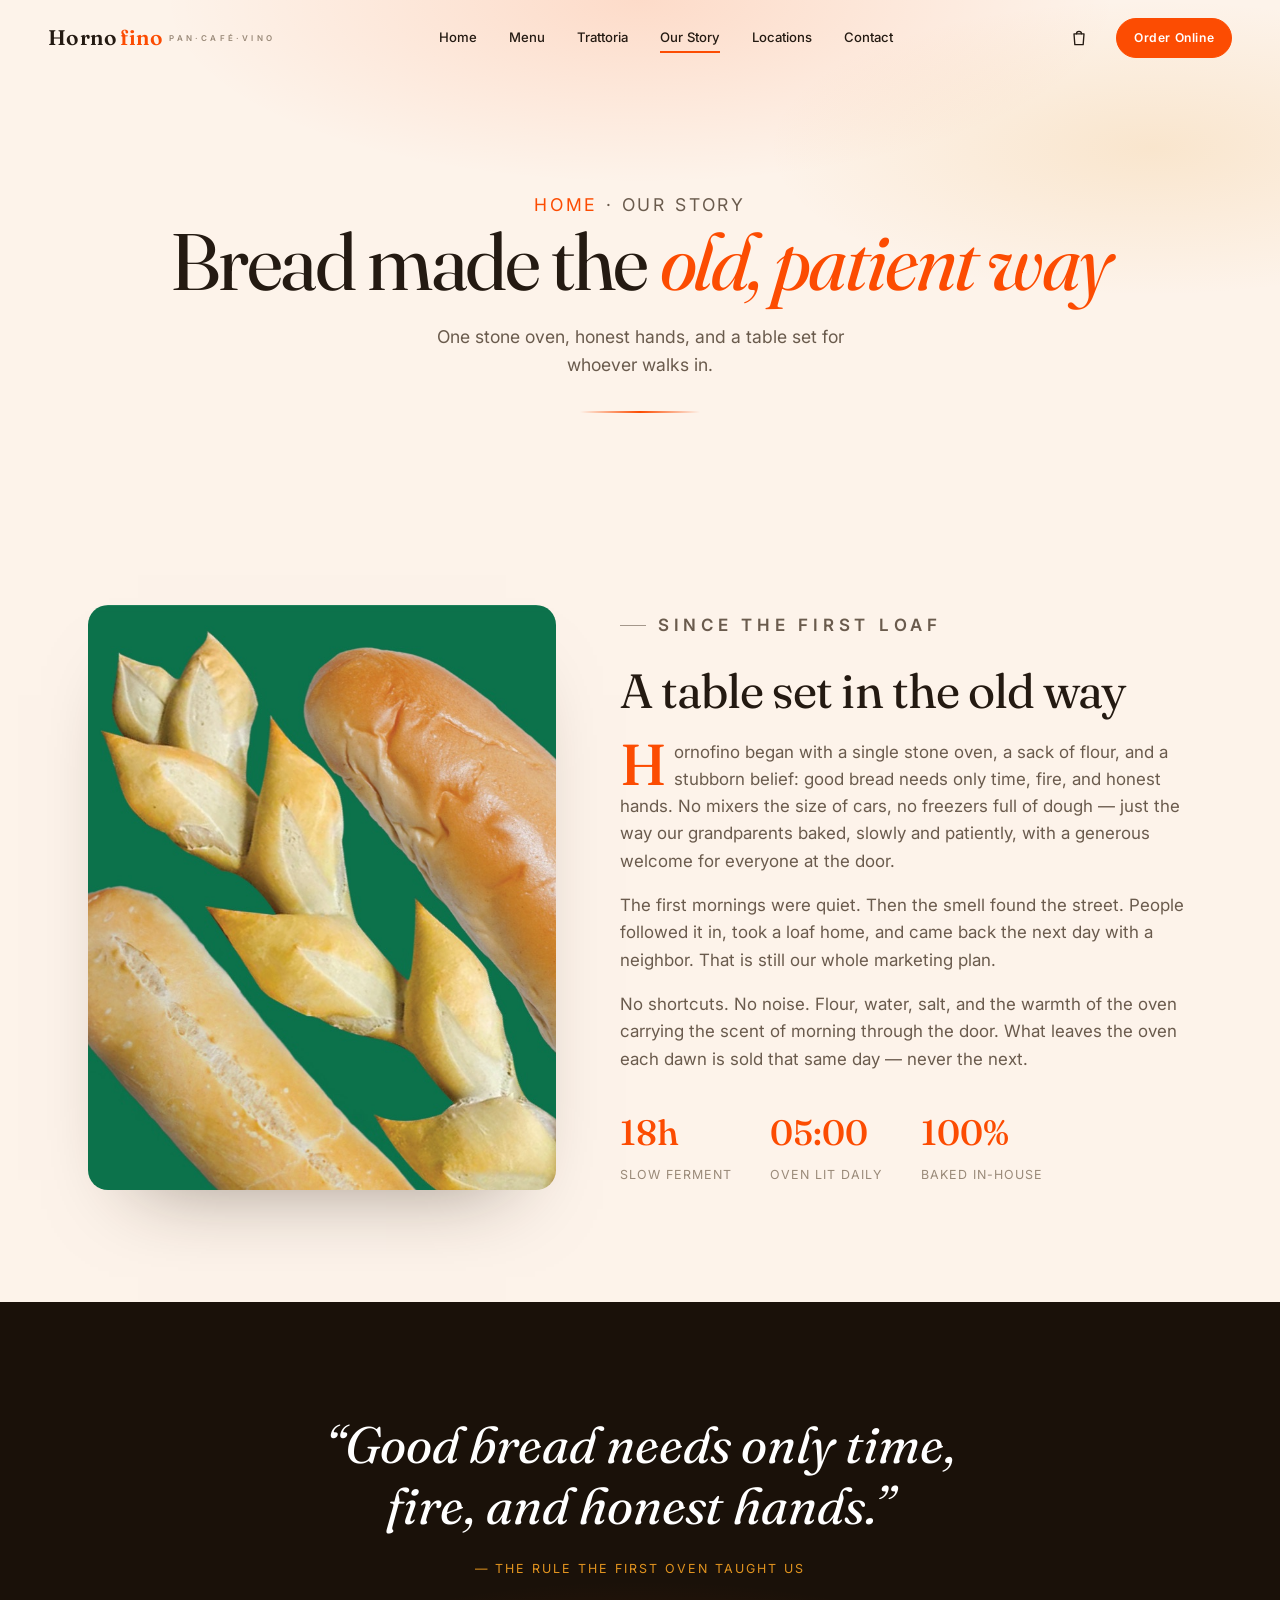
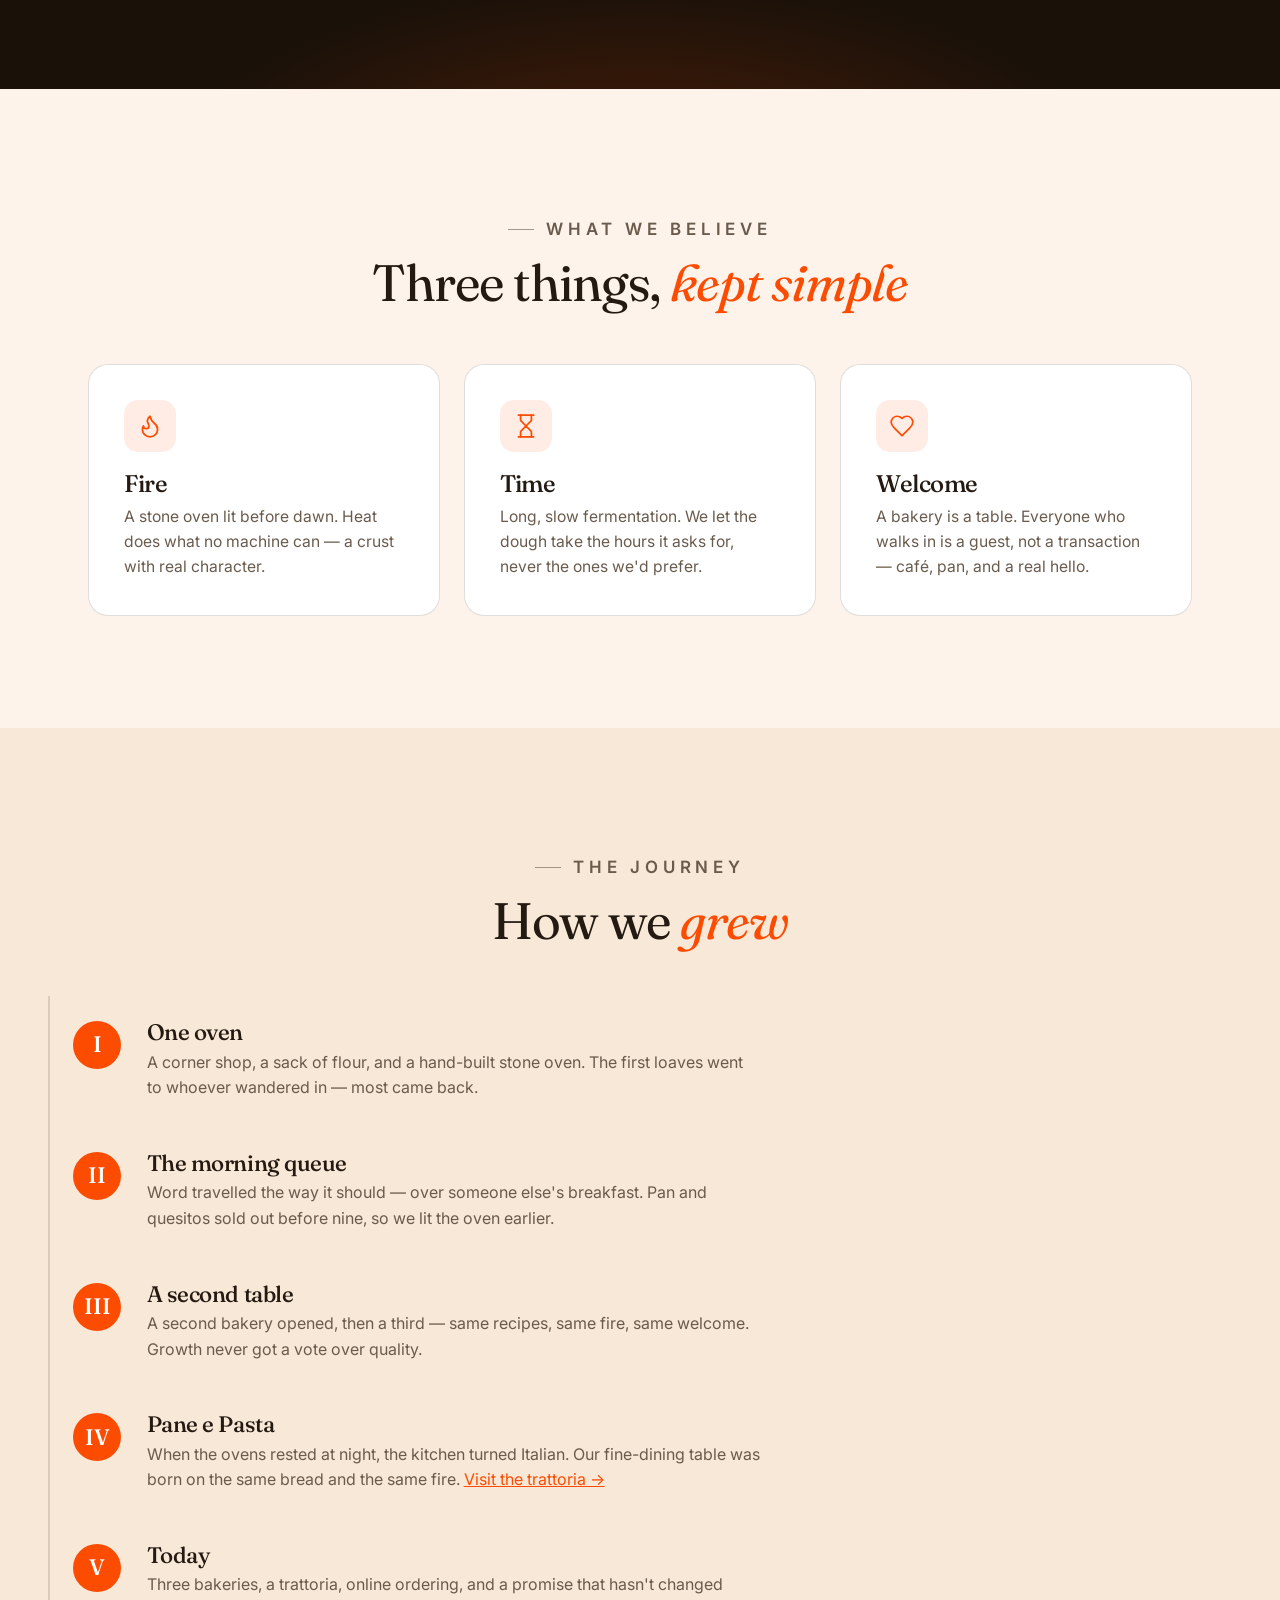
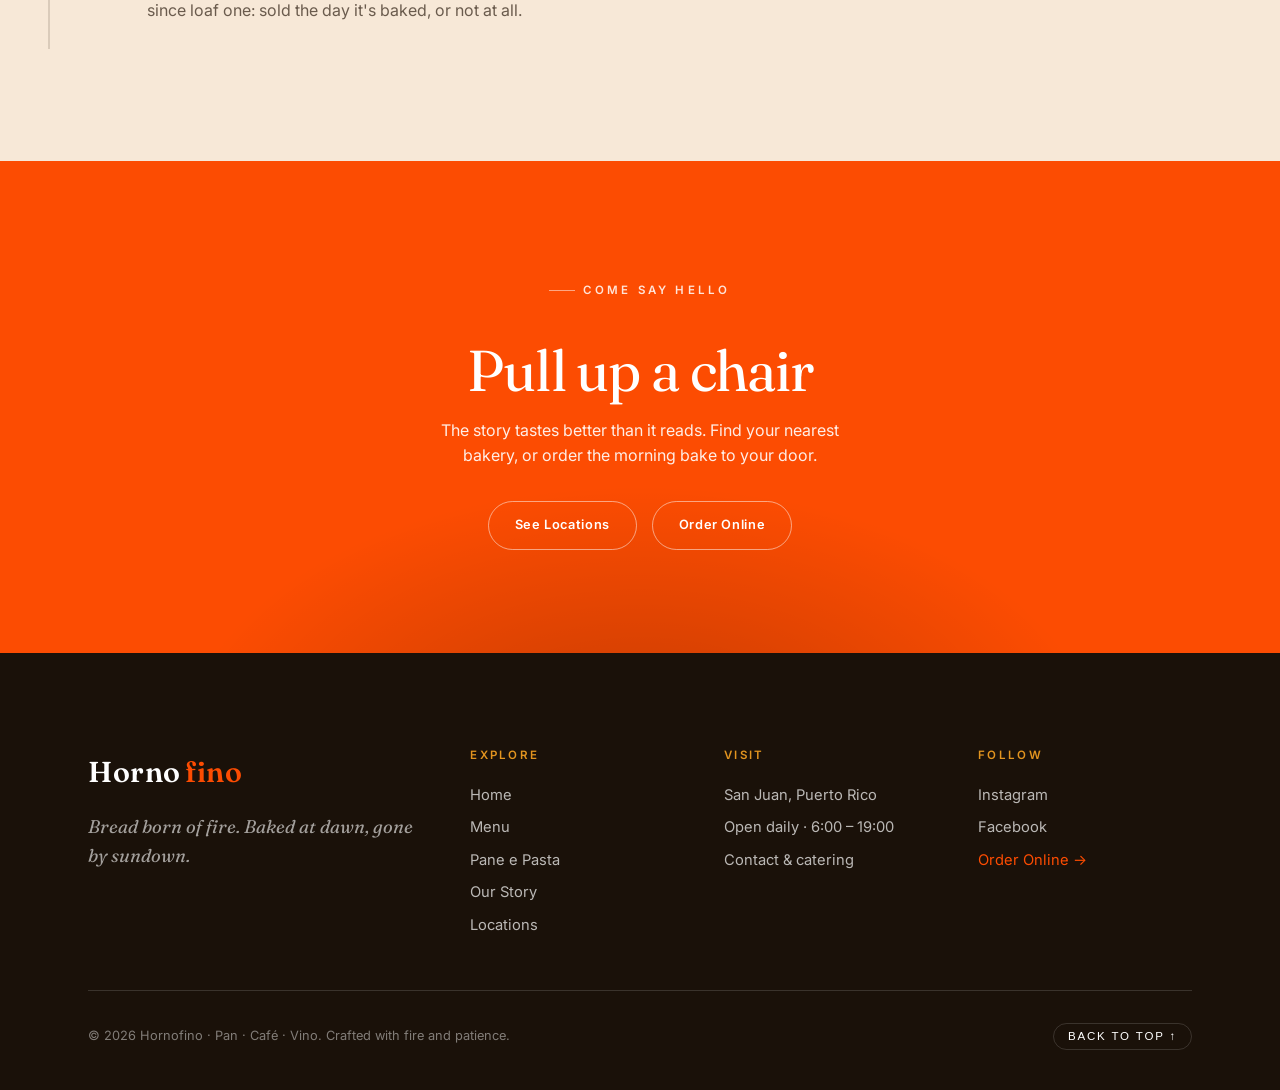
==== commit ff4dad35: "Modernize whole site + add Pane e Pasta trattoria with real bar menu - New shared design system (sit" ====
--- a/about.html
+++ b/about.html
@@ -4,135 +4,132 @@
   <meta charset="UTF-8" />
   <meta name="viewport" content="width=device-width, initial-scale=1.0" />
   <title>Our Story — Hornofino</title>
-  <meta name="description" content="The story of Hornofino — one stone oven, the Greek art of φιλοξενία, and a belief that good bread needs only time, fire, and honest hands." />
+  <meta name="description" content="The story of Hornofino — a stone oven lit before dawn, the art of a generous welcome, and a belief that good bread needs only time, fire, and honest hands. San Juan, Puerto Rico." />
   <link rel="icon" href="assets/favicon.png" type="image/png" />
   <link rel="preconnect" href="https://fonts.googleapis.com" />
   <link rel="preconnect" href="https://fonts.gstatic.com" crossorigin />
-  <link href="https://fonts.googleapis.com/css2?family=Cinzel:wght@400;500;600&family=Cormorant+Garamond:ital,wght@0,400;0,500;1,400&family=Jost:wght@300;400;500&display=swap" rel="stylesheet" />
-  <link rel="stylesheet" href="styles.css" />
+  <link href="https://fonts.googleapis.com/css2?family=Fraunces:ital,opsz,wght@0,9..144,300..900;1,9..144,300..900&family=Inter:wght@300;400;500;600&display=swap" rel="stylesheet" />
+  <link rel="stylesheet" href="site.css?v=2" />
 </head>
 <body>
-  <header class="nav" id="top">
-    <a class="nav__brand" href="index.html" aria-label="Hornofino home">
-      <img class="nav__logo" src="assets/logo-dark.png" alt="Hornofino — Pan · Café · Vino" />
-    </a>
+  <div class="scrollbar" id="scrollbar"></div>
+  <header class="nav" id="nav">
+    <a class="brand" href="index.html" aria-label="Hornofino home">Horno<b>fino</b><small>Pan·Café·Vino</small></a>
     <nav class="nav__links" aria-label="Primary">
       <a href="index.html">Home</a>
       <a href="menu.html">Menu</a>
-      <a href="about.html" class="is-active" aria-current="page">Our Story</a>
+      <a href="pane-e-pasta.html">Trattoria</a>
+      <a href="about.html" class="active" aria-current="page">Our Story</a>
       <a href="locations.html">Locations</a>
       <a href="contact.html">Contact</a>
-      <a href="contact.html#order" class="nav__order-mobile">Order Online</a>
     </nav>
-    <a class="btn btn--ghost nav__cta" href="contact.html#order">Order Online</a>
-    <a class="nav__cart" href="cart.html" aria-label="View basket">
-      <svg viewBox="0 0 24 24" fill="none" stroke="currentColor" stroke-width="1.6" stroke-linecap="round" stroke-linejoin="round"><path d="M6 7h12l-1 13H7z"/><path d="M9 7a3 3 0 0 1 6 0"/></svg>
-      <span class="nav__cart-count" data-cart-count>0</span>
-    </a>
-
-    <button class="nav__burger" aria-label="Open menu" aria-expanded="false"><span></span><span></span><span></span></button>
+    <div class="nav__right">
+      <a class="nav__cart" href="cart.html" aria-label="View basket">
+        <svg viewBox="0 0 24 24" fill="none" stroke="currentColor" stroke-width="1.6" stroke-linecap="round" stroke-linejoin="round"><path d="M6 7h12l-1 13H7z"/><path d="M9 7a3 3 0 0 1 6 0"/></svg>
+        <span class="nav__cart-count" data-cart-count>0</span>
+      </a>
+      <span class="magnetic"><a class="btn btn--solid nav__cta" href="contact.html#order">Order Online</a></span>
+      <button class="burger" id="burger" aria-label="Open menu" aria-expanded="false"><span></span><span></span><span></span></button>
+    </div>
   </header>
+  <nav class="drawer" id="drawer" aria-label="Mobile">
+    <a href="index.html">Home</a>
+    <a href="menu.html">Menu</a>
+    <a href="pane-e-pasta.html">Trattoria</a>
+    <a href="about.html">Our Story</a>
+    <a href="locations.html">Locations</a>
+    <a href="contact.html">Contact</a>
+    <a href="contact.html#order" style="color:var(--orange);opacity:1">Order Online →</a>
+    <p class="drawer__foot">Open daily · 6:00 – 19:00 · San Juan, PR</p>
+  </nav>
 
   <section class="page-banner">
     <p class="crumbs"><a href="index.html">Home</a> · Our Story</p>
-    <h1>Our Story</h1>
-    <p>One oven, the Greek art of welcome, and bread made the old, patient way.</p>
+    <h1>Bread made the <em>old, patient way</em></h1>
+    <p>One stone oven, honest hands, and a table set for whoever walks in.</p>
     <div class="meander-rule" aria-hidden="true"></div>
   </section>
 
   <section class="story">
-    <div class="story__art" aria-hidden="true">
-      <div class="column"><div class="column__cap"></div><div class="column__shaft"></div><div class="column__base"></div></div>
-    </div>
-    <div class="story__text">
-      <p class="eyebrow">Since the first loaf</p>
-      <h2>A table set in the old way</h2>
-      <p class="dropcap">
-        Hornofino began with a single stone oven, a sack of flour, and a
-        stubborn belief: good bread needs only time, fire, and honest hands.
-        No mixers the size of cars, no freezers full of dough — just the way
-        our grandparents baked along the coast, slowly and patiently, with
-        <em>φιλοξενία</em>, the Greek art of generous welcome.
-      </p>
-      <p>
-        The first mornings were quiet. Then the smell found the street. People
-        followed it in, took a loaf home, and came back the next day with a
-        neighbor. That is still our whole marketing plan.
-      </p>
-      <p>
-        No shortcuts. No noise. Flour, water, salt, and the warmth of the oven
-        carrying the scent of morning through the door. What leaves the oven
-        each dawn is sold that same day — never the next.
-      </p>
-      <ul class="story__stats">
-        <li><strong>18h</strong><span>Slow ferment</span></li>
-        <li><strong>05:00</strong><span>Oven lit daily</span></li>
-        <li><strong>100%</strong><span>Baked in-house</span></li>
-      </ul>
+    <div class="about-story">
+      <div class="story__img reveal"><img src="assets/menu-hf/panes.jpg" alt="Pan de agua and pan sobao warm from the Hornofino oven" loading="lazy" /></div>
+      <div class="story__text">
+        <p class="eyebrow">Since the first loaf</p>
+        <h2>A table set in the old way</h2>
+        <p class="dropcap">Hornofino began with a single stone oven, a sack of flour, and a stubborn belief: good bread needs only time, fire, and honest hands. No mixers the size of cars, no freezers full of dough — just the way our grandparents baked, slowly and patiently, with a generous welcome for everyone at the door.</p>
+        <p>The first mornings were quiet. Then the smell found the street. People followed it in, took a loaf home, and came back the next day with a neighbor. That is still our whole marketing plan.</p>
+        <p>No shortcuts. No noise. Flour, water, salt, and the warmth of the oven carrying the scent of morning through the door. What leaves the oven each dawn is sold that same day — never the next.</p>
+        <ul class="story__stats">
+          <li><strong>18h</strong><span>Slow ferment</span></li>
+          <li><strong>05:00</strong><span>Oven lit daily</span></li>
+          <li><strong>100%</strong><span>Baked in-house</span></li>
+        </ul>
+      </div>
     </div>
   </section>
 
   <section class="pullquote">
-    <blockquote>
-      “Good bread needs only time, fire, and honest hands.”
-      <cite>— The rule the first oven taught us</cite>
-    </blockquote>
+    <blockquote>“Good bread needs only time, fire, and honest hands.”<cite>— The rule the first oven taught us</cite></blockquote>
   </section>
 
   <section class="values">
     <header class="section-head">
-      <p class="eyebrow">What we believe</p>
-      <h2>Three things, kept simple</h2>
+      <p class="eyebrow eyebrow--center">What we believe</p>
+      <h2>Three things, <em>kept simple</em></h2>
     </header>
     <div class="values__grid">
-      <article class="value"><span class="glyph" aria-hidden="true"><svg viewBox="0 0 24 24" fill="none" stroke="currentColor" stroke-width="1.6" stroke-linecap="round" stroke-linejoin="round"><path d="M8.5 14.5A2.5 2.5 0 0 0 11 12c0-1.38-.5-2-1-3-1.072-2.143-.224-4.054 2-6 .5 2.5 2 4.9 4 6.5 2 1.6 3 3.5 3 5.5a7 7 0 1 1-14 0c0-1.153.433-2.294 1-3a2.5 2.5 0 0 0 2.5 2.5z"/></svg></span><h3>Fire</h3><p>A stone oven lit before dawn. Heat does what no machine can — a crust with character.</p></article>
-      <article class="value"><span class="glyph" aria-hidden="true"><svg viewBox="0 0 24 24" fill="none" stroke="currentColor" stroke-width="1.6" stroke-linecap="round" stroke-linejoin="round"><path d="M5 22h14"/><path d="M5 2h14"/><path d="M17 22v-4.172a2 2 0 0 0-.586-1.414L12 12l-4.414 4.414A2 2 0 0 0 7 17.828V22"/><path d="M7 2v4.172a2 2 0 0 0 .586 1.414L12 12l4.414-4.414A2 2 0 0 0 17 6.172V2"/></svg></span><h3>Time</h3><p>Long, slow fermentation. We let the dough take the hours it needs, never the ones we'd prefer.</p></article>
-      <article class="value"><span class="glyph" aria-hidden="true"><svg viewBox="0 0 24 24" fill="none" stroke="currentColor" stroke-width="1.6" stroke-linecap="round" stroke-linejoin="round"><path d="M19 14c1.49-1.46 3-3.21 3-5.5A5.5 5.5 0 0 0 16.5 3c-1.76 0-3 .5-4.5 2-1.5-1.5-2.74-2-4.5-2A5.5 5.5 0 0 0 2 8.5c0 2.3 1.51 4.04 3 5.5l7 7z"/></svg></span><h3>Φιλοξενία</h3><p>Generous welcome. A bakery is a table — everyone who walks in is a guest, not a transaction.</p></article>
+      <article class="value"><span class="glyph" aria-hidden="true"><svg viewBox="0 0 24 24" fill="none" stroke="currentColor" stroke-width="1.6" stroke-linecap="round" stroke-linejoin="round"><path d="M8.5 14.5A2.5 2.5 0 0 0 11 12c0-1.38-.5-2-1-3-1.072-2.143-.224-4.054 2-6 .5 2.5 2 4.9 4 6.5 2 1.6 3 3.5 3 5.5a7 7 0 1 1-14 0c0-1.153.433-2.294 1-3a2.5 2.5 0 0 0 2.5 2.5z"/></svg></span><h3>Fire</h3><p>A stone oven lit before dawn. Heat does what no machine can — a crust with real character.</p></article>
+      <article class="value"><span class="glyph" aria-hidden="true"><svg viewBox="0 0 24 24" fill="none" stroke="currentColor" stroke-width="1.6" stroke-linecap="round" stroke-linejoin="round"><path d="M5 22h14"/><path d="M5 2h14"/><path d="M17 22v-4.172a2 2 0 0 0-.586-1.414L12 12l-4.414 4.414A2 2 0 0 0 7 17.828V22"/><path d="M7 2v4.172a2 2 0 0 0 .586 1.414L12 12l4.414-4.414A2 2 0 0 0 17 6.172V2"/></svg></span><h3>Time</h3><p>Long, slow fermentation. We let the dough take the hours it asks for, never the ones we'd prefer.</p></article>
+      <article class="value"><span class="glyph" aria-hidden="true"><svg viewBox="0 0 24 24" fill="none" stroke="currentColor" stroke-width="1.6" stroke-linecap="round" stroke-linejoin="round"><path d="M19 14c1.49-1.46 3-3.21 3-5.5A5.5 5.5 0 0 0 16.5 3c-1.76 0-3 .5-4.5 2-1.5-1.5-2.74-2-4.5-2A5.5 5.5 0 0 0 2 8.5c0 2.3 1.51 4.04 3 5.5l7 7z"/></svg></span><h3>Welcome</h3><p>A bakery is a table. Everyone who walks in is a guest, not a transaction — café, pan, and a real hello.</p></article>
     </div>
   </section>
 
   <section class="timeline">
     <header class="section-head">
-      <p class="eyebrow">The journey</p>
-      <h2>How we grew</h2>
+      <p class="eyebrow eyebrow--center">The journey</p>
+      <h2>How we <em>grew</em></h2>
     </header>
-    <div class="timeline__row"><div class="timeline__year">I</div><div><h3>One oven</h3><p>A corner shop on Harbor Street, a sack of flour, and a hand-built stone oven. The first loaves went to whoever wandered in — most came back.</p></div></div>
-    <div class="timeline__row"><div class="timeline__year">II</div><div><h3>The morning queue</h3><p>Word travelled the way it should — over someone else's breakfast. Koulouri and sourdough sold out before nine, so we lit the oven earlier.</p></div></div>
-    <div class="timeline__row"><div class="timeline__year">III</div><div><h3>A second table</h3><p>Olive Square opened, then Marble Row — same recipes, same fire, same welcome. Growth never got a vote over quality.</p></div></div>
-    <div class="timeline__row"><div class="timeline__year">IV</div><div><h3>Today</h3><p>Three bakeries, online ordering, and a promise that hasn't changed since loaf one: sold the day it's baked, or not at all.</p></div></div>
+    <div class="timeline__row"><div class="timeline__year">I</div><div><h3>One oven</h3><p>A corner shop, a sack of flour, and a hand-built stone oven. The first loaves went to whoever wandered in — most came back.</p></div></div>
+    <div class="timeline__row"><div class="timeline__year">II</div><div><h3>The morning queue</h3><p>Word travelled the way it should — over someone else's breakfast. Pan and quesitos sold out before nine, so we lit the oven earlier.</p></div></div>
+    <div class="timeline__row"><div class="timeline__year">III</div><div><h3>A second table</h3><p>A second bakery opened, then a third — same recipes, same fire, same welcome. Growth never got a vote over quality.</p></div></div>
+    <div class="timeline__row"><div class="timeline__year">IV</div><div><h3>Pane e Pasta</h3><p>When the ovens rested at night, the kitchen turned Italian. Our fine-dining table was born on the same bread and the same fire. <a href="pane-e-pasta.html" style="color:var(--orange)">Visit the trattoria →</a></p></div></div>
+    <div class="timeline__row"><div class="timeline__year">V</div><div><h3>Today</h3><p>Three bakeries, a trattoria, online ordering, and a promise that hasn't changed since loaf one: sold the day it's baked, or not at all.</p></div></div>
   </section>
 
   <section class="order" id="order">
-    <div class="meander-rule meander-rule--light" aria-hidden="true"></div>
     <div class="order__inner">
-      <p class="eyebrow eyebrow--light">Come say καλημέρα</p>
+      <p class="eyebrow eyebrow--center">Come say hello</p>
       <h2>Pull up a chair</h2>
       <p>The story tastes better than it reads. Find your nearest bakery, or order the morning bake to your door.</p>
       <div class="hero__actions">
-        <a class="btn btn--solid btn--gold" href="locations.html">See Locations</a>
-        <a class="btn btn--line btn--light" href="contact.html#order">Order Online</a>
+        <span class="magnetic"><a class="btn btn--light" href="locations.html">See Locations</a></span>
+        <span class="magnetic"><a class="btn btn--light" href="contact.html#order">Order Online</a></span>
       </div>
     </div>
   </section>
 
   <footer class="footer">
-    <div class="footer__top">
-      <div class="footer__brand">
-        <img class="footer__logo" src="assets/logo-white.png" alt="Hornofino — Pan · Café · Vino" />
-        <p class="footer__tag">Bread born of fire &amp; the Aegean.</p>
+    <div class="wrap">
+      <div class="footer__top">
+        <div class="footer__brand">
+          <a class="brand" href="index.html">Horno<b>fino</b></a>
+          <p class="footer__tag">Bread born of fire. Baked at dawn, gone by sundown.</p>
+        </div>
+        <nav class="footer__col" aria-label="Footer menu">
+          <h4>Explore</h4>
+          <a href="index.html">Home</a><a href="menu.html">Menu</a><a href="pane-e-pasta.html">Pane e Pasta</a><a href="about.html">Our Story</a><a href="locations.html">Locations</a>
+        </nav>
+        <div class="footer__col"><h4>Visit</h4><p>San Juan, Puerto Rico</p><p>Open daily · 6:00 – 19:00</p><a href="contact.html">Contact &amp; catering</a></div>
+        <div class="footer__col"><h4>Follow</h4><a href="#" onclick="return false;">Instagram</a><a href="#" onclick="return false;">Facebook</a><a href="contact.html#order" style="color:var(--orange)">Order Online →</a></div>
       </div>
-      <nav class="footer__col" aria-label="Footer menu">
-        <h4>Explore</h4>
-        <a href="index.html">Home</a><a href="menu.html">Menu</a><a href="about.html">Our Story</a><a href="locations.html">Locations</a><a href="contact.html">Contact</a>
-      </nav>
-      <div class="footer__col"><h4>Visit</h4><p>112 Harbor Street<br />Open daily · 6:00 – 19:00</p></div>
-      <div class="footer__col"><h4>Follow</h4><div class="footer__social"><a href="#" onclick="return false;">Instagram</a><a href="#" onclick="return false;">Facebook</a></div></div>
+      <div class="footer__bottom">
+        <p class="footer__copy">© <span id="year"></span> Hornofino · Pan · Café · Vino. Crafted with fire and patience.</p>
+        <button class="totop" id="totop">Back to top ↑</button>
+      </div>
     </div>
-    <div class="meander-rule meander-rule--thin" aria-hidden="true"></div>
-    <p class="footer__copy">© <span id="year"></span> Hornofino · Φούρνος. Crafted with fire and patience.</p>
   </footer>
 
-  <script src="script.js"></script>
-  <script src="cart.js"></script>
+  <script src="site.js?v=1"></script>
+  <script src="cart.js?v=3"></script>
 </body>
 </html>
--- a/site.css
+++ b/site.css
@@ -0,0 +1,433 @@
+/* ============================================================
+   HORNOFINO — shared modern system (inner pages)
+   Matches the homepage: Fraunces + Inter, orange-forward.
+   Also restyles legacy content classes so existing pages
+   (menu, about, locations, contact, cart, checkout) inherit
+   the new look without losing their content.
+   ============================================================ */
+:root{
+  --bg:#fdf3ea; --bg-2:#f7e8d7; --cream:#fffaf3; --surface:#ffffff;
+  --ink:#241a12; --ink-soft:#6a5b4d; --ink-dim:#9a8a79;
+  --orange:#fc4c02; --orange-deep:#d83a00; --amber:#e2941f; --amber-deep:#b3741a;
+  --char:#1a1109; --char-2:#251811;
+  --line:rgba(40,25,12,.14); --line-2:rgba(255,255,255,.14);
+  --display:"Fraunces",Georgia,serif;
+  --sans:"Inter",system-ui,-apple-system,sans-serif;
+  /* legacy token aliases (old CSS referenced these) */
+  --aegean:var(--orange); --aegean-2:var(--orange-deep); --gold:var(--amber); --gold-soft:var(--amber-deep);
+  --marble:var(--bg); --ink-legacy:var(--ink);
+  --maxw:1200px; --ease:cubic-bezier(.22,1,.36,1); --radius:20px; --nav-h:76px;
+}
+*{box-sizing:border-box;margin:0;padding:0}
+html{scroll-behavior:smooth;-webkit-text-size-adjust:100%;scroll-padding-top:calc(var(--nav-h) + 12px)}
+body{background:var(--bg);color:var(--ink);font-family:var(--sans);font-weight:400;line-height:1.6;-webkit-font-smoothing:antialiased;overflow-x:hidden}
+h1,h2,h3,h4{font-family:var(--display);font-weight:500;line-height:1.05;letter-spacing:-.02em;font-optical-sizing:auto}
+em{font-style:italic;font-family:var(--display)}
+img{display:block;max-width:100%}
+a{color:inherit}
+::selection{background:var(--orange);color:#fff}
+.wrap{max-width:var(--maxw);margin:0 auto;padding:0 clamp(1.25rem,5vw,3rem)}
+.pad{padding:clamp(4.5rem,10vw,8rem) 0}
+
+.eyebrow{font-family:var(--sans);font-size:.72rem;font-weight:600;letter-spacing:.28em;text-transform:uppercase;color:var(--orange);display:inline-flex;align-items:center;gap:.7em}
+.eyebrow::before{content:"";width:26px;height:1px;background:currentColor;opacity:.6}
+.eyebrow--center{justify-content:center}
+.eyebrow--light{color:var(--amber)}
+
+/* ---- Buttons (robust: work with plain text or inner span) ---- */
+.btn{position:relative;display:inline-flex;align-items:center;justify-content:center;gap:.6em;
+  font-family:var(--sans);font-size:.8rem;font-weight:600;letter-spacing:.05em;text-decoration:none;
+  padding:1.02em 2em;border-radius:100px;border:1.5px solid var(--orange);background:var(--orange);color:#fff;
+  cursor:pointer;transition:transform .5s var(--ease),box-shadow .5s var(--ease),background .35s,color .35s,border-color .35s;will-change:transform}
+.btn:hover{transform:translateY(-3px);box-shadow:0 14px 30px -12px rgba(252,76,2,.5)}
+.btn--solid{background:var(--orange);color:#fff;border-color:var(--orange)}
+.btn--solid:hover{background:var(--orange-deep);border-color:var(--orange-deep)}
+.btn--ghost,.btn--line{background:transparent;color:var(--ink);border-color:var(--line)}
+.btn--ghost:hover,.btn--line:hover{background:var(--orange);color:#fff;border-color:var(--orange)}
+.btn--light{background:transparent;color:#fff;border-color:rgba(255,255,255,.5)}
+.btn--light:hover{background:#fff;color:var(--char);border-color:#fff}
+.btn--gold{background:var(--amber);color:#20160a;border-color:var(--amber)}
+.btn--gold:hover{background:var(--amber-deep);border-color:var(--amber-deep);color:#fff}
+.btn .arr{transition:transform .45s var(--ease)}
+.btn:hover .arr{transform:translateX(4px)}
+.magnetic{display:inline-block;will-change:transform;transition:transform .5s var(--ease)}
+
+/* ---- Scroll progress ---- */
+.scrollbar{position:fixed;top:0;left:0;height:3px;width:100%;transform:scaleX(0);transform-origin:0 50%;
+  background:linear-gradient(90deg,var(--amber),var(--orange));z-index:120;transition:transform .1s linear}
+
+/* ---- Nav (identical to homepage) ---- */
+.nav{position:fixed;top:0;left:0;right:0;z-index:100;height:var(--nav-h);display:flex;align-items:center;justify-content:space-between;
+  padding:0 clamp(1.25rem,5vw,3rem);transition:background .4s var(--ease),box-shadow .4s var(--ease),border-color .4s;border-bottom:1px solid transparent}
+.nav.scrolled{background:rgba(253,243,234,.82);backdrop-filter:saturate(1.4) blur(14px);-webkit-backdrop-filter:saturate(1.4) blur(14px);
+  border-bottom-color:var(--line);box-shadow:0 6px 30px -20px rgba(40,25,12,.5)}
+.brand{font-family:var(--display);font-weight:600;font-size:1.32rem;letter-spacing:.02em;text-decoration:none;color:var(--ink);display:inline-flex;align-items:baseline;gap:.15em}
+.brand b{color:var(--orange);font-weight:600}
+.brand small{font-family:var(--sans);font-size:.5rem;letter-spacing:.4em;text-transform:uppercase;color:var(--ink-dim);font-weight:600;margin-left:.4em;transform:translateY(-.5em)}
+.nav__links{display:flex;align-items:center;gap:2rem}
+.nav__links a{font-size:.82rem;font-weight:500;text-decoration:none;color:var(--ink);position:relative;padding:.2em 0}
+.nav__links a::after{content:"";position:absolute;left:0;bottom:-2px;width:100%;height:1.5px;background:var(--orange);transform:scaleX(0);transform-origin:0 50%;transition:transform .4s var(--ease)}
+.nav__links a:hover::after,.nav__links a.active::after,.nav__links a.is-active::after{transform:scaleX(1)}
+.nav__right{display:flex;align-items:center;gap:1rem}
+.nav__cart{position:relative;display:grid;place-items:center;width:42px;height:42px;border-radius:50%;color:var(--ink);text-decoration:none;transition:background .3s}
+.nav__cart:hover{background:rgba(40,25,12,.06)}
+.nav__cart svg{width:20px;height:20px}
+.nav__cart-count{position:absolute;top:2px;right:2px;min-width:17px;height:17px;padding:0 4px;border-radius:9px;background:var(--orange);color:#fff;font-family:var(--sans);font-size:.6rem;font-weight:600;display:grid;place-items:center;transform:scale(0);transition:transform .3s var(--ease)}
+.nav__cart-count.has-items{transform:scale(1)}
+.nav__cta{padding:.75em 1.4em;font-size:.76rem}
+.burger{display:none;flex-direction:column;gap:5px;width:42px;height:42px;border:0;background:none;cursor:pointer;align-items:center;justify-content:center}
+.burger span{width:22px;height:2px;background:var(--ink);border-radius:2px;transition:transform .4s var(--ease),opacity .3s}
+body.menu-open .burger span:nth-child(1){transform:translateY(7px) rotate(45deg)}
+body.menu-open .burger span:nth-child(2){opacity:0}
+body.menu-open .burger span:nth-child(3){transform:translateY(-7px) rotate(-45deg)}
+.drawer{position:fixed;inset:0;z-index:95;background:var(--char);color:#fff;display:flex;flex-direction:column;justify-content:center;gap:.1rem;padding:2rem clamp(1.5rem,8vw,4rem);clip-path:circle(0% at calc(100% - 40px) 40px);transition:clip-path .7s var(--ease);pointer-events:none}
+body.menu-open .drawer{clip-path:circle(150% at calc(100% - 40px) 40px);pointer-events:auto}
+.drawer a{font-family:var(--display);font-size:clamp(1.8rem,8vw,3.2rem);font-weight:500;text-decoration:none;color:#fff;padding:.12em 0;opacity:.4;transition:opacity .3s,color .3s,transform .3s}
+.drawer a:hover{opacity:1;color:var(--orange);transform:translateX(10px)}
+.drawer__foot{margin-top:1.6rem;font-size:.78rem;letter-spacing:.2em;text-transform:uppercase;color:rgba(255,255,255,.5)}
+
+/* ---- Reveal utility ---- */
+.reveal{opacity:0;transform:translateY(34px);transition:opacity 1s var(--ease),transform 1s var(--ease)}
+.reveal.in{opacity:1;transform:none}
+.reveal-sm{opacity:0;transform:translateY(18px);transition:opacity .8s var(--ease),transform .8s var(--ease)}
+.reveal-sm.in{opacity:1;transform:none}
+[data-stagger]>*{opacity:0;transform:translateY(28px);transition:opacity .8s var(--ease),transform .8s var(--ease)}
+[data-stagger].in>*{opacity:1;transform:none}
+@media(prefers-reduced-motion:reduce){
+  *{animation-duration:.001ms!important;transition-duration:.001ms!important;scroll-behavior:auto!important}
+  .reveal,.reveal-sm,[data-stagger]>*{opacity:1;transform:none}
+}
+
+/* ---- Page hero (restyles legacy .page-banner) ---- */
+.page-banner,.page-hero{position:relative;padding:calc(var(--nav-h) + clamp(3rem,8vw,6rem)) 0 clamp(3rem,7vw,5rem);text-align:center;overflow:hidden;background:var(--bg)}
+.page-banner::before,.page-hero::before{content:"";position:absolute;inset:0;pointer-events:none;
+  background:radial-gradient(60% 60% at 50% 0%,rgba(252,76,2,.14),transparent 62%),radial-gradient(50% 50% at 90% 30%,rgba(226,148,31,.14),transparent 60%)}
+.page-banner>*,.page-hero>*{position:relative;z-index:1;max-width:var(--maxw);margin-inline:auto;padding-inline:clamp(1.25rem,5vw,3rem)}
+.crumbs{font-size:.72rem;letter-spacing:.16em;text-transform:uppercase;color:var(--ink-dim);margin-bottom:1.2rem}
+.crumbs a{color:var(--orange);text-decoration:none}
+.page-banner h1,.page-hero h1{font-size:clamp(2.6rem,7vw,5rem);font-weight:400;letter-spacing:-.03em}
+.page-banner h1 em,.page-hero h1 em{color:var(--orange)}
+.page-banner>p,.page-hero>p{margin:1.2rem auto 0;max-width:52ch;color:var(--ink-soft);font-size:1.1rem}
+/* legacy meander rule → subtle modern divider */
+.meander-rule{height:2px;width:120px;margin:2rem auto 0;-webkit-mask:none;mask:none;opacity:1;
+  background:linear-gradient(90deg,transparent,var(--orange),transparent)}
+.meander-rule--light{background:linear-gradient(90deg,transparent,var(--amber),transparent)}
+.meander-rule--thin{width:80px}
+
+/* ---- Section head ---- */
+.section-head{max-width:640px;margin:0 auto 3.4rem;text-align:center}
+.section-head h2{font-size:clamp(2rem,4.6vw,3.2rem);font-weight:400;margin-top:.8rem}
+.section-head h2 em{color:var(--orange)}
+.section-head__sub,.section-head p{margin-top:.9rem;color:var(--ink-soft);font-size:1.06rem}
+
+/* ============================================================
+   MENU PAGE
+   ============================================================ */
+.menu-jump{position:sticky;top:var(--nav-h);z-index:40;display:flex;gap:.4rem;overflow-x:auto;scrollbar-width:none;
+  padding:.8rem clamp(1.25rem,5vw,3rem);background:rgba(253,243,234,.85);backdrop-filter:blur(12px);-webkit-backdrop-filter:blur(12px);border-bottom:1px solid var(--line)}
+.menu-jump::-webkit-scrollbar{display:none}
+.menu-jump a{flex:none;font-size:.78rem;font-weight:500;text-decoration:none;color:var(--ink-soft);white-space:nowrap;padding:.5em 1em;border-radius:100px;border:1px solid transparent;transition:background .3s,color .3s,border-color .3s}
+.menu-jump a:hover{color:var(--orange);border-color:var(--line)}
+.menu-jump a.active{background:var(--orange);color:#fff}
+.menu-page{max-width:var(--maxw);margin:0 auto;padding:clamp(2.5rem,6vw,4rem) clamp(1.25rem,5vw,3rem) 5rem}
+
+.signature{margin-bottom:clamp(3rem,7vw,5rem)}
+.signature__inner{position:relative;display:grid;grid-template-columns:1fr 1fr;gap:0;border-radius:var(--radius);overflow:hidden;
+  background:var(--char);color:#fff;box-shadow:0 40px 80px -50px rgba(40,25,12,.6)}
+.signature__photo{position:relative;min-height:340px;order:2}
+.signature__photo img{position:absolute;inset:0;width:100%;height:100%;object-fit:cover}
+.signature__inner>*:not(.signature__photo){padding:clamp(2rem,4vw,3.4rem);order:1}
+.signature__badge{display:inline-block;background:var(--orange);color:#fff;font-size:.66rem;font-weight:600;letter-spacing:.16em;text-transform:uppercase;padding:.5em 1em;border-radius:100px;margin-bottom:1.2rem}
+.signature h2{font-size:clamp(2rem,4.5vw,3.2rem);font-weight:400}
+.signature h2 em{color:var(--amber)}
+.signature>p,.signature__inner p{color:rgba(255,255,255,.75);max-width:40ch;margin:1rem 0 0}
+.signature__row{display:flex;align-items:center;gap:1.4rem;margin-top:1.8rem;flex-wrap:wrap}
+.signature__price{font-family:var(--display);font-size:1.8rem;font-weight:500;color:var(--amber)}
+
+.menu-section{padding:clamp(2rem,4vw,3rem) 0;border-top:1px solid var(--line)}
+.menu-section__head{display:flex;align-items:center;gap:1rem;margin-bottom:.4rem}
+.menu-section__thumb{flex:none;width:64px;height:64px;border-radius:14px;overflow:hidden;background:var(--bg-2);box-shadow:0 12px 24px -14px rgba(40,25,12,.5)}
+.menu-section__thumb img{width:100%;height:100%;object-fit:cover}
+.menu-section__head h2{font-size:clamp(1.8rem,4vw,2.6rem);font-weight:500}
+.menu-section__intro{color:var(--ink-soft);margin:.2rem 0 1.6rem;max-width:60ch;font-size:1.02rem}
+.menu-section__items{display:grid;grid-template-columns:1fr;gap:.1rem}
+.menu-section--cols .menu-section__items{grid-template-columns:1fr 1fr;column-gap:clamp(1.5rem,4vw,3.5rem)}
+.menu-item{display:flex;align-items:baseline;gap:.7rem;padding:.7rem .4rem;border-radius:10px;transition:background .3s}
+.menu-item:hover{background:var(--cream)}
+.menu-item__name{font-family:var(--display);font-size:1.08rem;font-weight:500;color:var(--ink)}
+.menu-item__desc{display:block;flex-basis:100%;order:5;font-size:.78rem;color:var(--ink-dim);margin-top:.1rem}
+.menu-item__dots{flex:1;min-width:1.5rem;border-bottom:1px dotted var(--line);transform:translateY(-.28em)}
+.menu-item__price{font-family:var(--sans);font-weight:600;font-size:.92rem;color:var(--ink-soft);white-space:nowrap;letter-spacing:.01em}
+.menu-item__add{flex:none;width:30px;height:30px;border-radius:50%;border:1.5px solid var(--line);background:transparent;color:var(--ink);font-size:1.1rem;line-height:1;cursor:pointer;display:grid;place-items:center;transition:background .3s,color .3s,border-color .3s,transform .4s var(--ease)}
+.menu-item__add:hover{background:var(--orange);color:#fff;border-color:var(--orange);transform:rotate(90deg)}
+.menu-item__add.added{background:#2e7d32;border-color:#2e7d32;color:#fff;transform:none}
+.menu-section__note,.menu-note{font-size:.82rem;color:var(--ink-dim);margin-top:1.2rem;font-style:italic}
+.menu-note{text-align:center;margin-top:3rem}
+
+/* ============================================================
+   ABOUT (legacy classes)
+   ============================================================ */
+.story{padding:clamp(4rem,9vw,7rem) 0;background:var(--bg)}
+.about-story{max-width:var(--maxw);margin:0 auto;padding:0 clamp(1.25rem,5vw,3rem);display:grid;grid-template-columns:.9fr 1.1fr;gap:clamp(2rem,5vw,4.5rem);align-items:center}
+.story__text .dropcap::first-letter{font-family:var(--display);font-size:3.4em;font-weight:500;float:left;line-height:.8;padding:.05em .12em 0 0;color:var(--orange)}
+.story__text p{margin-bottom:1.1rem;color:var(--ink-soft);font-size:1.06rem}
+.story__text h2{font-size:clamp(2rem,4.4vw,3rem);font-weight:400;margin:.6rem 0 1.4rem}
+.story__stats{list-style:none;display:flex;gap:2.4rem;margin-top:2rem;flex-wrap:wrap}
+.story__stats strong{display:block;font-family:var(--display);font-size:2.2rem;font-weight:500;color:var(--orange)}
+.story__stats span{font-size:.78rem;letter-spacing:.08em;text-transform:uppercase;color:var(--ink-dim)}
+.story__img{border-radius:var(--radius);overflow:hidden;aspect-ratio:4/5;box-shadow:0 40px 80px -50px rgba(40,25,12,.5)}
+.story__img img{width:100%;height:100%;object-fit:cover}
+
+.pullquote{background:var(--char);color:#fff;text-align:center;padding:clamp(4rem,9vw,7rem) clamp(1.25rem,5vw,3rem);position:relative;overflow:hidden}
+.pullquote::before{content:"";position:absolute;inset:0;background:radial-gradient(60% 80% at 50% 120%,rgba(252,76,2,.2),transparent 60%)}
+.pullquote blockquote{position:relative;max-width:22ch;margin:0 auto;font-family:var(--display);font-size:clamp(1.8rem,4.6vw,3.2rem);font-weight:400;line-height:1.2;font-style:italic}
+.pullquote cite{display:block;margin-top:1.6rem;font-family:var(--sans);font-style:normal;font-size:.78rem;letter-spacing:.16em;text-transform:uppercase;color:var(--amber)}
+
+.values{padding:clamp(4rem,9vw,7rem) 0}
+.values__grid{max-width:var(--maxw);margin:0 auto;padding:0 clamp(1.25rem,5vw,3rem);display:grid;grid-template-columns:repeat(3,1fr);gap:1.5rem}
+.value{background:var(--surface);border:1px solid var(--line);border-radius:var(--radius);padding:2.2rem;transition:transform .5s var(--ease),box-shadow .5s var(--ease)}
+.value:hover{transform:translateY(-6px);box-shadow:0 30px 50px -30px rgba(40,25,12,.35)}
+.glyph{display:grid;place-items:center;width:52px;height:52px;border-radius:14px;background:rgba(252,76,2,.1);color:var(--orange);margin-bottom:1.2rem}
+.glyph svg{width:26px;height:26px}
+.value h3{font-size:1.5rem;font-weight:500;margin-bottom:.5rem}
+.value p{color:var(--ink-soft);font-size:.98rem}
+
+.timeline{padding:clamp(4rem,9vw,7rem) 0;background:var(--bg-2)}
+.timeline .section-head{margin-bottom:3rem}
+.timeline__row{max-width:760px;margin:0 auto;padding:1.6rem clamp(1.25rem,5vw,3rem);display:grid;grid-template-columns:auto 1fr;gap:1.6rem;align-items:start;border-left:2px solid var(--line);position:relative}
+.timeline__row{margin-left:clamp(1rem,5vw,3rem)}
+.timeline__year{font-family:var(--display);font-size:1.4rem;font-weight:500;color:#fff;background:var(--orange);width:48px;height:48px;border-radius:50%;display:grid;place-items:center;margin-left:-25px}
+.timeline__row h3{font-size:1.4rem;font-weight:500;margin-bottom:.3rem}
+.timeline__row p{color:var(--ink-soft)}
+
+/* ============================================================
+   LOCATIONS
+   ============================================================ */
+.locations{padding:clamp(4rem,9vw,7rem) 0}
+.locations__grid{max-width:var(--maxw);margin:0 auto;padding:0 clamp(1.25rem,5vw,3rem);display:grid;grid-template-columns:repeat(3,1fr);gap:1.5rem}
+.place{background:var(--surface);border:1px solid var(--line);border-radius:var(--radius);overflow:hidden;transition:transform .5s var(--ease),box-shadow .5s var(--ease);display:flex;flex-direction:column}
+.place:hover{transform:translateY(-6px);box-shadow:0 30px 50px -30px rgba(40,25,12,.35)}
+.place__media{aspect-ratio:16/10;overflow:hidden}
+.place__media img{width:100%;height:100%;object-fit:cover;transition:transform .8s var(--ease)}
+.place:hover .place__media img{transform:scale(1.06)}
+.place__body{padding:1.6rem 1.6rem 1.8rem;display:flex;flex-direction:column;gap:.8rem;flex:1}
+.place h3{font-size:1.6rem;font-weight:500}
+.place p{color:var(--ink-soft);font-size:.96rem;line-height:1.7}
+.place a{margin-top:auto;color:var(--orange);text-decoration:none;font-weight:600;font-size:.9rem;letter-spacing:.02em}
+.place a:hover{text-decoration:underline;text-underline-offset:3px}
+
+/* ============================================================
+   CONTACT + FORMS
+   ============================================================ */
+.contact{max-width:var(--maxw);margin:0 auto;padding:clamp(3.5rem,8vw,6rem) clamp(1.25rem,5vw,3rem);display:grid;grid-template-columns:.9fr 1.1fr;gap:clamp(2rem,5vw,4rem);align-items:start}
+.contact__info h2{font-size:clamp(1.8rem,3.6vw,2.6rem);font-weight:400;margin-bottom:1rem}
+.contact__info>p{color:var(--ink-soft);margin-bottom:2rem}
+.contact__list{list-style:none;display:grid;gap:.2rem}
+.contact__list li{display:flex;flex-direction:column;padding:1rem 0;border-bottom:1px solid var(--line)}
+.contact__list strong{font-size:.72rem;letter-spacing:.16em;text-transform:uppercase;color:var(--ink-dim);font-weight:600;margin-bottom:.2rem}
+.form{background:var(--surface);border:1px solid var(--line);border-radius:var(--radius);padding:clamp(1.6rem,3vw,2.4rem);box-shadow:0 30px 60px -45px rgba(40,25,12,.4)}
+.form label{display:block;font-size:.76rem;font-weight:600;letter-spacing:.08em;text-transform:uppercase;color:var(--ink-soft);margin:1.1rem 0 .4rem}
+.form label:first-child{margin-top:0}
+.form input,.form select,.form textarea{width:100%;font-family:var(--sans);font-size:1rem;color:var(--ink);background:var(--bg);border:1.5px solid var(--line);border-radius:12px;padding:.85em 1em;transition:border-color .3s,box-shadow .3s}
+.form textarea{min-height:120px;resize:vertical}
+.form input:focus,.form select:focus,.form textarea:focus{outline:none;border-color:var(--orange);box-shadow:0 0 0 4px rgba(252,76,2,.12)}
+.form .btn{width:100%;margin-top:1.6rem}
+.form__note{font-size:.78rem;color:var(--ink-dim);margin-top:1rem;text-align:center}
+.form__success{display:none;margin-top:1.2rem;padding:1rem 1.2rem;border-radius:12px;background:rgba(46,125,50,.12);color:#2e7d32;font-weight:500;text-align:center}
+.form__success.show{display:block}
+
+/* ============================================================
+   CART + CHECKOUT (cart.js injects these)
+   ============================================================ */
+.cart-page{max-width:820px;margin:0 auto;padding:clamp(3rem,7vw,5rem) clamp(1.25rem,5vw,3rem) 5rem}
+.cart-row{display:grid;grid-template-columns:1fr auto auto auto;align-items:center;gap:1.2rem;padding:1.2rem 0;border-bottom:1px solid var(--line)}
+.cart-row__name{font-family:var(--display);font-size:1.2rem;font-weight:500}
+.cart-row__unit{font-size:.8rem;color:var(--ink-dim)}
+.qty{display:inline-flex;align-items:center;gap:.6rem;border:1.5px solid var(--line);border-radius:100px;padding:.2rem}
+.qty button{width:30px;height:30px;border:0;background:transparent;color:var(--ink);font-size:1.1rem;cursor:pointer;border-radius:50%;transition:background .3s}
+.qty button:hover{background:var(--bg-2)}
+.qty span{min-width:1.5ch;text-align:center;font-weight:600}
+.cart-row__line{font-family:var(--display);font-size:1.15rem;font-weight:500;min-width:5ch;text-align:right}
+.cart-row__remove{border:0;background:transparent;color:var(--ink-dim);cursor:pointer;font-size:1rem;width:32px;height:32px;border-radius:50%;transition:background .3s,color .3s}
+.cart-row__remove:hover{background:rgba(216,58,0,.1);color:var(--orange-deep)}
+.cart-empty{text-align:center;padding:4rem 1rem;display:flex;flex-direction:column;align-items:center;gap:1.4rem}
+.cart-empty p{font-family:var(--display);font-size:1.6rem;color:var(--ink-soft)}
+.cart-summary{margin-top:2rem;background:var(--surface);border:1px solid var(--line);border-radius:var(--radius);padding:1.8rem;box-shadow:0 30px 60px -45px rgba(40,25,12,.4)}
+.cart-summary__total{display:flex;justify-content:space-between;align-items:baseline;padding-bottom:1.4rem;border-bottom:1px solid var(--line);margin-bottom:1.4rem}
+.cart-summary__total span{font-size:.8rem;letter-spacing:.16em;text-transform:uppercase;color:var(--ink-dim)}
+.cart-summary__total strong{font-family:var(--display);font-size:2rem;font-weight:500}
+.cart-actions{display:flex;gap:1rem;flex-wrap:wrap}
+.cart-actions .btn{flex:1;min-width:150px}
+
+.checkout{max-width:var(--maxw);margin:0 auto;padding:clamp(3rem,7vw,5rem) clamp(1.25rem,5vw,3rem) 5rem;display:grid;grid-template-columns:1.1fr .9fr;gap:clamp(2rem,4vw,3.5rem);align-items:start}
+.checkout__summary{background:var(--surface);border:1px solid var(--line);border-radius:var(--radius);padding:1.8rem;position:sticky;top:calc(var(--nav-h) + 1rem)}
+.checkout__summary h2{font-size:1.5rem;font-weight:500;margin-bottom:1.2rem}
+.summary-list{list-style:none;display:grid;gap:.6rem;margin-bottom:1.2rem}
+.summary-list li{display:flex;justify-content:space-between;gap:1rem;font-size:.94rem;color:var(--ink-soft)}
+.summary-total{display:flex;justify-content:space-between;align-items:baseline;padding-top:1.2rem;border-top:1px solid var(--line)}
+.summary-total span{font-size:.8rem;letter-spacing:.16em;text-transform:uppercase;color:var(--ink-dim)}
+.summary-total strong{font-family:var(--display);font-size:1.7rem;font-weight:500}
+.pay-secure{display:flex;align-items:center;justify-content:center;gap:.5em;font-size:.78rem;color:var(--ink-dim);margin-top:1rem}
+.pay-stub{display:none;margin-top:1.2rem;padding:1rem 1.2rem;border-radius:12px;background:rgba(226,148,31,.14);color:var(--amber-deep);font-weight:500}
+.pay-stub.show{display:block}
+.pay-note{margin-top:1.2rem}
+.pay-note a{color:var(--orange);text-decoration:none;font-weight:600}
+
+/* ============================================================
+   ORDER CTA band (legacy .order)
+   ============================================================ */
+.order{background:var(--orange);color:#fff;text-align:center;padding:clamp(4rem,9vw,6.5rem) clamp(1.25rem,5vw,3rem);position:relative;overflow:hidden}
+.order::before{content:"";position:absolute;inset:0;background:radial-gradient(60% 90% at 50% 120%,rgba(0,0,0,.22),transparent 60%)}
+.order__inner{position:relative;z-index:1;max-width:600px;margin:0 auto}
+.order__inner .eyebrow{color:rgba(255,255,255,.85)}
+.order__inner .eyebrow::before{background:rgba(255,255,255,.85)}
+.order h2{font-size:clamp(2.2rem,5vw,3.6rem);font-weight:400;margin-top:.6rem}
+.order__inner>p{margin:1rem auto 2rem;color:rgba(255,255,255,.9);max-width:42ch}
+.hero__actions{display:flex;flex-wrap:wrap;gap:1rem;justify-content:center}
+.order__trust{margin-top:1.6rem;font-size:.76rem;letter-spacing:.14em;text-transform:uppercase;color:rgba(255,255,255,.7)}
+
+/* ---- Embers (shared decorative) ---- */
+.embers{position:absolute;inset:0;pointer-events:none;overflow:hidden}
+.embers i{position:absolute;bottom:-10px;width:6px;height:6px;border-radius:50%;background:radial-gradient(circle,#fff,var(--amber));opacity:0;animation:ember linear infinite}
+@keyframes ember{0%{opacity:0;transform:translateY(0) scale(.6)}15%{opacity:.85}100%{opacity:0;transform:translateY(-70vh) scale(1.1)}}
+
+/* ============================================================
+   FOOTER (identical to homepage)
+   ============================================================ */
+.footer{background:var(--char);color:#fff;padding:clamp(4rem,8vw,6rem) 0 2.5rem}
+.footer .wrap{max-width:var(--maxw);margin:0 auto;padding:0 clamp(1.25rem,5vw,3rem)}
+.footer__top{display:grid;grid-template-columns:1.6fr 1fr 1fr 1fr;gap:2.5rem;padding-bottom:3rem;border-bottom:1px solid var(--line-2)}
+.footer__brand .brand{color:#fff;font-size:1.8rem}
+.footer__tag{margin-top:1rem;color:rgba(255,255,255,.6);max-width:30ch;font-family:var(--display);font-style:italic;font-size:1.15rem}
+.footer__col h4{font-family:var(--sans);font-size:.72rem;font-weight:600;letter-spacing:.2em;text-transform:uppercase;color:var(--amber);margin-bottom:1.1rem}
+.footer__col a,.footer__col p{display:block;color:rgba(255,255,255,.7);text-decoration:none;font-size:.92rem;padding:.28rem 0;transition:color .3s}
+.footer__col a:hover{color:var(--orange)}
+.footer__bottom{display:flex;justify-content:space-between;align-items:center;gap:1rem;flex-wrap:wrap;padding-top:2rem}
+.footer__copy{font-size:.8rem;color:rgba(255,255,255,.45)}
+.totop{background:none;border:1px solid var(--line-2);color:#fff;cursor:pointer;border-radius:100px;padding:.6em 1.2em;font-size:.72rem;letter-spacing:.16em;text-transform:uppercase;transition:border-color .3s,color .3s}
+.totop:hover{border-color:var(--orange);color:var(--orange)}
+
+/* ============================================================
+   PANE E PASTA — trattoria page
+   ============================================================ */
+.pp{--pp-ink:#f3e9dd;--pp-bg:#140d08;--pp-wine:#6e1f1f;--pp-gold:#c9a24b}
+.pp body,body.pp{background:var(--pp-bg);color:var(--pp-ink)}
+.pp-hero{position:relative;min-height:100vh;display:flex;align-items:center;overflow:hidden;background:var(--pp-bg)}
+.pp-hero__bg{position:absolute;inset:0;z-index:0}
+.pp-hero__bg img{width:100%;height:100%;object-fit:cover;opacity:.42;transform:scale(1.05)}
+.pp-hero::after{content:"";position:absolute;inset:0;z-index:1;background:linear-gradient(180deg,rgba(20,13,8,.55),rgba(20,13,8,.35) 40%,var(--pp-bg))}
+.pp-hero .wrap{position:relative;z-index:2;text-align:center;width:100%}
+.pp-eyebrow{font-family:var(--sans);font-size:.72rem;font-weight:600;letter-spacing:.34em;text-transform:uppercase;color:var(--pp-gold)}
+.pp-hero__logo{width:min(300px,72vw);margin:0 auto 2rem;filter:brightness(0) invert(1)}
+.pp-hero h1{font-size:clamp(3rem,9vw,6.4rem);font-weight:400;color:#fff;margin:1.4rem 0;letter-spacing:-.02em}
+.pp-hero h1 em{color:var(--pp-gold)}
+.pp-hero__sub{max-width:44ch;margin:0 auto 2.4rem;color:rgba(243,233,221,.8);font-size:1.12rem}
+.pp-hero__actions{display:flex;gap:1rem;justify-content:center;flex-wrap:wrap}
+.btn--wine{background:var(--pp-wine);border-color:var(--pp-wine);color:#fff}
+.btn--wine:hover{background:#872a2a;border-color:#872a2a}
+.btn--goldpp{background:var(--pp-gold);border-color:var(--pp-gold);color:#2a1e0a}
+.btn--goldpp:hover{background:#dab461;border-color:#dab461}
+.btn--outlinepp{background:transparent;border-color:rgba(243,233,221,.4);color:#fff}
+.btn--outlinepp:hover{background:#fff;color:var(--pp-bg);border-color:#fff}
+.pp-hero__meta{margin-top:2.4rem;font-size:.78rem;letter-spacing:.08em;color:rgba(243,233,221,.55);display:flex;gap:.8em;justify-content:center;flex-wrap:wrap}
+
+.pp-section{padding:clamp(4.5rem,10vw,8rem) 0}
+.pp-band{background:#1c1109}
+.pp-band--wine{background:linear-gradient(160deg,#2a1010,#160b06)}
+.pp-lead{max-width:var(--maxw);margin:0 auto;padding:0 clamp(1.25rem,5vw,3rem);display:grid;grid-template-columns:1fr 1fr;gap:clamp(2rem,5vw,4.5rem);align-items:center}
+.pp-lead__media{border-radius:var(--radius);overflow:hidden;aspect-ratio:4/5;box-shadow:0 40px 90px -50px #000}
+.pp-lead__media img{width:100%;height:110%;object-fit:cover}
+.pp-lead h2{font-size:clamp(2rem,4.6vw,3.4rem);font-weight:400;color:#fff;margin:1rem 0 1.2rem}
+.pp-lead h2 em{color:var(--pp-gold)}
+.pp-lead p{color:rgba(243,233,221,.75);margin-bottom:1rem;font-size:1.06rem}
+
+.pp-head{text-align:center;max-width:640px;margin:0 auto 3.4rem;padding:0 clamp(1.25rem,5vw,3rem)}
+.pp-head h2{font-size:clamp(2.2rem,5vw,3.6rem);font-weight:400;color:#fff;margin-top:.8rem}
+.pp-head h2 em{color:var(--pp-gold)}
+.pp-head p{margin-top:1rem;color:rgba(243,233,221,.7)}
+
+.pp-menu{max-width:900px;margin:0 auto;padding:0 clamp(1.25rem,5vw,3rem)}
+.pp-course{margin-bottom:clamp(2.5rem,5vw,3.5rem)}
+.pp-course__title{display:flex;align-items:center;gap:1rem;margin-bottom:1.4rem}
+.pp-course__title h3{font-family:var(--display);font-size:1.7rem;font-weight:500;color:var(--pp-gold);white-space:nowrap}
+.pp-course__title::after{content:"";flex:1;height:1px;background:rgba(201,162,75,.3)}
+.pp-dish{display:flex;align-items:baseline;gap:.8rem;padding:.85rem 0;border-bottom:1px solid rgba(243,233,221,.1)}
+.pp-dish__main{flex:1}
+.pp-dish__name{font-family:var(--display);font-size:1.2rem;font-weight:500;color:#fff}
+.pp-dish__desc{display:block;font-size:.86rem;color:rgba(243,233,221,.55);margin-top:.2rem}
+.pp-dish__price{font-family:var(--display);font-size:1.2rem;font-weight:500;color:var(--pp-gold);white-space:nowrap}
+.pp-note{text-align:center;color:rgba(243,233,221,.5);font-size:.84rem;font-style:italic;margin-top:2.5rem}
+
+/* ---- Bar: cocktails · whisky · wine ---- */
+.pp-drinks{max-width:960px;margin:0 auto;padding:0 clamp(1.25rem,5vw,3rem)}
+.pp-subhead{display:flex;align-items:center;gap:1rem;margin:3.4rem 0 1.6rem}
+.pp-subhead:first-child{margin-top:0}
+.pp-subhead h3{font-family:var(--display);font-size:1.6rem;font-weight:500;color:var(--pp-gold);white-space:nowrap}
+.pp-subhead em{font-family:var(--sans);font-style:normal;font-size:.72rem;letter-spacing:.16em;text-transform:uppercase;color:rgba(243,233,221,.45)}
+.pp-subhead::after{content:"";flex:1;height:1px;background:rgba(201,162,75,.3)}
+.pp-cocktails{display:grid;grid-template-columns:repeat(2,1fr);gap:1.2rem}
+.pp-cocktail{background:rgba(243,233,221,.04);border:1px solid rgba(243,233,221,.12);border-radius:16px;padding:1.4rem 1.6rem;transition:border-color .3s,transform .5s var(--ease)}
+.pp-cocktail:hover{border-color:rgba(201,162,75,.45);transform:translateY(-4px)}
+.pp-cocktail__top{display:flex;justify-content:space-between;align-items:baseline;gap:1rem}
+.pp-cocktail__name{font-family:var(--display);font-size:1.3rem;font-weight:500;color:#fff}
+.pp-cocktail__price{font-family:var(--display);font-size:1.3rem;font-weight:500;color:var(--pp-gold)}
+.pp-cocktail__ing{color:rgba(243,233,221,.62);font-size:.9rem;margin:.5rem 0 .9rem;line-height:1.5}
+.pp-tags{display:flex;gap:.5rem;flex-wrap:wrap}
+.pp-tag{font-size:.66rem;letter-spacing:.06em;text-transform:uppercase;color:var(--pp-gold);border:1px solid rgba(201,162,75,.35);border-radius:100px;padding:.28em .8em}
+.pp-pours{display:grid;grid-template-columns:1fr 1fr;gap:0 clamp(1.5rem,5vw,4rem)}
+.pp-group{padding-bottom:1rem}
+.pp-pour{display:flex;align-items:baseline;gap:.5rem;padding:.42rem 0}
+.pp-pour__name{color:rgba(243,233,221,.9);font-size:.98rem}
+.pp-pour__dots{flex:1;border-bottom:1px dotted rgba(243,233,221,.22);transform:translateY(-.28em);min-width:1rem}
+.pp-pour__price{color:var(--pp-gold);font-weight:500;font-size:.95rem;white-space:nowrap;font-variant-numeric:tabular-nums}
+.pp-wine-soon{background:rgba(110,31,31,.2);border:1px solid rgba(201,162,75,.28);border-radius:16px;padding:2.4rem;text-align:center}
+.pp-wine-soon p{color:rgba(243,233,221,.78);max-width:52ch;margin:.6rem auto 0}
+.pp-wine-soon .pp-eyebrow{color:var(--pp-gold)}
+.pp-legal{text-align:center;color:rgba(243,233,221,.4);font-size:.76rem;margin-top:2.4rem;letter-spacing:.02em}
+@media(max-width:720px){.pp-cocktails{grid-template-columns:1fr}.pp-pours{grid-template-columns:1fr;gap:0}}
+
+.pp-feature{max-width:var(--maxw);margin:0 auto;padding:0 clamp(1.25rem,5vw,3rem);display:grid;grid-template-columns:repeat(3,1fr);gap:1.5rem}
+.pp-card{background:rgba(243,233,221,.04);border:1px solid rgba(243,233,221,.12);border-radius:var(--radius);padding:2.2rem;transition:transform .5s var(--ease),border-color .3s}
+.pp-card:hover{transform:translateY(-6px);border-color:rgba(201,162,75,.4)}
+.pp-card .glyph{background:rgba(201,162,75,.14);color:var(--pp-gold)}
+.pp-card h3{font-size:1.4rem;font-weight:500;color:#fff;margin-bottom:.5rem}
+.pp-card p{color:rgba(243,233,221,.7);font-size:.96rem}
+
+.pp-hours{max-width:var(--maxw);margin:0 auto;padding:0 clamp(1.25rem,5vw,3rem);display:grid;grid-template-columns:1fr 1fr;gap:clamp(2rem,5vw,4rem);align-items:center}
+.pp-hours__list{list-style:none;border-top:1px solid rgba(243,233,221,.14)}
+.pp-hours__list li{display:flex;justify-content:space-between;padding:.9rem 0;border-bottom:1px solid rgba(243,233,221,.14);color:rgba(243,233,221,.82)}
+.pp-hours__list b{color:#fff;font-weight:500}
+.pp-hours h2{font-size:clamp(2rem,4.4vw,3rem);font-weight:400;color:#fff;margin-bottom:1.2rem}
+.pp-hours h2 em{color:var(--pp-gold)}
+.pp-cta{background:linear-gradient(160deg,#2a1010,#160b06);text-align:center;padding:clamp(4.5rem,10vw,7rem) clamp(1.25rem,5vw,3rem);position:relative;overflow:hidden}
+.pp-cta h2{font-size:clamp(2.4rem,6vw,4.4rem);font-weight:400;color:#fff}
+.pp-cta h2 em{color:var(--pp-gold)}
+.pp-cta p{max-width:44ch;margin:1.2rem auto 2.4rem;color:rgba(243,233,221,.8)}
+.pp-footer{background:#0e0805;color:rgba(243,233,221,.7)}
+.pp-footer .footer__col h4{color:var(--pp-gold)}
+.pp-footer .brand{color:#fff}
+.pp-footer .footer__col a:hover{color:var(--pp-gold)}
+.pp-footer .totop:hover{border-color:var(--pp-gold);color:var(--pp-gold)}
+
+/* ============================================================
+   RESPONSIVE
+   ============================================================ */
+@media(max-width:920px){
+  .nav__links,.nav__cta{display:none}
+  .burger{display:flex}
+  .about-story,.contact,.checkout,.pp-lead,.pp-hours{grid-template-columns:1fr}
+  .menu-section--cols .menu-section__items{grid-template-columns:1fr}
+  .values__grid,.locations__grid,.pp-feature{grid-template-columns:1fr}
+  .signature__inner{grid-template-columns:1fr}
+  .signature__photo{min-height:260px}
+  .footer__top{grid-template-columns:1fr 1fr;gap:2rem}
+  .checkout__summary{position:static}
+}
+@media(max-width:560px){
+  .footer__top{grid-template-columns:1fr}
+  .story__stats{gap:1.6rem}
+  .cart-row{grid-template-columns:1fr auto;grid-auto-flow:row;gap:.6rem 1rem}
+  .cart-row__line{grid-column:2}
+  .btn{width:100%}
+  .pp-hero__actions .btn,.hero__actions .btn{width:100%}
+}
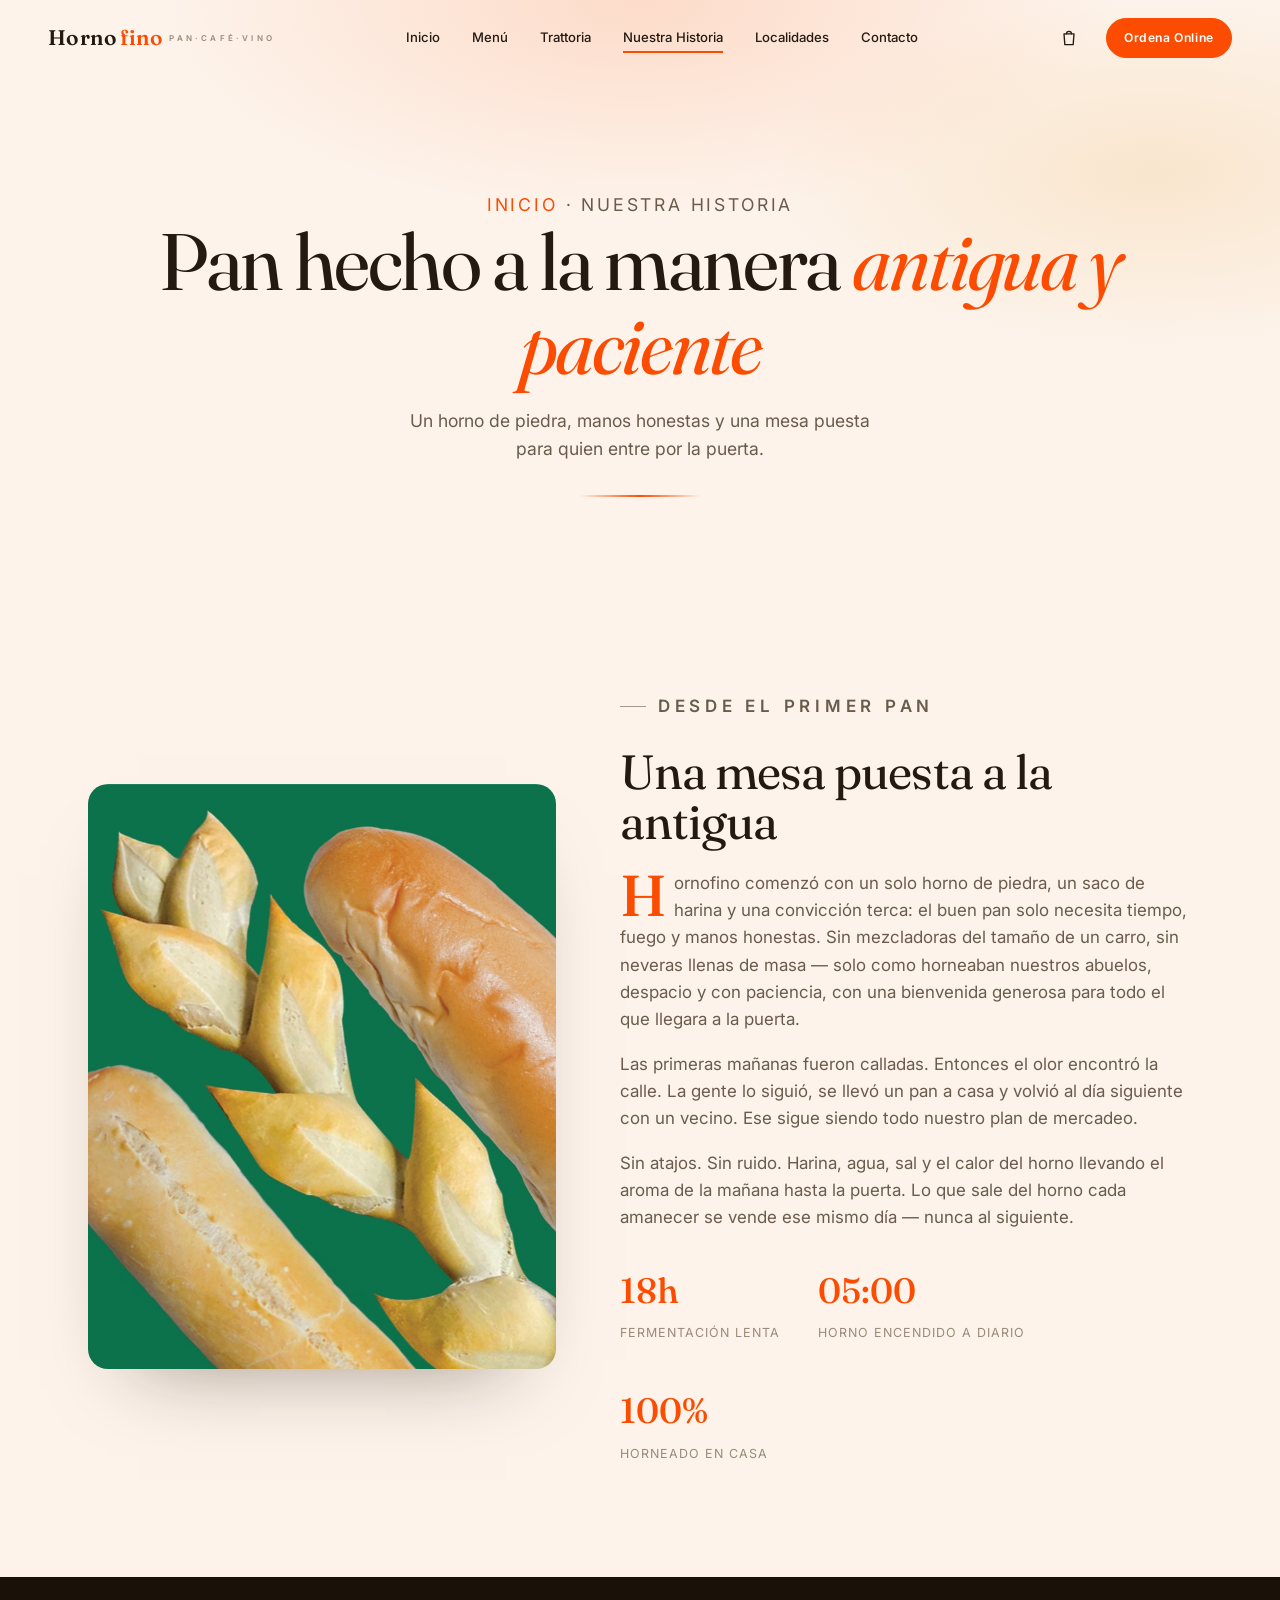
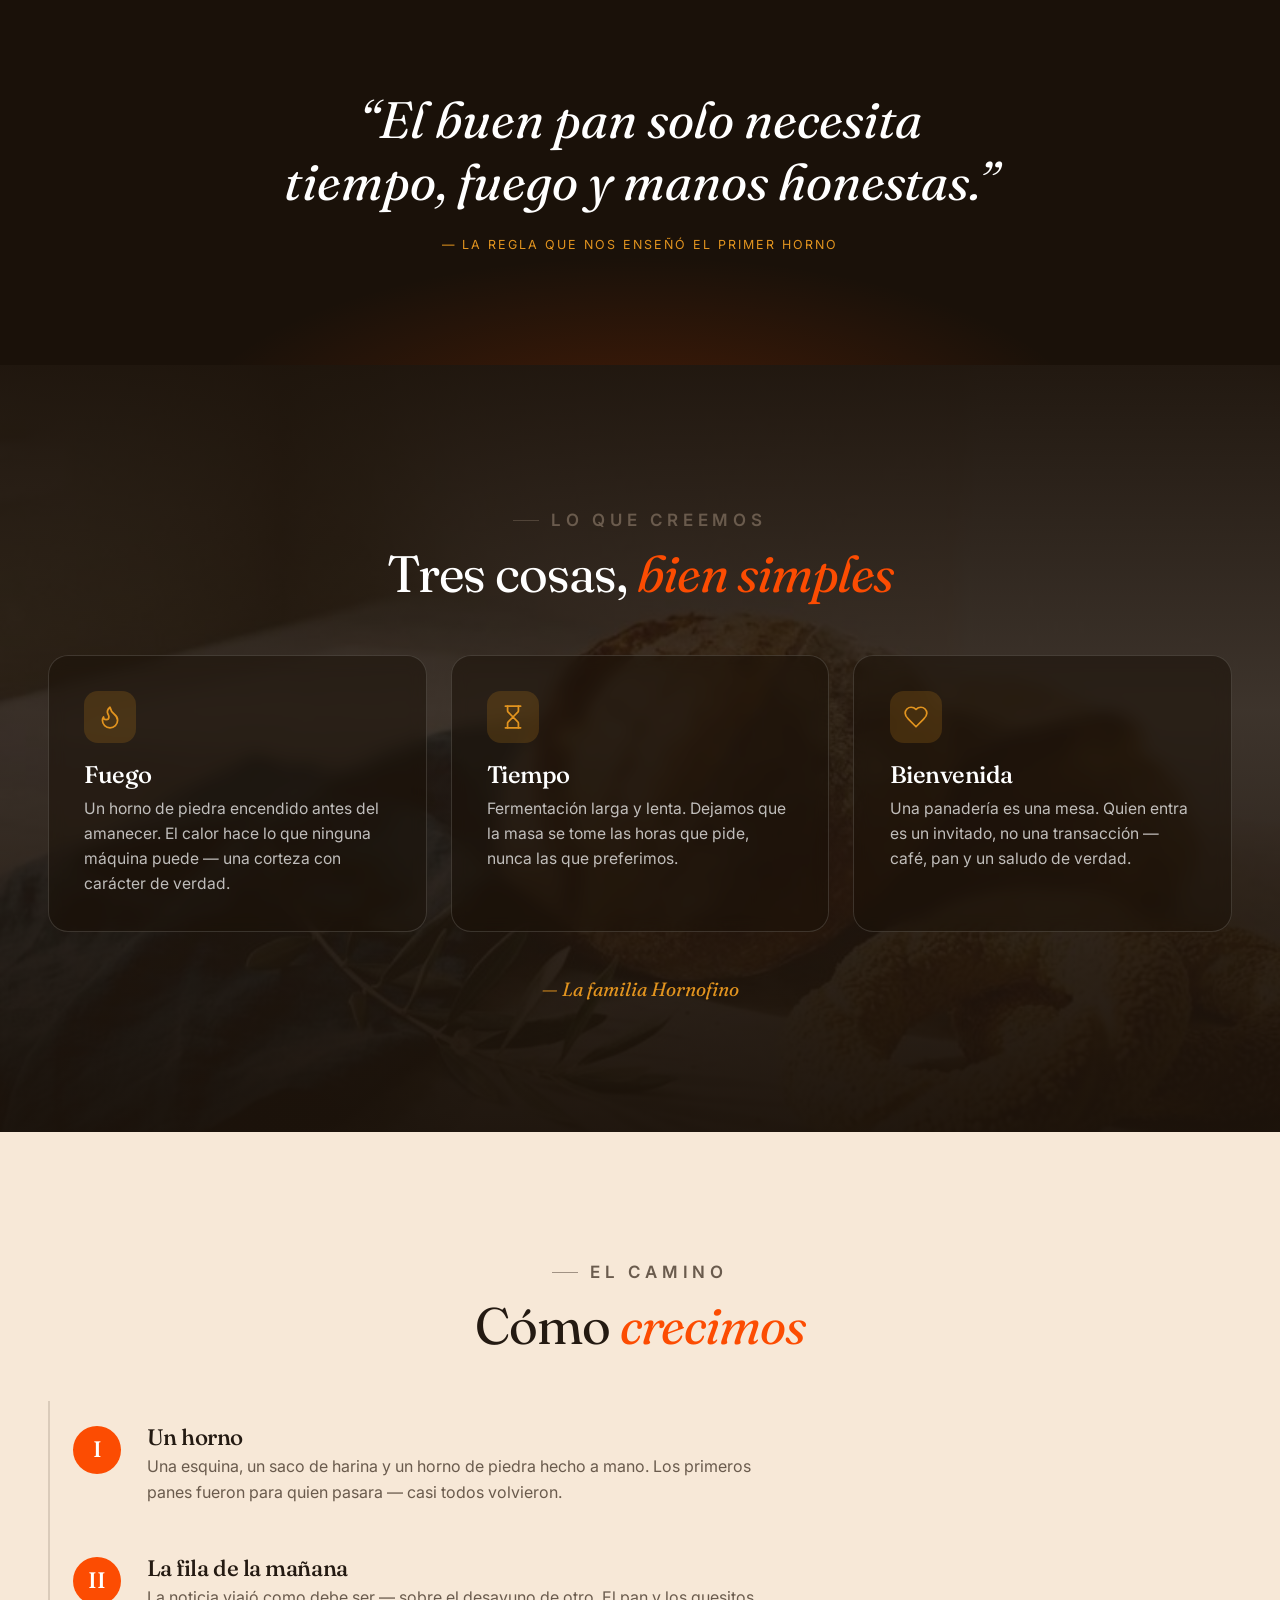
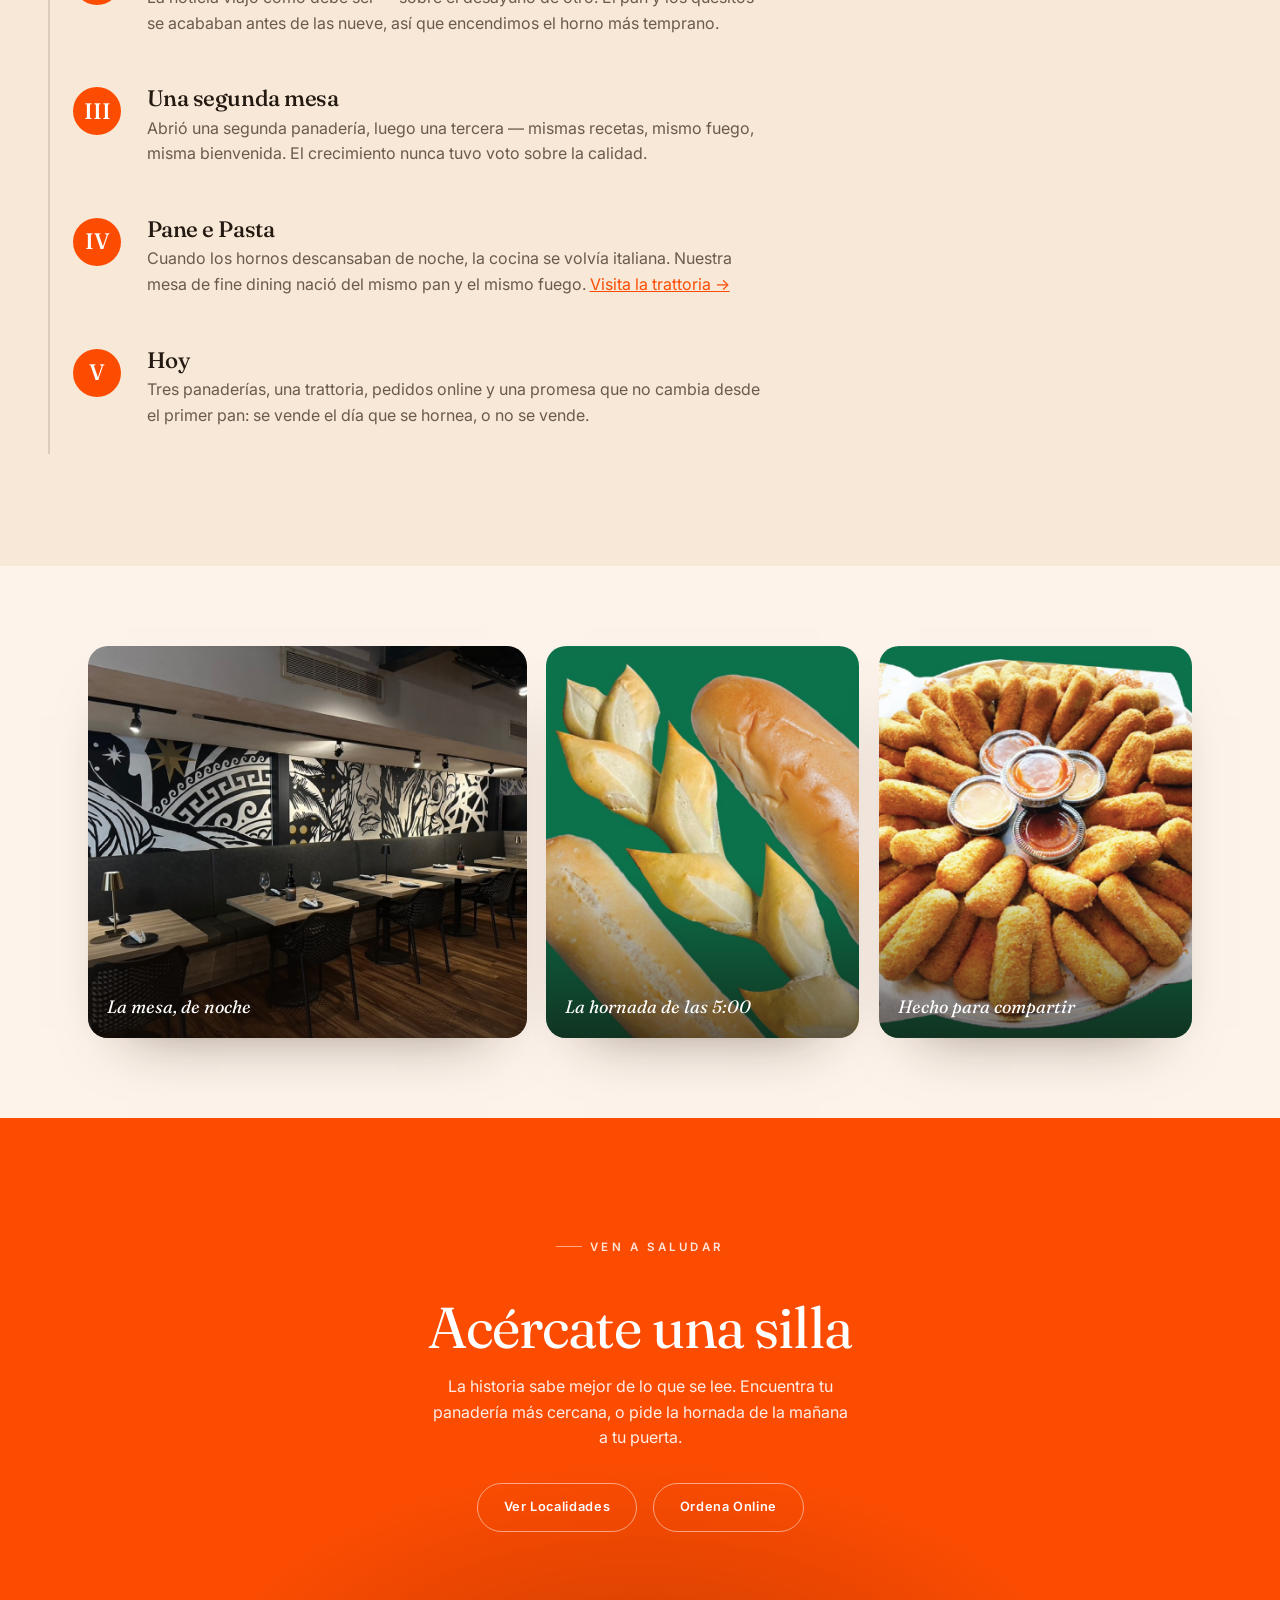
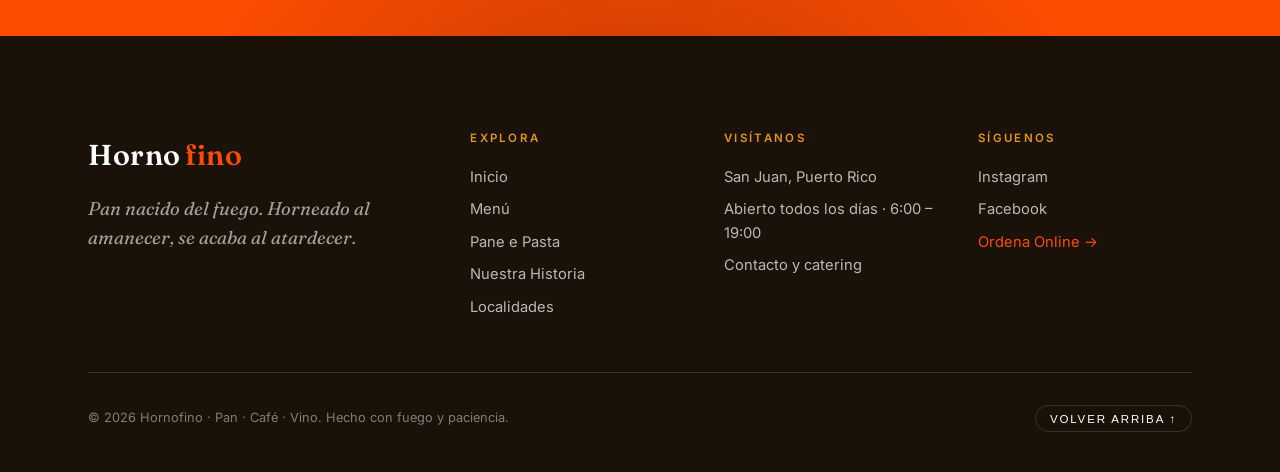
==== commit e191620b: "Client revision pass: full Spanish site, real trattoria carta, menu/catering/about/locations redesig" ====
--- a/about.html
+++ b/about.html
@@ -1,10 +1,10 @@
 <!DOCTYPE html>
-<html lang="en">
+<html lang="es">
 <head>
   <meta charset="UTF-8" />
   <meta name="viewport" content="width=device-width, initial-scale=1.0" />
-  <title>Our Story — Hornofino</title>
-  <meta name="description" content="The story of Hornofino — a stone oven lit before dawn, the art of a generous welcome, and a belief that good bread needs only time, fire, and honest hands. San Juan, Puerto Rico." />
+  <title>Nuestra Historia — Hornofino</title>
+  <meta name="description" content="La historia de Hornofino — un horno de piedra encendido antes del amanecer, el arte de una bienvenida generosa y la convicción de que el buen pan solo necesita tiempo, fuego y manos honestas. San Juan, Puerto Rico." />
   <link rel="icon" href="assets/favicon.png" type="image/png" />
   <link rel="preconnect" href="https://fonts.googleapis.com" />
   <link rel="preconnect" href="https://fonts.gstatic.com" crossorigin />
@@ -14,96 +14,115 @@
 <body>
   <div class="scrollbar" id="scrollbar"></div>
   <header class="nav" id="nav">
-    <a class="brand" href="index.html" aria-label="Hornofino home">Horno<b>fino</b><small>Pan·Café·Vino</small></a>
-    <nav class="nav__links" aria-label="Primary">
-      <a href="index.html">Home</a>
-      <a href="menu.html">Menu</a>
+    <a class="brand" href="index.html" aria-label="Inicio de Hornofino">Horno<b>fino</b><small>Pan·Café·Vino</small></a>
+    <nav class="nav__links" aria-label="Principal">
+      <a href="index.html">Inicio</a>
+      <a href="menu.html">Menú</a>
       <a href="pane-e-pasta.html">Trattoria</a>
-      <a href="about.html" class="active" aria-current="page">Our Story</a>
-      <a href="locations.html">Locations</a>
-      <a href="contact.html">Contact</a>
+      <a href="about.html" class="active" aria-current="page">Nuestra Historia</a>
+      <a href="locations.html">Localidades</a>
+      <a href="contact.html">Contacto</a>
     </nav>
     <div class="nav__right">
-      <a class="nav__cart" href="cart.html" aria-label="View basket">
+      <a class="nav__cart" href="cart.html" aria-label="Ver canasta">
         <svg viewBox="0 0 24 24" fill="none" stroke="currentColor" stroke-width="1.6" stroke-linecap="round" stroke-linejoin="round"><path d="M6 7h12l-1 13H7z"/><path d="M9 7a3 3 0 0 1 6 0"/></svg>
         <span class="nav__cart-count" data-cart-count>0</span>
       </a>
-      <span class="magnetic"><a class="btn btn--solid nav__cta" href="contact.html#order">Order Online</a></span>
-      <button class="burger" id="burger" aria-label="Open menu" aria-expanded="false"><span></span><span></span><span></span></button>
+      <span class="magnetic"><a class="btn btn--solid nav__cta" href="contact.html#order">Ordena Online</a></span>
+      <button class="burger" id="burger" aria-label="Abrir menú" aria-expanded="false"><span></span><span></span><span></span></button>
     </div>
   </header>
-  <nav class="drawer" id="drawer" aria-label="Mobile">
-    <a href="index.html">Home</a>
-    <a href="menu.html">Menu</a>
+  <nav class="drawer" id="drawer" aria-label="Móvil">
+    <a href="index.html">Inicio</a>
+    <a href="menu.html">Menú</a>
     <a href="pane-e-pasta.html">Trattoria</a>
-    <a href="about.html">Our Story</a>
-    <a href="locations.html">Locations</a>
-    <a href="contact.html">Contact</a>
-    <a href="contact.html#order" style="color:var(--orange);opacity:1">Order Online →</a>
-    <p class="drawer__foot">Open daily · 6:00 – 19:00 · San Juan, PR</p>
+    <a href="about.html">Nuestra Historia</a>
+    <a href="locations.html">Localidades</a>
+    <a href="contact.html">Contacto</a>
+    <a href="contact.html#order" style="color:var(--orange);opacity:1">Ordena Online →</a>
+    <p class="drawer__foot">Abierto todos los días · 6:00 – 19:00 · San Juan, PR</p>
   </nav>
 
   <section class="page-banner">
-    <p class="crumbs"><a href="index.html">Home</a> · Our Story</p>
-    <h1>Bread made the <em>old, patient way</em></h1>
-    <p>One stone oven, honest hands, and a table set for whoever walks in.</p>
+    <p class="crumbs"><a href="index.html">Inicio</a> · Nuestra Historia</p>
+    <h1>Pan hecho a la manera <em>antigua y paciente</em></h1>
+    <p>Un horno de piedra, manos honestas y una mesa puesta para quien entre por la puerta.</p>
     <div class="meander-rule" aria-hidden="true"></div>
   </section>
 
   <section class="story">
     <div class="about-story">
-      <div class="story__img reveal"><img src="assets/menu-hf/panes.jpg" alt="Pan de agua and pan sobao warm from the Hornofino oven" loading="lazy" /></div>
+      <div class="story__img reveal"><img src="assets/menu-hf/panes.jpg" alt="Pan de agua y pan sobao tibios del horno de Hornofino" loading="lazy" /></div>
       <div class="story__text">
-        <p class="eyebrow">Since the first loaf</p>
-        <h2>A table set in the old way</h2>
-        <p class="dropcap">Hornofino began with a single stone oven, a sack of flour, and a stubborn belief: good bread needs only time, fire, and honest hands. No mixers the size of cars, no freezers full of dough — just the way our grandparents baked, slowly and patiently, with a generous welcome for everyone at the door.</p>
-        <p>The first mornings were quiet. Then the smell found the street. People followed it in, took a loaf home, and came back the next day with a neighbor. That is still our whole marketing plan.</p>
-        <p>No shortcuts. No noise. Flour, water, salt, and the warmth of the oven carrying the scent of morning through the door. What leaves the oven each dawn is sold that same day — never the next.</p>
+        <p class="eyebrow">Desde el primer pan</p>
+        <h2>Una mesa puesta a la antigua</h2>
+        <p class="dropcap">Hornofino comenzó con un solo horno de piedra, un saco de harina y una convicción terca: el buen pan solo necesita tiempo, fuego y manos honestas. Sin mezcladoras del tamaño de un carro, sin neveras llenas de masa — solo como horneaban nuestros abuelos, despacio y con paciencia, con una bienvenida generosa para todo el que llegara a la puerta.</p>
+        <p>Las primeras mañanas fueron calladas. Entonces el olor encontró la calle. La gente lo siguió, se llevó un pan a casa y volvió al día siguiente con un vecino. Ese sigue siendo todo nuestro plan de mercadeo.</p>
+        <p>Sin atajos. Sin ruido. Harina, agua, sal y el calor del horno llevando el aroma de la mañana hasta la puerta. Lo que sale del horno cada amanecer se vende ese mismo día — nunca al siguiente.</p>
         <ul class="story__stats">
-          <li><strong>18h</strong><span>Slow ferment</span></li>
-          <li><strong>05:00</strong><span>Oven lit daily</span></li>
-          <li><strong>100%</strong><span>Baked in-house</span></li>
+          <li><strong>18h</strong><span>Fermentación lenta</span></li>
+          <li><strong>05:00</strong><span>Horno encendido a diario</span></li>
+          <li><strong>100%</strong><span>Horneado en casa</span></li>
         </ul>
       </div>
     </div>
   </section>
 
   <section class="pullquote">
-    <blockquote>“Good bread needs only time, fire, and honest hands.”<cite>— The rule the first oven taught us</cite></blockquote>
+    <blockquote>“El buen pan solo necesita tiempo, fuego y manos honestas.”<cite>— La regla que nos enseñó el primer horno</cite></blockquote>
   </section>
 
-  <section class="values">
-    <header class="section-head">
-      <p class="eyebrow eyebrow--center">What we believe</p>
-      <h2>Three things, <em>kept simple</em></h2>
-    </header>
-    <div class="values__grid">
-      <article class="value"><span class="glyph" aria-hidden="true"><svg viewBox="0 0 24 24" fill="none" stroke="currentColor" stroke-width="1.6" stroke-linecap="round" stroke-linejoin="round"><path d="M8.5 14.5A2.5 2.5 0 0 0 11 12c0-1.38-.5-2-1-3-1.072-2.143-.224-4.054 2-6 .5 2.5 2 4.9 4 6.5 2 1.6 3 3.5 3 5.5a7 7 0 1 1-14 0c0-1.153.433-2.294 1-3a2.5 2.5 0 0 0 2.5 2.5z"/></svg></span><h3>Fire</h3><p>A stone oven lit before dawn. Heat does what no machine can — a crust with real character.</p></article>
-      <article class="value"><span class="glyph" aria-hidden="true"><svg viewBox="0 0 24 24" fill="none" stroke="currentColor" stroke-width="1.6" stroke-linecap="round" stroke-linejoin="round"><path d="M5 22h14"/><path d="M5 2h14"/><path d="M17 22v-4.172a2 2 0 0 0-.586-1.414L12 12l-4.414 4.414A2 2 0 0 0 7 17.828V22"/><path d="M7 2v4.172a2 2 0 0 0 .586 1.414L12 12l4.414-4.414A2 2 0 0 0 17 6.172V2"/></svg></span><h3>Time</h3><p>Long, slow fermentation. We let the dough take the hours it asks for, never the ones we'd prefer.</p></article>
-      <article class="value"><span class="glyph" aria-hidden="true"><svg viewBox="0 0 24 24" fill="none" stroke="currentColor" stroke-width="1.6" stroke-linecap="round" stroke-linejoin="round"><path d="M19 14c1.49-1.46 3-3.21 3-5.5A5.5 5.5 0 0 0 16.5 3c-1.76 0-3 .5-4.5 2-1.5-1.5-2.74-2-4.5-2A5.5 5.5 0 0 0 2 8.5c0 2.3 1.51 4.04 3 5.5l7 7z"/></svg></span><h3>Welcome</h3><p>A bakery is a table. Everyone who walks in is a guest, not a transaction — café, pan, and a real hello.</p></article>
+  <section class="believe">
+    <div class="believe__bg" aria-hidden="true"><img src="assets/breads.jpg" alt="" loading="lazy" /></div>
+    <div class="believe__inner">
+      <header class="section-head">
+        <p class="eyebrow eyebrow--center eyebrow--light">Lo que creemos</p>
+        <h2>Tres cosas, <em>bien simples</em></h2>
+      </header>
+      <div class="believe__grid">
+        <article class="believe__card"><span class="glyph" aria-hidden="true"><svg viewBox="0 0 24 24" fill="none" stroke="currentColor" stroke-width="1.6" stroke-linecap="round" stroke-linejoin="round"><path d="M8.5 14.5A2.5 2.5 0 0 0 11 12c0-1.38-.5-2-1-3-1.072-2.143-.224-4.054 2-6 .5 2.5 2 4.9 4 6.5 2 1.6 3 3.5 3 5.5a7 7 0 1 1-14 0c0-1.153.433-2.294 1-3a2.5 2.5 0 0 0 2.5 2.5z"/></svg></span><h3>Fuego</h3><p>Un horno de piedra encendido antes del amanecer. El calor hace lo que ninguna máquina puede — una corteza con carácter de verdad.</p></article>
+        <article class="believe__card"><span class="glyph" aria-hidden="true"><svg viewBox="0 0 24 24" fill="none" stroke="currentColor" stroke-width="1.6" stroke-linecap="round" stroke-linejoin="round"><path d="M5 22h14"/><path d="M5 2h14"/><path d="M17 22v-4.172a2 2 0 0 0-.586-1.414L12 12l-4.414 4.414A2 2 0 0 0 7 17.828V22"/><path d="M7 2v4.172a2 2 0 0 0 .586 1.414L12 12l4.414-4.414A2 2 0 0 0 17 6.172V2"/></svg></span><h3>Tiempo</h3><p>Fermentación larga y lenta. Dejamos que la masa se tome las horas que pide, nunca las que preferimos.</p></article>
+        <article class="believe__card"><span class="glyph" aria-hidden="true"><svg viewBox="0 0 24 24" fill="none" stroke="currentColor" stroke-width="1.6" stroke-linecap="round" stroke-linejoin="round"><path d="M19 14c1.49-1.46 3-3.21 3-5.5A5.5 5.5 0 0 0 16.5 3c-1.76 0-3 .5-4.5 2-1.5-1.5-2.74-2-4.5-2A5.5 5.5 0 0 0 2 8.5c0 2.3 1.51 4.04 3 5.5l7 7z"/></svg></span><h3>Bienvenida</h3><p>Una panadería es una mesa. Quien entra es un invitado, no una transacción — café, pan y un saludo de verdad.</p></article>
+      </div>
+      <p class="believe__sign">— La familia Hornofino</p>
     </div>
   </section>
 
   <section class="timeline">
     <header class="section-head">
-      <p class="eyebrow eyebrow--center">The journey</p>
-      <h2>How we <em>grew</em></h2>
+      <p class="eyebrow eyebrow--center">El camino</p>
+      <h2>Cómo <em>crecimos</em></h2>
     </header>
-    <div class="timeline__row"><div class="timeline__year">I</div><div><h3>One oven</h3><p>A corner shop, a sack of flour, and a hand-built stone oven. The first loaves went to whoever wandered in — most came back.</p></div></div>
-    <div class="timeline__row"><div class="timeline__year">II</div><div><h3>The morning queue</h3><p>Word travelled the way it should — over someone else's breakfast. Pan and quesitos sold out before nine, so we lit the oven earlier.</p></div></div>
-    <div class="timeline__row"><div class="timeline__year">III</div><div><h3>A second table</h3><p>A second bakery opened, then a third — same recipes, same fire, same welcome. Growth never got a vote over quality.</p></div></div>
-    <div class="timeline__row"><div class="timeline__year">IV</div><div><h3>Pane e Pasta</h3><p>When the ovens rested at night, the kitchen turned Italian. Our fine-dining table was born on the same bread and the same fire. <a href="pane-e-pasta.html" style="color:var(--orange)">Visit the trattoria →</a></p></div></div>
-    <div class="timeline__row"><div class="timeline__year">V</div><div><h3>Today</h3><p>Three bakeries, a trattoria, online ordering, and a promise that hasn't changed since loaf one: sold the day it's baked, or not at all.</p></div></div>
+    <div class="timeline__row"><div class="timeline__year">I</div><div><h3>Un horno</h3><p>Una esquina, un saco de harina y un horno de piedra hecho a mano. Los primeros panes fueron para quien pasara — casi todos volvieron.</p></div></div>
+    <div class="timeline__row"><div class="timeline__year">II</div><div><h3>La fila de la mañana</h3><p>La noticia viajó como debe ser — sobre el desayuno de otro. El pan y los quesitos se acababan antes de las nueve, así que encendimos el horno más temprano.</p></div></div>
+    <div class="timeline__row"><div class="timeline__year">III</div><div><h3>Una segunda mesa</h3><p>Abrió una segunda panadería, luego una tercera — mismas recetas, mismo fuego, misma bienvenida. El crecimiento nunca tuvo voto sobre la calidad.</p></div></div>
+    <div class="timeline__row"><div class="timeline__year">IV</div><div><h3>Pane e Pasta</h3><p>Cuando los hornos descansaban de noche, la cocina se volvía italiana. Nuestra mesa de fine dining nació del mismo pan y el mismo fuego. <a href="pane-e-pasta.html" style="color:var(--orange)">Visita la trattoria →</a></p></div></div>
+    <div class="timeline__row"><div class="timeline__year">V</div><div><h3>Hoy</h3><p>Tres panaderías, una trattoria, pedidos online y una promesa que no cambia desde el primer pan: se vende el día que se hornea, o no se vende.</p></div></div>
+  </section>
+
+  <section class="about-gallery" aria-label="La vida en Hornofino">
+    <figure class="about-gallery__item about-gallery__item--wide reveal">
+      <img src="assets/menu-hf/pane-e-pasta.jpg" alt="La sala de Pane e Pasta — la mesa de la familia por la noche" loading="lazy" />
+      <figcaption>La mesa, de noche</figcaption>
+    </figure>
+    <figure class="about-gallery__item reveal">
+      <img src="assets/menu-hf/panes.jpg" alt="Panes de la hornada de la mañana" loading="lazy" />
+      <figcaption>La hornada de las 5:00</figcaption>
+    </figure>
+    <figure class="about-gallery__item reveal">
+      <img src="assets/menu-hf/bandejas.jpg" alt="Bandeja de croquetas lista para compartir" loading="lazy" />
+      <figcaption>Hecho para compartir</figcaption>
+    </figure>
   </section>
 
   <section class="order" id="order">
     <div class="order__inner">
-      <p class="eyebrow eyebrow--center">Come say hello</p>
-      <h2>Pull up a chair</h2>
-      <p>The story tastes better than it reads. Find your nearest bakery, or order the morning bake to your door.</p>
+      <p class="eyebrow eyebrow--center">Ven a saludar</p>
+      <h2>Acércate una silla</h2>
+      <p>La historia sabe mejor de lo que se lee. Encuentra tu panadería más cercana, o pide la hornada de la mañana a tu puerta.</p>
       <div class="hero__actions">
-        <span class="magnetic"><a class="btn btn--light" href="locations.html">See Locations</a></span>
-        <span class="magnetic"><a class="btn btn--light" href="contact.html#order">Order Online</a></span>
+        <span class="magnetic"><a class="btn btn--light" href="locations.html">Ver Localidades</a></span>
+        <span class="magnetic"><a class="btn btn--light" href="contact.html#order">Ordena Online</a></span>
       </div>
     </div>
   </section>
@@ -113,18 +132,18 @@
       <div class="footer__top">
         <div class="footer__brand">
           <a class="brand" href="index.html">Horno<b>fino</b></a>
-          <p class="footer__tag">Bread born of fire. Baked at dawn, gone by sundown.</p>
+          <p class="footer__tag">Pan nacido del fuego. Horneado al amanecer, se acaba al atardecer.</p>
         </div>
-        <nav class="footer__col" aria-label="Footer menu">
-          <h4>Explore</h4>
-          <a href="index.html">Home</a><a href="menu.html">Menu</a><a href="pane-e-pasta.html">Pane e Pasta</a><a href="about.html">Our Story</a><a href="locations.html">Locations</a>
+        <nav class="footer__col" aria-label="Menú del pie de página">
+          <h4>Explora</h4>
+          <a href="index.html">Inicio</a><a href="menu.html">Menú</a><a href="pane-e-pasta.html">Pane e Pasta</a><a href="about.html">Nuestra Historia</a><a href="locations.html">Localidades</a>
         </nav>
-        <div class="footer__col"><h4>Visit</h4><p>San Juan, Puerto Rico</p><p>Open daily · 6:00 – 19:00</p><a href="contact.html">Contact &amp; catering</a></div>
-        <div class="footer__col"><h4>Follow</h4><a href="#" onclick="return false;">Instagram</a><a href="#" onclick="return false;">Facebook</a><a href="contact.html#order" style="color:var(--orange)">Order Online →</a></div>
+        <div class="footer__col"><h4>Visítanos</h4><p>San Juan, Puerto Rico</p><p>Abierto todos los días · 6:00 – 19:00</p><a href="contact.html">Contacto y catering</a></div>
+        <div class="footer__col"><h4>Síguenos</h4><a href="#" onclick="return false;">Instagram</a><a href="#" onclick="return false;">Facebook</a><a href="contact.html#order" style="color:var(--orange)">Ordena Online →</a></div>
       </div>
       <div class="footer__bottom">
-        <p class="footer__copy">© <span id="year"></span> Hornofino · Pan · Café · Vino. Crafted with fire and patience.</p>
-        <button class="totop" id="totop">Back to top ↑</button>
+        <p class="footer__copy">© <span id="year"></span> Hornofino · Pan · Café · Vino. Hecho con fuego y paciencia.</p>
+        <button class="totop" id="totop">Volver arriba ↑</button>
       </div>
     </div>
   </footer>
--- a/site.css
+++ b/site.css
@@ -132,17 +132,24 @@
 .menu-page{max-width:var(--maxw);margin:0 auto;padding:clamp(2.5rem,6vw,4rem) clamp(1.25rem,5vw,3rem) 5rem}
 
 .signature{margin-bottom:clamp(3rem,7vw,5rem)}
-.signature__inner{position:relative;display:grid;grid-template-columns:1fr 1fr;gap:0;border-radius:var(--radius);overflow:hidden;
+.signature__inner{position:relative;display:grid;grid-template-columns:1.02fr .98fr;gap:0;border-radius:var(--radius);overflow:hidden;
   background:var(--char);color:#fff;box-shadow:0 40px 80px -50px rgba(40,25,12,.6)}
-.signature__photo{position:relative;min-height:340px;order:2}
+.signature__inner::before{content:"";position:absolute;inset:0;pointer-events:none;z-index:0;
+  background:radial-gradient(70% 90% at 8% 110%,rgba(252,76,2,.28),transparent 58%)}
+.signature__copy{position:relative;z-index:2;padding:clamp(2.2rem,4.5vw,3.6rem);display:flex;flex-direction:column;align-items:flex-start;justify-content:center}
+.signature__photo{position:relative;min-height:380px}
 .signature__photo img{position:absolute;inset:0;width:100%;height:100%;object-fit:cover}
-.signature__inner>*:not(.signature__photo){padding:clamp(2rem,4vw,3.4rem);order:1}
+.signature__fade{position:absolute;inset:0;pointer-events:none;background:linear-gradient(90deg,var(--char),rgba(26,17,9,0) 32%)}
 .signature__badge{display:inline-block;background:var(--orange);color:#fff;font-size:.66rem;font-weight:600;letter-spacing:.16em;text-transform:uppercase;padding:.5em 1em;border-radius:100px;margin-bottom:1.2rem}
-.signature h2{font-size:clamp(2rem,4.5vw,3.2rem);font-weight:400}
+.signature h2{font-size:clamp(2.2rem,4.8vw,3.4rem);font-weight:400}
 .signature h2 em{color:var(--amber)}
-.signature>p,.signature__inner p{color:rgba(255,255,255,.75);max-width:40ch;margin:1rem 0 0}
+.signature__copy>p{color:rgba(255,255,255,.75);max-width:40ch;margin:1rem 0 0}
+.signature__flavors{display:flex;gap:.5rem;flex-wrap:wrap;margin-top:1.4rem}
+.signature__flavor{font-size:.7rem;font-weight:600;letter-spacing:.1em;text-transform:uppercase;color:var(--amber);
+  border:1px solid rgba(226,148,31,.45);border-radius:100px;padding:.42em 1em}
 .signature__row{display:flex;align-items:center;gap:1.4rem;margin-top:1.8rem;flex-wrap:wrap}
 .signature__price{font-family:var(--display);font-size:1.8rem;font-weight:500;color:var(--amber)}
+.signature__note{font-size:.78rem;color:rgba(255,255,255,.45);margin-top:1.4rem;letter-spacing:.04em}
 
 .menu-section{padding:clamp(2rem,4vw,3rem) 0;border-top:1px solid var(--line)}
 .menu-section__head{display:flex;align-items:center;gap:1rem;margin-bottom:.4rem}
@@ -161,6 +168,20 @@
 .menu-item__add{flex:none;width:30px;height:30px;border-radius:50%;border:1.5px solid var(--line);background:transparent;color:var(--ink);font-size:1.1rem;line-height:1;cursor:pointer;display:grid;place-items:center;transition:background .3s,color .3s,border-color .3s,transform .4s var(--ease)}
 .menu-item__add:hover{background:var(--orange);color:#fff;border-color:var(--orange);transform:rotate(90deg)}
 .menu-item__add.added{background:#2e7d32;border-color:#2e7d32;color:#fff;transform:none}
+
+/* ---- Catering: one-line names + 25/50 piece options ---- */
+#catering .menu-item{flex-wrap:wrap;row-gap:.35rem}
+#catering .menu-item__name{white-space:nowrap}
+.menu-item__opts{display:flex;gap:.45rem;flex:none}
+.menu-item__opt{font-family:var(--sans);font-size:.76rem;font-weight:600;letter-spacing:.02em;white-space:nowrap;
+  color:var(--ink-soft);background:transparent;border:1.5px solid var(--line);border-radius:100px;padding:.5em 1em;cursor:pointer;
+  font-variant-numeric:tabular-nums;transition:background .3s,color .3s,border-color .3s,transform .4s var(--ease)}
+.menu-item__opt:hover{background:var(--orange);color:#fff;border-color:var(--orange);transform:translateY(-2px)}
+.menu-item__opt.added{background:#2e7d32;border-color:#2e7d32;color:#fff;transform:none}
+@media(max-width:560px){
+  .menu-item--sizes{display:grid;grid-template-columns:1fr}
+  .menu-item--sizes .menu-item__dots{display:none}
+}
 .menu-section__note,.menu-note{font-size:.82rem;color:var(--ink-dim);margin-top:1.2rem;font-style:italic}
 .menu-note{text-align:center;margin-top:3rem}
 
@@ -192,6 +213,41 @@
 .value h3{font-size:1.5rem;font-weight:500;margin-bottom:.5rem}
 .value p{color:var(--ink-soft);font-size:.98rem}
 
+/* ---- Believe: immersive full-bleed values band (about) ---- */
+.believe{position:relative;padding:clamp(4.5rem,10vw,8rem) clamp(1.25rem,5vw,3rem);overflow:hidden;background:var(--char);color:#fff}
+.believe__bg{position:absolute;inset:0}
+.believe__bg img{width:100%;height:100%;object-fit:cover;opacity:.42}
+.believe::after{content:"";position:absolute;inset:0;background:linear-gradient(180deg,rgba(26,17,9,.9),rgba(26,17,9,.55) 45%,rgba(26,17,9,.92))}
+.believe__inner{position:relative;z-index:2;max-width:var(--maxw);margin:0 auto}
+.believe .section-head h2{color:#fff}
+.believe__grid{display:grid;grid-template-columns:repeat(3,1fr);gap:1.5rem}
+.believe__card{background:rgba(26,17,9,.55);backdrop-filter:blur(8px);-webkit-backdrop-filter:blur(8px);
+  border:1px solid rgba(255,255,255,.14);border-radius:var(--radius);padding:2.2rem;
+  transition:transform .5s var(--ease),border-color .3s}
+.believe__card:hover{transform:translateY(-6px);border-color:rgba(226,148,31,.5)}
+.believe__card .glyph{background:rgba(226,148,31,.18);color:var(--amber)}
+.believe__card h3{color:#fff;font-size:1.5rem;font-weight:500;margin-bottom:.5rem}
+.believe__card p{color:rgba(255,255,255,.72);font-size:.98rem}
+.believe__sign{text-align:center;margin-top:2.6rem;font-family:var(--display);font-style:italic;font-size:1.2rem;color:var(--amber)}
+@media(max-width:920px){.believe__grid{grid-template-columns:1fr}}
+
+/* ---- About gallery: photo band after the timeline ---- */
+.about-gallery{max-width:var(--maxw);margin:0 auto;padding:clamp(3rem,7vw,5rem) clamp(1.25rem,5vw,3rem);
+  display:grid;grid-template-columns:1.4fr 1fr 1fr;gap:1.2rem}
+.about-gallery__item{position:relative;margin:0;border-radius:var(--radius);overflow:hidden;aspect-ratio:4/5;
+  box-shadow:0 30px 60px -40px rgba(40,25,12,.55)}
+.about-gallery__item--wide{aspect-ratio:auto}
+.about-gallery__item img{width:100%;height:100%;object-fit:cover;transition:transform .9s var(--ease)}
+.about-gallery__item:hover img{transform:scale(1.05)}
+.about-gallery__item::after{content:"";position:absolute;inset:0;background:linear-gradient(0deg,rgba(20,13,8,.62),transparent 42%);pointer-events:none}
+.about-gallery__item figcaption{position:absolute;left:1.2rem;bottom:1rem;right:1.2rem;z-index:2;color:#fff;
+  font-family:var(--display);font-style:italic;font-size:1.12rem}
+@media(max-width:920px){
+  .about-gallery{grid-template-columns:1fr 1fr}
+  .about-gallery__item--wide{grid-column:1/-1;aspect-ratio:16/9}
+}
+@media(max-width:560px){.about-gallery{grid-template-columns:1fr}.about-gallery__item{aspect-ratio:4/3}}
+
 .timeline{padding:clamp(4rem,9vw,7rem) 0;background:var(--bg-2)}
 .timeline .section-head{margin-bottom:3rem}
 .timeline__row{max-width:760px;margin:0 auto;padding:1.6rem clamp(1.25rem,5vw,3rem);display:grid;grid-template-columns:auto 1fr;gap:1.6rem;align-items:start;border-left:2px solid var(--line);position:relative}
@@ -205,6 +261,31 @@
    ============================================================ */
 .locations{padding:clamp(4rem,9vw,7rem) 0}
 .locations__grid{max-width:var(--maxw);margin:0 auto;padding:0 clamp(1.25rem,5vw,3rem);display:grid;grid-template-columns:repeat(3,1fr);gap:1.5rem}
+
+/* ---- Immersive location cards: image-first with overlaid content ---- */
+.place--immersive{position:relative;aspect-ratio:3/4.2;border-radius:var(--radius);overflow:hidden;border:0;
+  background:var(--char);box-shadow:0 36px 70px -45px rgba(40,25,12,.65);display:block}
+.place--immersive .place__bg{position:absolute;inset:0;width:100%;height:100%;object-fit:cover;
+  transition:transform 1s var(--ease),filter .6s}
+.place--immersive:hover .place__bg{transform:scale(1.07)}
+.place__scrim{position:absolute;inset:0;background:linear-gradient(6deg,rgba(20,13,8,.92) 18%,rgba(20,13,8,.45) 52%,rgba(20,13,8,.08) 78%);
+  transition:background .5s}
+.place__content{position:absolute;left:0;right:0;bottom:0;padding:1.7rem 1.7rem 1.6rem;color:#fff;z-index:2;
+  display:flex;flex-direction:column;gap:.45rem;transform:translateY(6px);transition:transform .6s var(--ease)}
+.place--immersive:hover .place__content{transform:translateY(0)}
+.place__no{position:absolute;top:-3.2rem;right:1.4rem;font-family:var(--display);font-size:2.2rem;font-weight:300;
+  color:rgba(255,255,255,.55);font-style:italic}
+.place--immersive h3{font-size:1.8rem;font-weight:500;color:#fff;letter-spacing:-.01em}
+.place__addr{color:rgba(255,255,255,.82);font-size:.92rem;line-height:1.6}
+.place__hours{font-size:.7rem;font-weight:600;letter-spacing:.14em;text-transform:uppercase;color:var(--amber);margin-top:.15rem}
+.place__cta{display:inline-flex;align-items:center;gap:.5em;margin-top:.9rem;align-self:flex-start;
+  color:#fff;text-decoration:none;font-weight:600;font-size:.86rem;letter-spacing:.03em;
+  border:1.5px solid rgba(255,255,255,.4);border-radius:100px;padding:.62em 1.3em;
+  transition:background .3s,border-color .3s,color .3s}
+.place__cta:hover{background:var(--orange);border-color:var(--orange);text-decoration:none}
+.place__cta .arr{transition:transform .4s var(--ease)}
+.place__cta:hover .arr{transform:translateX(4px)}
+@media(max-width:920px){.place--immersive{aspect-ratio:4/3.4}}
 .place{background:var(--surface);border:1px solid var(--line);border-radius:var(--radius);overflow:hidden;transition:transform .5s var(--ease),box-shadow .5s var(--ease);display:flex;flex-direction:column}
 .place:hover{transform:translateY(-6px);box-shadow:0 30px 50px -30px rgba(40,25,12,.35)}
 .place__media{aspect-ratio:16/10;overflow:hidden}
@@ -357,6 +438,8 @@
 .pp-dish__desc{display:block;font-size:.86rem;color:rgba(243,233,221,.55);margin-top:.2rem}
 .pp-dish__price{font-family:var(--display);font-size:1.2rem;font-weight:500;color:var(--pp-gold);white-space:nowrap}
 .pp-note{text-align:center;color:rgba(243,233,221,.5);font-size:.84rem;font-style:italic;margin-top:2.5rem}
+.pp-dishes--cols{display:grid;grid-template-columns:1fr 1fr;column-gap:clamp(1.5rem,4vw,3.5rem)}
+@media(max-width:720px){.pp-dishes--cols{grid-template-columns:1fr}}
 
 /* ---- Bar: cocktails · whisky · wine ---- */
 .pp-drinks{max-width:960px;margin:0 auto;padding:0 clamp(1.25rem,5vw,3rem)}
